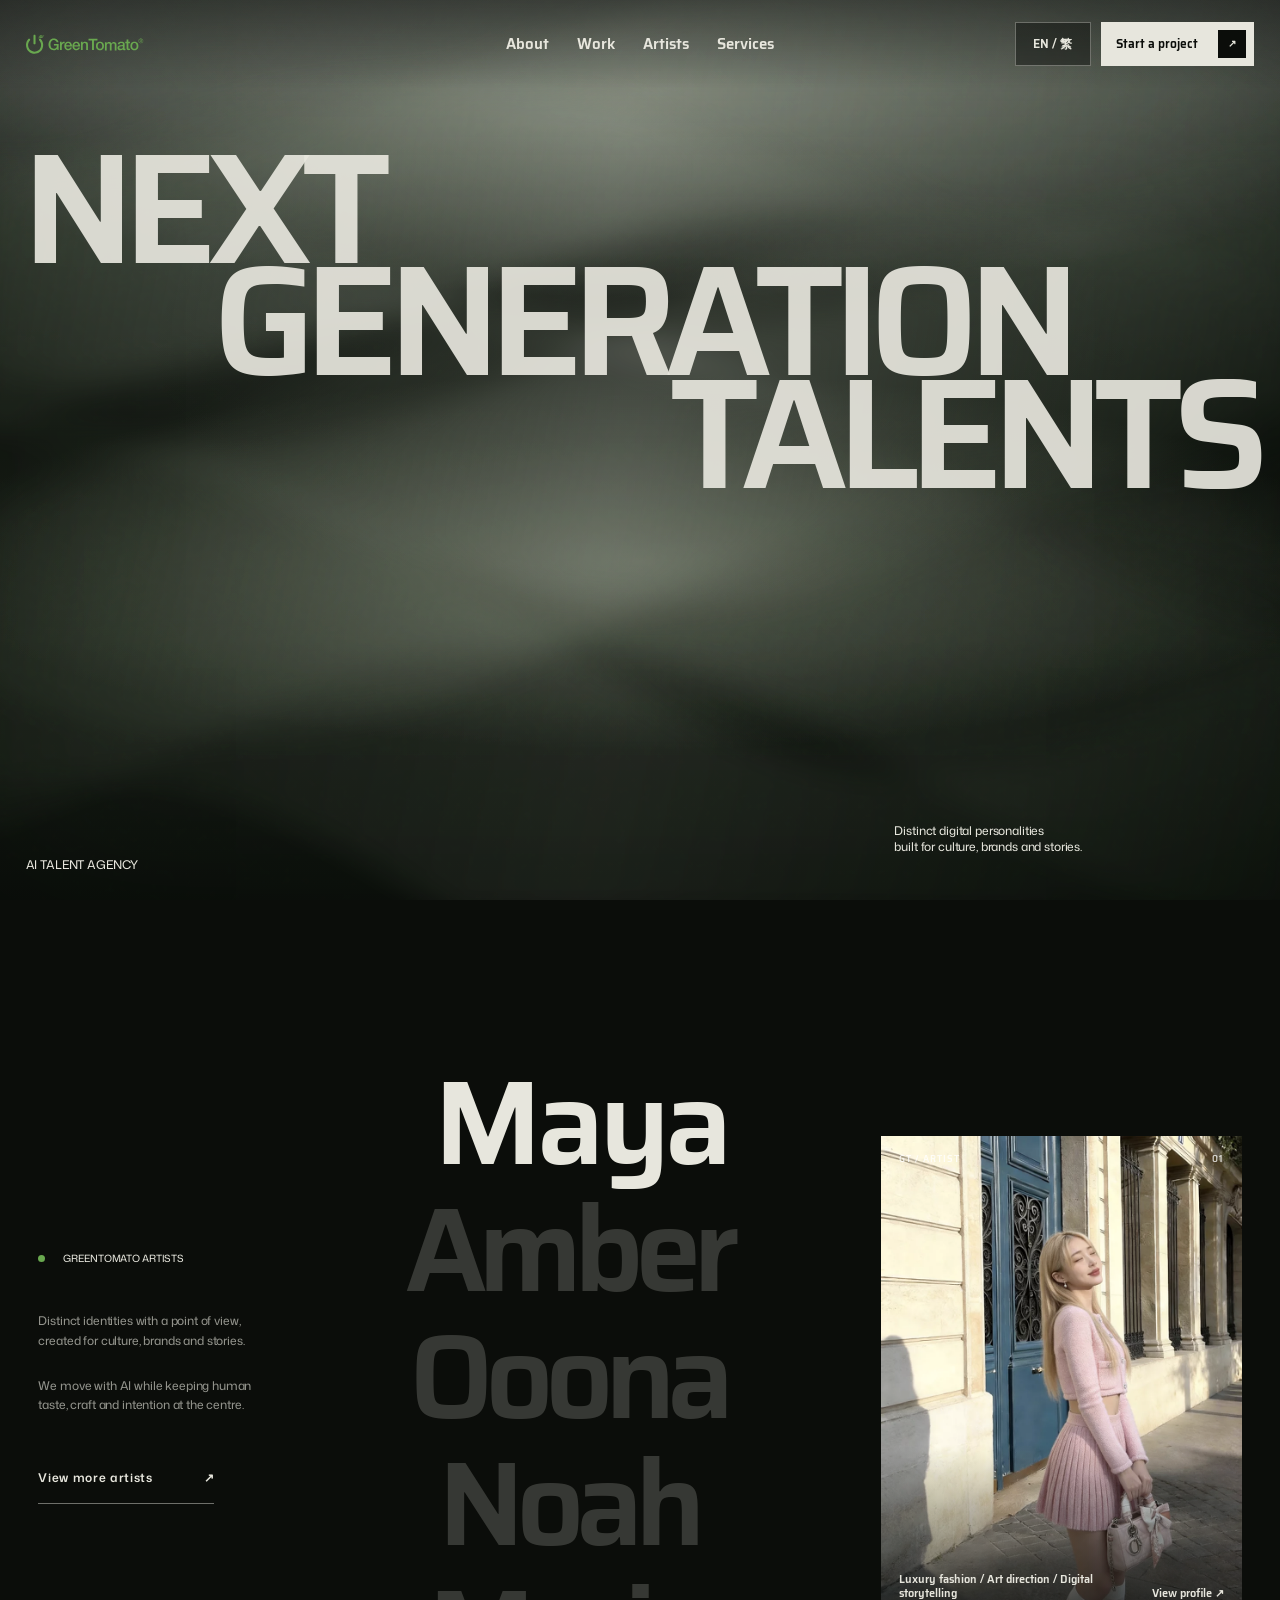
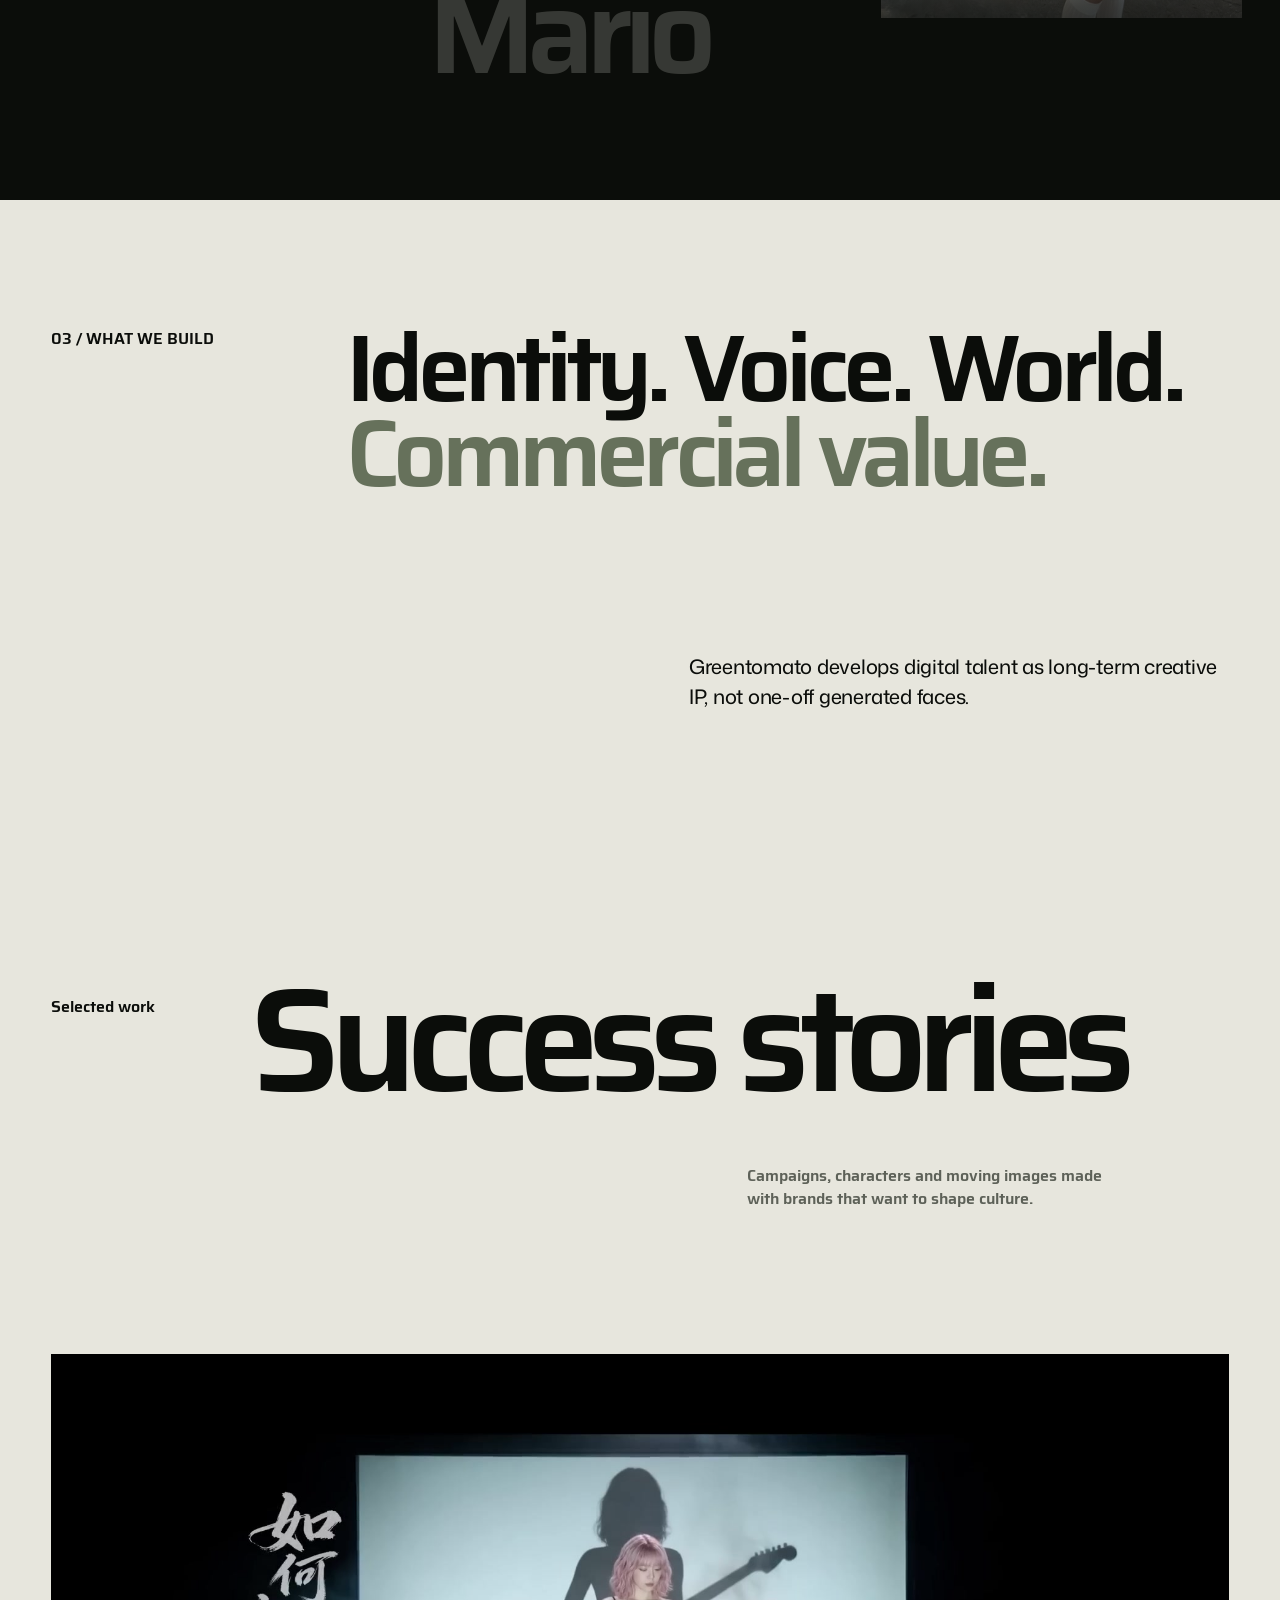
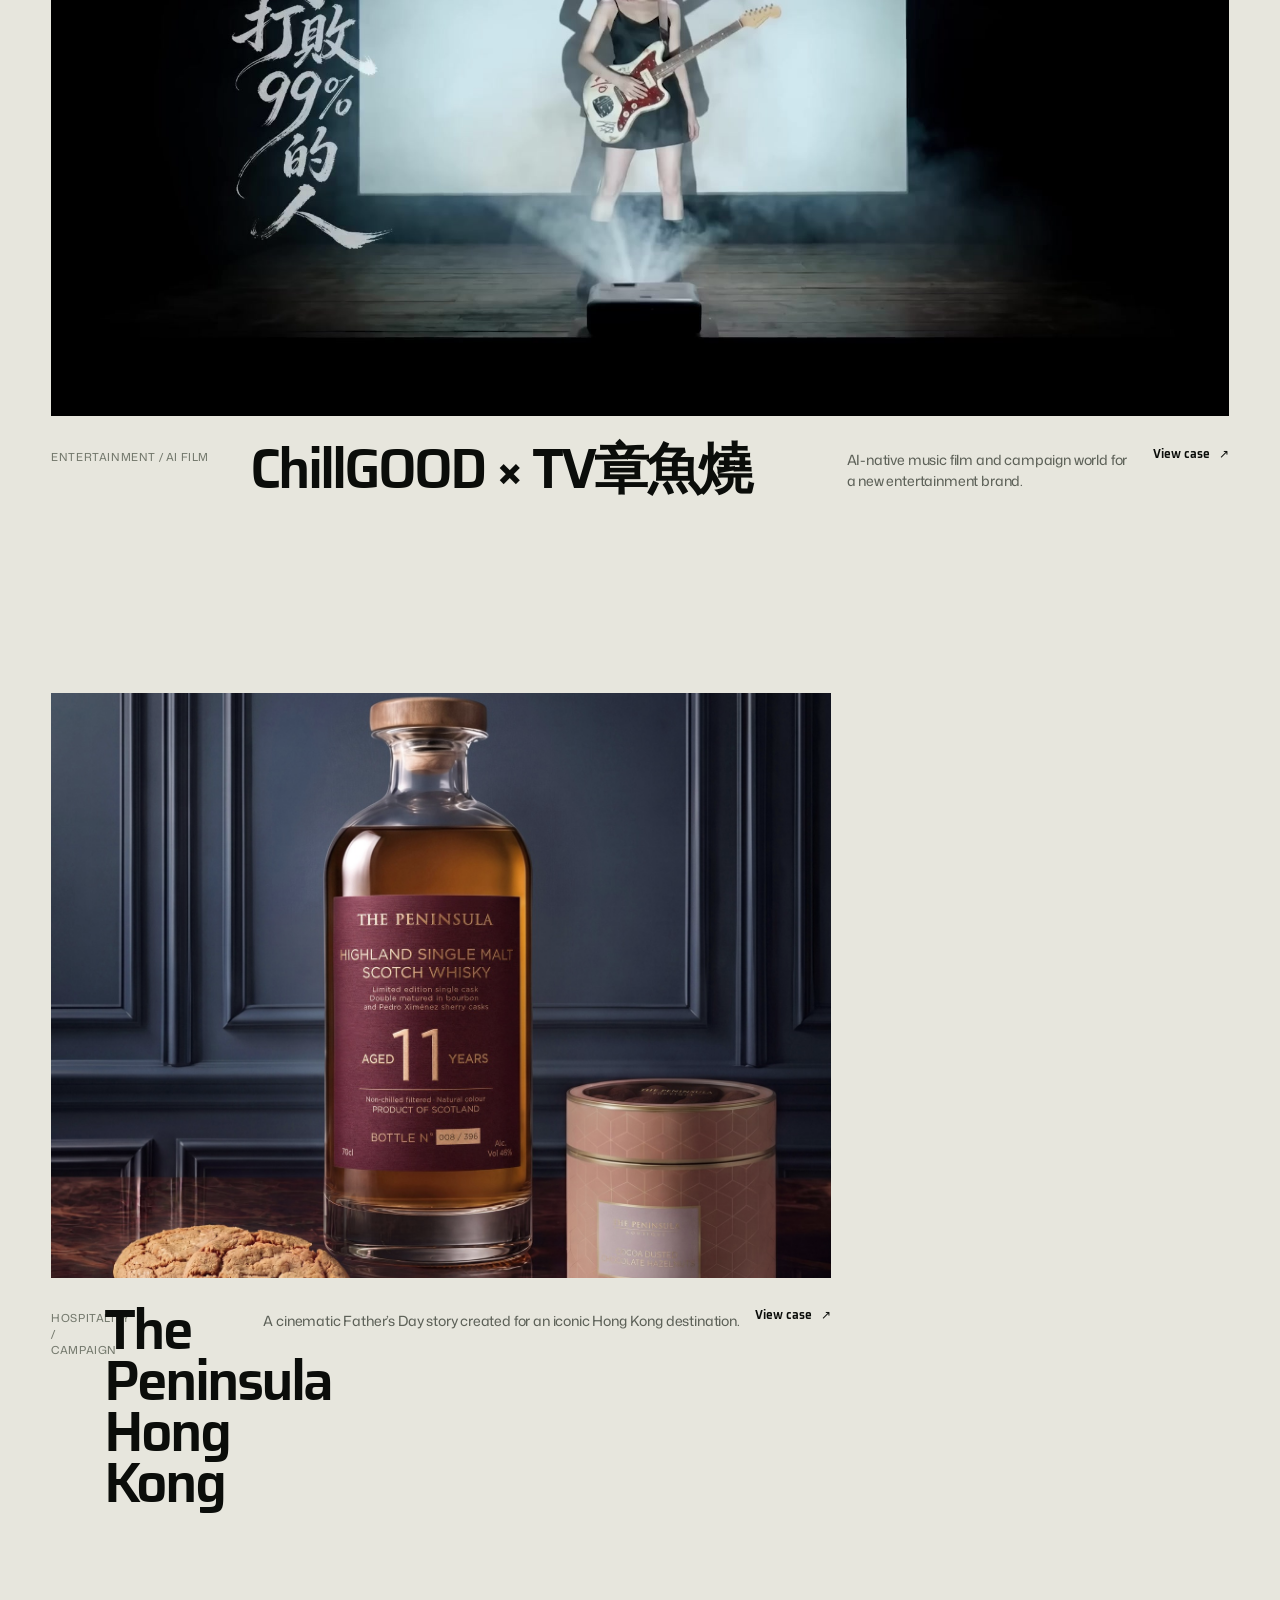
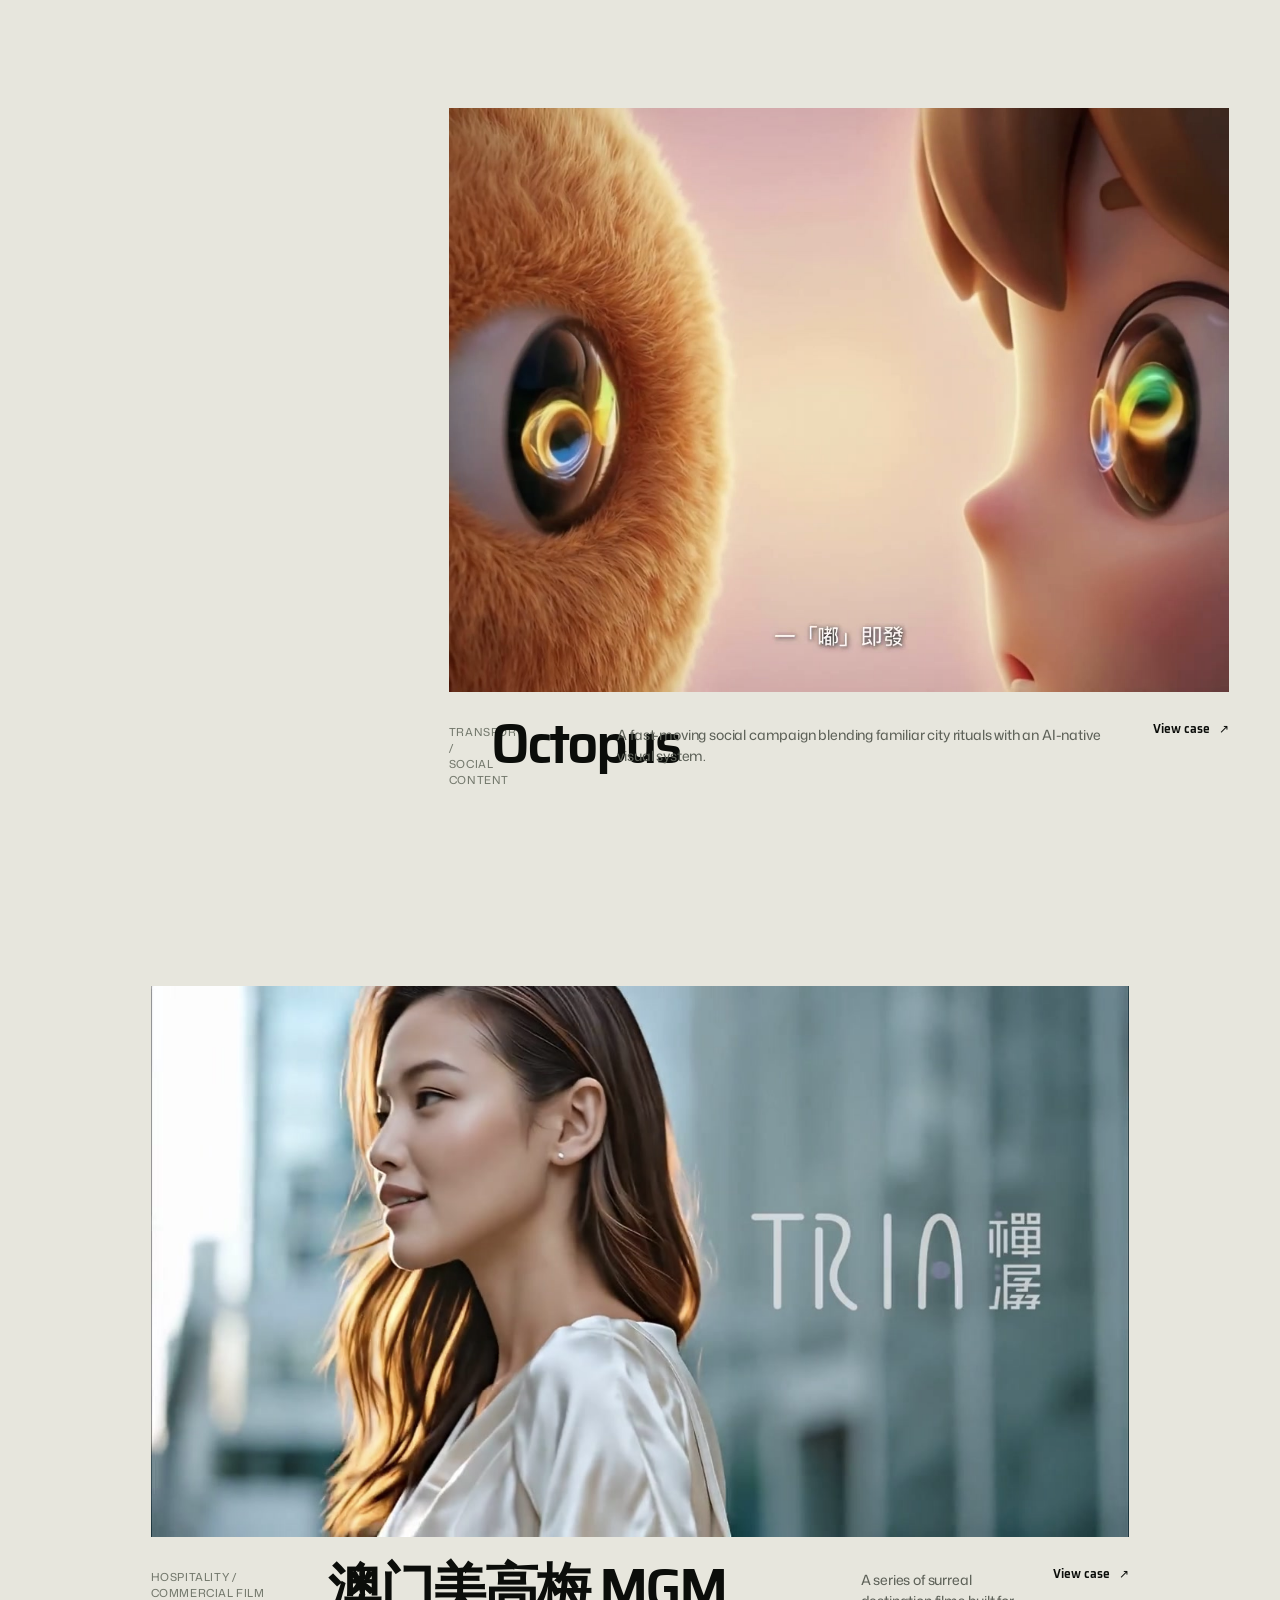
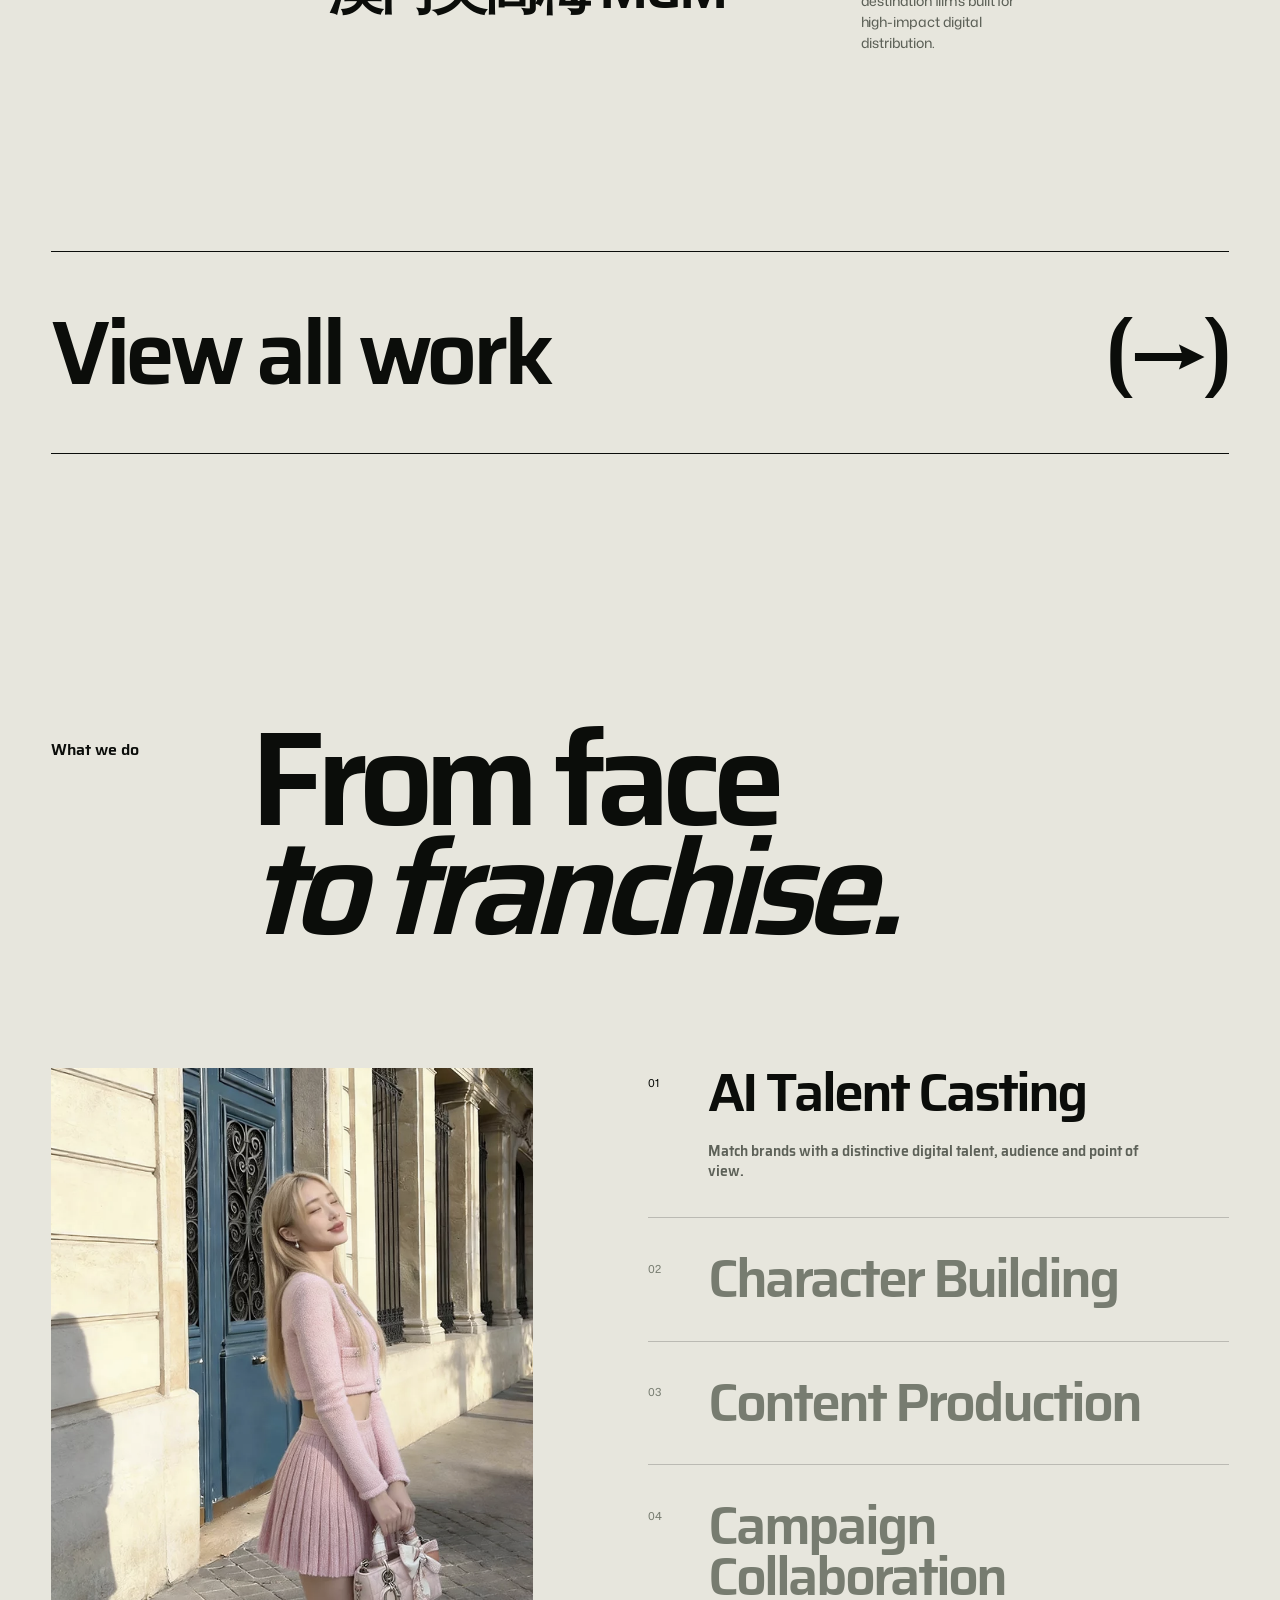
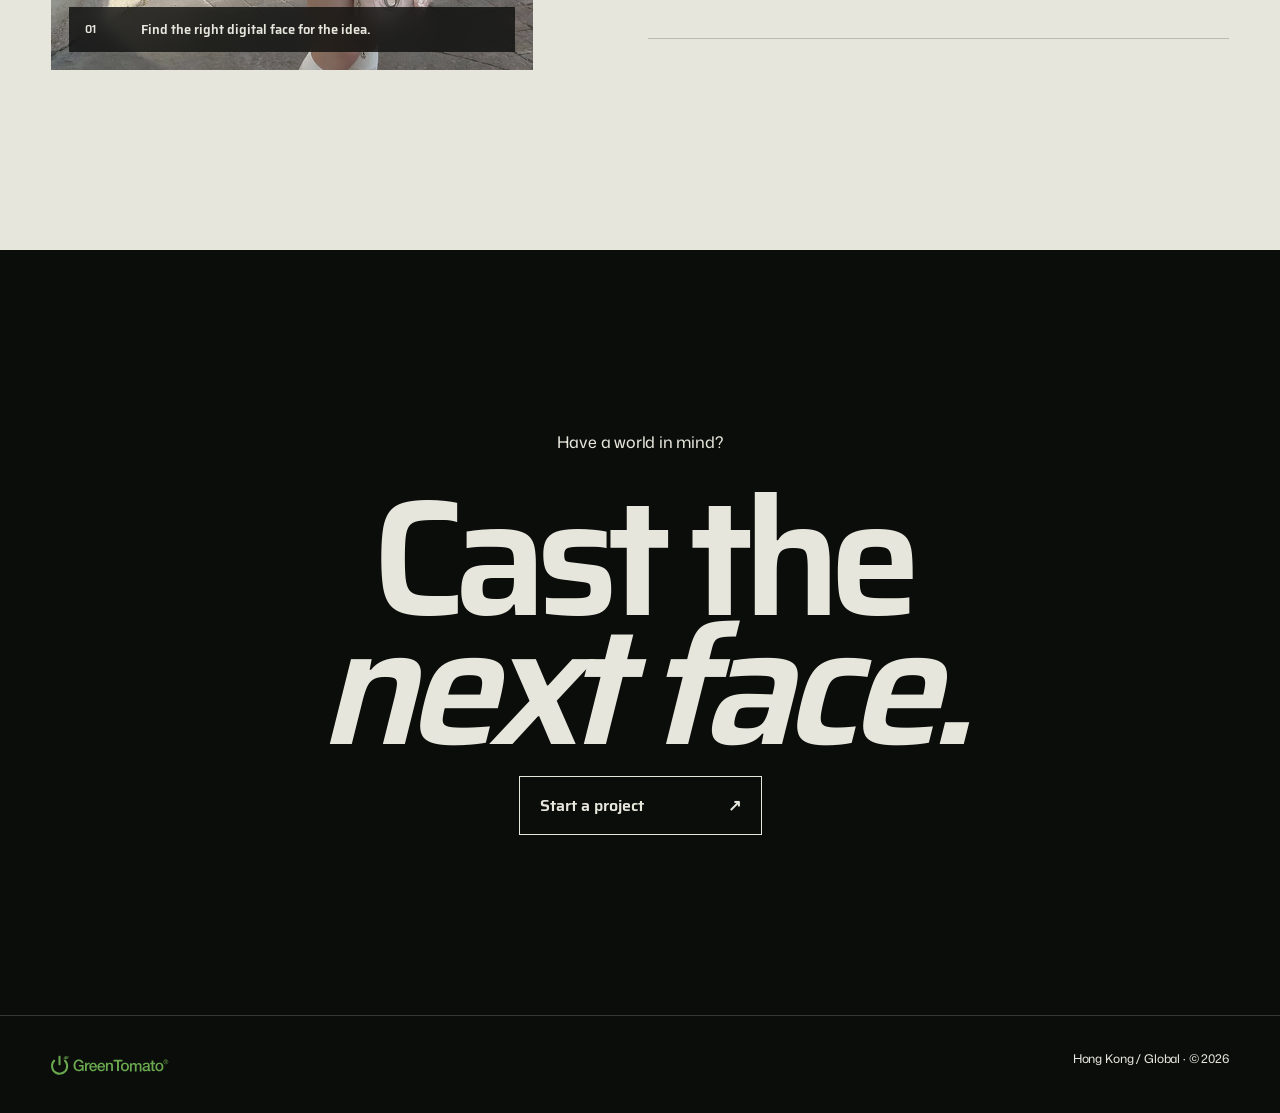
==== index.html @ 2fe1e556 "Restore work video controls and redesign services" ====
<!doctype html>
<html lang="en">
<head>
  <meta charset="UTF-8">
  <meta name="viewport" content="width=device-width, initial-scale=1">
  <meta name="description" content="Greentomato represents next-generation AI artists and produces AI-native campaigns for brands.">
  <meta name="theme-color" content="#0b0d0a">
  <title>Greentomato | Next-generation artists</title>
  <link rel="stylesheet" href="home-v4.css?v=20260731-34">
  <link rel="stylesheet" href="typography.css?v=20260730-8">
</head>
<body>
  <a class="skip-link" href="#main">Skip to content</a>
  <header class="topbar" data-header>
    <a class="brand" href="index.html" aria-label="Greentomato home">
      <span class="official-logo" aria-hidden="true"></span>
    </a>
    <nav class="nav" aria-label="Primary">
      <a href="#about">About</a><a href="#work">Work</a><a href="#artists">Artists</a><a href="#services">Services</a>
    </nav>
    <div class="top-actions">
      <button class="lang" type="button" data-lang aria-label="Switch language">EN / 繁</button>
      <a class="project-link" href="#contact"><span>Start a project</span><b>↗</b></a>
    </div>
  </header>

  <main id="main">
    <section class="hero-sequence" aria-labelledby="hero-title">
      <div class="hero-stage">
        <canvas id="mineralCanvas" aria-hidden="true"></canvas>
        <div class="hero-atmosphere" aria-hidden="true"></div>
        <div class="hero-title" id="hero-title" aria-label="Next generation talents">
          <span>NEXT</span><span>GENERATION</span><span>TALENTS</span>
        </div>
        <div class="hero-meta">
          <p>AI TALENT AGENCY</p>
          <div>
            <p>Distinct digital personalities<br>built for culture, brands and stories.</p>
          </div>
        </div>
      </div>
    </section>

    <section class="artists" id="artists" aria-labelledby="artists-title">
      <div class="artists-shell">
        <h2 class="sr-only" id="artists-title">Greentomato artists and original worlds.</h2>
        <aside class="artists-manifesto">
          <div class="artists-manifesto-head">
            <span>Greentomato Artists</span>
          </div>
          <p>Distinct identities with a point of view, created for culture, brands and stories.</p>
          <p>We move with AI while keeping human taste, craft and intention at the centre.</p>
          <a class="artists-view-more" href="artists.html">View more artists <b>↗</b></a>
        </aside>
        <div class="artist-name-list" role="list" aria-label="Greentomato artists">
          <a class="artist-name is-active" data-artist="0" href="maya.html" role="listitem"><span>Maya</span></a>
          <a class="artist-name" data-artist="1" href="amber.html" role="listitem"><span>Amber</span></a>
          <a class="artist-name" data-artist="2" href="ooona.html" role="listitem"><span>Ooona</span></a>
          <a class="artist-name" data-artist="3" href="noah.html" role="listitem"><span>Noah</span></a>
          <a class="artist-name" data-artist="4" href="mario.html" role="listitem"><span>Mario</span></a>
        </div>
        <a class="artist-preview" data-artist-link href="maya.html" aria-label="View Maya profile">
          <span class="artist-preview-layer is-visible" aria-hidden="true">
            <img data-artist-image src="assets/artist-previews/maya.webp" alt="">
          </span>
          <span class="artist-preview-layer" aria-hidden="true">
            <img data-artist-image-next src="assets/artist-previews/maya.webp" alt="">
          </span>
          <span class="artist-preview-index" aria-hidden="true">GT / ARTIST <b data-artist-short-number>01</b></span>
          <span class="artist-preview-meta"><b data-artist-role>Luxury fashion / Art direction</b><i>View profile ↗</i></span>
        </a>
      </div>
    </section>

    <section class="statement">
      <p class="section-tag">03 / WHAT WE BUILD</p>
      <p class="statement-copy">Identity. Voice. World.<br><span>Commercial value.</span></p>
      <p class="statement-note">Greentomato develops digital talent as long-term creative IP, not one-off generated faces.</p>
    </section>

    <section class="work success-stories" id="work" aria-labelledby="work-title">
      <header class="work-head">
        <p class="section-tag">Selected work</p>
        <h2 id="work-title">Success stories</h2>
        <p class="work-intro">Campaigns, characters and moving images made with brands that want to shape culture.</p>
      </header>

      <div class="work-flow">
      <article class="work-row work-row--lead">
        <div class="work-media" data-case-href="v2-preview/case.html?id=takoyaki" data-case-label="View ChillGOOD case study">
          <video muted loop playsinline preload="metadata" poster="assets/work/takoyaki-poster.jpg"><source src="assets/work/web-video/takoyaki.web.mp4" type="video/mp4"></video>
        </div>
        <div class="work-copy">
          <p>Entertainment / AI film</p><h3>ChillGOOD × TV章魚燒</h3>
          <p>AI-native music film and campaign world for a new entertainment brand.</p>
          <a href="v2-preview/case.html?id=takoyaki">View case <b>↗</b></a>
        </div>
      </article>
      <article class="work-row work-row--left">
        <div class="work-media" data-case-href="v2-preview/case.html?id=peninsula" data-case-label="View The Peninsula case study">
          <video muted loop playsinline preload="metadata" poster="assets/work/peninsula/peninsula-fathers-day-key-visual.jpg"><source src="assets/work/web-video/peninsula.web.mp4" type="video/mp4"></video>
        </div>
        <div class="work-copy">
          <p>Hospitality / Campaign</p><h3>The Peninsula Hong Kong</h3>
          <p>A cinematic Father’s Day story created for an iconic Hong Kong destination.</p>
          <a href="v2-preview/case.html?id=peninsula">View case <b>↗</b></a>
        </div>
      </article>
      <article class="work-row work-row--right">
        <div class="work-media" data-case-href="v2-preview/case.html?id=octopus" data-case-label="View Octopus case study">
          <video muted loop playsinline preload="metadata" poster="assets/work/octopus-cover.jpg"><source src="assets/work/web-video/octopus.web.mp4" type="video/mp4"></video>
        </div>
        <div class="work-copy">
          <p>Transport / Social content</p><h3>Octopus</h3>
          <p>A fast-moving social campaign blending familiar city rituals with an AI-native visual system.</p>
          <a href="v2-preview/case.html?id=octopus">View case <b>↗</b></a>
        </div>
      </article>
      <article class="work-row work-row--wide">
        <div class="work-media" data-case-href="v2-preview/case.html?id=mgm" data-case-label="View MGM case study">
          <video muted loop playsinline preload="metadata" poster="assets/work/mgm-01-poster.jpg"><source src="assets/work/web-video/mgm-01.web.mp4" type="video/mp4"></video>
        </div>
        <div class="work-copy">
          <p>Hospitality / Commercial film</p><h3>澳门美高梅 MGM</h3>
          <p>A series of surreal destination films built for high-impact digital distribution.</p>
          <a href="v2-preview/case.html?id=mgm">View case <b>↗</b></a>
        </div>
      </article>
      </div>
      <a class="view-all" href="v2-preview/work.html"><span>View all work</span><b>(→)</b></a>
    </section>

    <section class="services" id="services" aria-labelledby="services-title">
      <header class="services-head">
        <p class="section-tag">What we do</p>
        <h2 id="services-title">From face<br><em>to franchise.</em></h2>
      </header>
      <div class="services-stage">
        <figure class="service-visual">
          <span class="service-visual-layer is-visible"><img src="assets/artist-previews/maya.webp" alt=""></span>
          <span class="service-visual-layer"><img src="assets/artist-previews/maya.webp" alt=""></span>
          <figcaption><span data-service-index>01</span><b data-service-caption>Find the right digital face for the idea.</b></figcaption>
        </figure>
        <div class="service-list" role="list">
          <button class="service-item is-active" type="button" data-service="0" role="listitem" aria-pressed="true">
            <span>01</span><strong>AI Talent Casting</strong><i>Match brands with a distinctive digital talent, audience and point of view.</i>
          </button>
          <button class="service-item" type="button" data-service="1" role="listitem" aria-pressed="false">
            <span>02</span><strong>Character Building</strong><i>Build a recognisable identity, voice and visual world designed to grow.</i>
          </button>
          <button class="service-item" type="button" data-service="2" role="listitem" aria-pressed="false">
            <span>03</span><strong>Content Production</strong><i>Create campaign films, social content and stills with an AI-native workflow.</i>
          </button>
          <button class="service-item" type="button" data-service="3" role="listitem" aria-pressed="false">
            <span>04</span><strong>Campaign Collaboration</strong><i>Develop an end-to-end creative partnership around a launch or cultural moment.</i>
          </button>
        </div>
      </div>
    </section>

    <section class="contact" id="contact">
      <p>Have a world in mind?</p>
      <h2>Cast the<br><em>next face.</em></h2>
      <a href="mailto:hello@gtomato.com">Start a project <b>↗</b></a>
    </section>
  </main>
  <footer><span class="official-logo" role="img" aria-label="Greentomato"></span><p>Hong Kong / Global · © 2026</p></footer>
  <script src="home-v4.js?v=20260731-26"></script>
</body>
</html>
---- home-v4.css ----
:root {
  --ink: #0b0d0a;
  --ivory: #e7e6dd;
  --sage: #a6ae98;
  --moss: #66715b;
  --brand-green: #69a84f;
  --line: rgba(11, 13, 10, 0.2);
  --ease: cubic-bezier(0.16, 1, 0.3, 1);
}
@font-face {
  font-family: "Geom";
  src: url("assets/fonts/geom/Geom-Variable.woff2") format("woff2");
  font-display: swap;
  font-style: normal;
  font-weight: 300 900;
}

/* Home 4.0 opening sequence */
.hero-sequence {
  position: relative;
  height: 180svh;
  color: var(--ivory);
  background: #080a08;
}
.hero-stage {
  position: sticky;
  top: 0;
  height: 100svh;
  min-height: 620px;
  overflow: hidden;
  isolation: isolate;
  background: #090b09;
}
.hero-stage #mineralCanvas {
  position: absolute;
  z-index: 0;
  inset: 0;
  width: 100%;
  height: 100%;
  opacity: .94;
  filter: blur(15px) saturate(.9);
  transform: scale(1.04);
  pointer-events: none;
}
.hero-stage .hero-atmosphere {
  z-index: -1;
  inset: -12%;
  opacity: 1;
  background:
    radial-gradient(ellipse 72% 27% at 51% 18%, rgba(194, 200, 184, .46), transparent 68%),
    radial-gradient(ellipse 69% 26% at 50% 60%, rgba(166, 174, 152, .38), transparent 65%),
    radial-gradient(ellipse 40% 28% at 50% 42%, rgba(6, 8, 6, .96), transparent 78%),
    linear-gradient(180deg, #6f746d 0%, #30342f 22%, #0a0c0a 49%, #171b16 67%, #080a08 100%);
  filter: contrast(1.08);
  animation: atmosphere-drift 11s cubic-bezier(.45, 0, .55, 1) infinite alternate;
}
@keyframes atmosphere-drift {
  0% { transform: translate3d(-4%, -2%, 0) scale(1.06) rotate(-1deg); }
  48% { transform: translate3d(3.5%, 2%, 0) scale(1.12) rotate(.8deg); }
  100% { transform: translate3d(-2%, 4%, 0) scale(1.08) rotate(-.5deg); }
}
.hero-title {
  position: absolute;
  z-index: 2;
  inset: 16vh 1.7vw auto;
  display: grid;
  color: rgba(231, 230, 221, .92);
  font-family: "Saira", sans-serif;
  font-size: clamp(82px, 12.2vw, 226px);
  font-weight: 700;
  line-height: .72;
  letter-spacing: -.075em;
  text-transform: uppercase;
  pointer-events: none;
}
.hero-title span:nth-child(2) { justify-self: center; }
.hero-title span:nth-child(3) { justify-self: end; }
.hero-portrait-wrap {
  position: absolute;
  z-index: 1;
  left: 50%;
  bottom: 0;
  width: min(43vw, 690px);
  height: 88vh;
  transform: translateX(-50%);
  transform-origin: 50% 100%;
  filter: drop-shadow(0 30px 90px rgba(0, 0, 0, .35));
}
.hero-portrait {
  width: 100%;
  height: 100%;
  object-fit: cover;
  object-position: center 22%;
  filter: saturate(.74) contrast(1.06);
  -webkit-mask-image: linear-gradient(to bottom, transparent 0, #000 7%, #000 86%, transparent 100%);
  mask-image: linear-gradient(to bottom, transparent 0, #000 7%, #000 86%, transparent 100%);
}
.hero-film {
  position: absolute;
  z-index: 2;
  inset: 12% -24% 18%;
  pointer-events: none;
  opacity: .64;
  background:
    radial-gradient(ellipse at 52% 44%, transparent 0 34%, rgba(117, 137, 100, .32) 48%, transparent 68%),
    linear-gradient(112deg, transparent 12%, rgba(166, 174, 152, .24) 43%, transparent 61%);
  filter: blur(13px);
  mix-blend-mode: screen;
  animation: film-flow 9s var(--ease) infinite alternate;
}
@keyframes film-flow {
  from { transform: translate3d(-9%, 4%, 0) rotate(-5deg) scale(.96); }
  to { transform: translate3d(10%, -3%, 0) rotate(7deg) scale(1.08); }
}
.hero-roster {
  position: absolute;
  z-index: 1;
  inset: auto 3vw 0;
  display: flex;
  align-items: end;
  justify-content: center;
  gap: clamp(7px, 1vw, 18px);
  opacity: 0;
  transform: translateY(26%);
  pointer-events: none;
}
.hero-roster img {
  width: min(17vw, 250px);
  height: 49vh;
  object-fit: cover;
  object-position: center 20%;
  filter: saturate(.65) contrast(1.08);
  -webkit-mask-image: linear-gradient(to bottom, transparent, #000 8%, #000 82%, transparent);
  mask-image: linear-gradient(to bottom, transparent, #000 8%, #000 82%, transparent);
}
.hero-roster img:nth-child(2),
.hero-roster img:nth-child(4) { height: 43vh; }
.hero-meta {
  position: absolute;
  z-index: 5;
  inset: auto clamp(18px, 2vw, 34px) clamp(22px, 3vh, 38px);
  display: grid;
  grid-template-columns: 1fr 1fr;
  align-items: end;
  color: var(--ivory);
  font-size: clamp(12px, .85vw, 15px);
  line-height: 1.35;
}
.hero-meta > p { margin: 0; }
.hero-meta > div {
  justify-self: end;
  width: min(100%, 360px);
}
.hero-meta > div > p { margin: 0 0 18px; }
.hero-meta a {
  display: inline-block;
  margin-right: 22px;
  padding-bottom: 4px;
  border-bottom: 1px solid rgba(231, 230, 221, .55);
}

@supports (animation-timeline: scroll()) {
  .hero-title {
    animation: hero-title-exit linear both;
    animation-timeline: scroll(root);
    animation-range: 0 72svh;
  }
  .hero-portrait-wrap {
    animation: hero-portrait-depth linear both;
    animation-timeline: scroll(root);
    animation-range: 0 80svh;
  }
  .hero-roster {
    animation: hero-roster-in linear both;
    animation-timeline: scroll(root);
    animation-range: 48svh 80svh;
  }
}
@keyframes hero-title-exit {
  to { opacity: .12; transform: scale(1.08); letter-spacing: -.03em; }
}
@keyframes hero-portrait-depth {
  0%, 55% { transform: translateX(-50%) scale(1); opacity: 1; }
  100% { transform: translateX(-104%) scale(.62); opacity: .7; }
}
@keyframes hero-roster-in {
  to { opacity: 1; transform: translateY(3%); }
}

.artists {
  position: relative;
  height: 600svh;
  padding: 0;
  background: #080a08;
  color: var(--ivory);
}
.artists-intro {
  position: absolute;
  z-index: 4;
  top: 7svh;
  left: clamp(18px, 3vw, 50px);
}
.artists-intro h2 {
  margin: 0;
  color: var(--ivory);
  font-family: "Saira", sans-serif;
  font-size: clamp(25px, 2.55vw, 48px);
  font-weight: 600;
  line-height: .98;
  letter-spacing: -.04em;
}
.artist-sticky {
  position: sticky;
  top: 0;
  display: grid;
  grid-template-columns: minmax(0, 1fr) minmax(300px, 38vw) minmax(230px, 1fr);
  align-items: center;
  width: 100%;
  height: 100svh;
  min-height: 620px;
  overflow: hidden;
}
.artist-ghost {
  position: absolute;
  z-index: 0;
  left: -1vw;
  right: -1vw;
  top: 50%;
  transform: translateY(-50%);
  pointer-events: none;
}
.artist-ghost strong {
  display: block;
  overflow: hidden;
  color: transparent;
  font-family: "Saira", sans-serif;
  font-size: clamp(118px, 20vw, 370px);
  font-weight: 700;
  line-height: .76;
  letter-spacing: -.08em;
  text-align: center;
  text-transform: uppercase;
  -webkit-text-stroke: 1px rgba(231, 230, 221, .32);
}
.artist-image {
  position: relative;
  z-index: 2;
  grid-column: 2;
  width: 100%;
  height: 72svh;
  min-height: 470px;
  overflow: hidden;
  background: #11150f;
}
.artist-image::after {
  content: "";
  position: absolute;
  inset: 0;
  background: linear-gradient(120deg, transparent 38%, rgba(112, 128, 97, .22), transparent 66%);
  mix-blend-mode: screen;
  pointer-events: none;
}
.artist-image img {
  width: 100%;
  height: 100%;
  object-fit: cover;
  object-position: center 22%;
  filter: saturate(.72);
  transition: opacity .22s linear, transform .75s var(--ease), filter .75s var(--ease);
}
.artist-image:hover img { transform: scale(1.025); filter: saturate(.9); }
.artist-info {
  position: relative;
  z-index: 3;
  grid-column: 3;
  align-self: center;
  width: min(300px, 75%);
  margin-left: clamp(28px, 4vw, 78px);
}
.artist-info > p:first-child {
  margin-bottom: 14vh;
  color: var(--sage);
}
.artist-info h3 {
  margin: 0 0 24px;
  font-family: "Saira", sans-serif;
  font-size: clamp(42px, 5vw, 92px);
  font-weight: 700;
  line-height: .86;
  letter-spacing: -.06em;
}
.artist-info [data-artist-role] {
  min-height: 4.2em;
  color: rgba(231, 230, 221, .7);
  line-height: 1.45;
}
.artist-info a {
  display: inline-block;
  margin-top: 22px;
  padding-bottom: 5px;
  border-bottom: 1px solid currentColor;
}
.artist-tabs {
  position: absolute;
  z-index: 5;
  bottom: 28px;
  left: clamp(18px, 3vw, 50px);
  right: clamp(18px, 3vw, 50px);
  display: grid;
  grid-template-columns: repeat(5, 1fr);
  border-top: 1px solid rgba(231, 230, 221, .24);
}
.artist-tabs button {
  position: relative;
  border: 0;
  padding: 14px 0 0;
  color: rgba(231, 230, 221, .38);
  background: none;
  text-align: left;
  cursor: pointer;
}
.artist-tabs button::before {
  content: "";
  position: absolute;
  top: -1px;
  left: 0;
  width: 0;
  height: 2px;
  background: var(--brand-green);
  transition: width .45s var(--ease);
}
.artist-tabs button.is-active { color: var(--ivory); }
.artist-tabs button.is-active::before { width: 100%; }
.artist-steps {
  position: absolute;
  inset: 100svh 0 0;
  display: grid;
  grid-template-rows: repeat(5, 100svh);
  pointer-events: none;
}

@media (max-width: 767px) {
  .hero-sequence { height: 160svh; }
  .hero-stage { min-height: 580px; }
  .hero-title {
    inset: 19svh 12px auto;
    font-size: clamp(56px, 18.5vw, 90px);
    line-height: .79;
  }
  .hero-title span:nth-child(2) {
    font-size: .73em;
    justify-self: start;
  }
  .hero-portrait-wrap {
    width: 80vw;
    height: 74svh;
  }
  .hero-roster { inset-inline: 5px; gap: 2px; }
  .hero-roster img { width: 20%; height: 37svh; }
  .hero-roster img:nth-child(2),
  .hero-roster img:nth-child(4) { height: 33svh; }
  .hero-meta {
    grid-template-columns: 1fr;
    font-size: 11px;
  }
  .hero-meta > p { display: none; }
  .hero-meta > div { justify-self: start; width: 78%; }
  .hero-meta > div > p { margin-bottom: 12px; }
  .artists { height: 600svh; }
  .artists-intro { top: 12svh; }
  .artists-intro h2 { font-size: 28px; }
  .artist-sticky {
    display: block;
    min-height: 580px;
  }
  .artist-ghost { top: 31%; }
  .artist-ghost strong { font-size: 29vw; }
  .artist-image {
    position: absolute;
    top: 22svh;
    left: 12vw;
    width: 76vw;
    height: 50svh;
    min-height: 350px;
  }
  .artist-info {
    position: absolute;
    top: 68svh;
    left: 18px;
    width: calc(100% - 36px);
    margin: 0;
  }
  .artist-info > p:first-child {
    position: absolute;
    right: 0;
    margin: 0;
  }
  .artist-info h3 { margin-bottom: 12px; font-size: 44px; }
  .artist-info [data-artist-role] { min-height: 0; }
  .artist-info a { margin-top: 10px; }
  .artist-tabs {
    bottom: 14px;
    gap: 5px;
  }
  .artist-tabs button {
    overflow: hidden;
    padding-top: 9px;
    font-size: 0;
  }
  .artist-tabs button::after {
    content: attr(data-artist);
    font-size: 11px;
  }
}

@media (prefers-reduced-motion: reduce) {
  .hero-film { animation: none; }
  .hero-title,
  .hero-portrait-wrap,
  .hero-roster { animation: none !important; }
  .hero-roster { display: none; }
  .artist-image img { transition: none; }
}

/* 2026-07-30: kinetic-type hero and hover-led artist roster. */
.hero-sequence {
  height: 155svh;
}
.hero-title {
  z-index: 1;
  inset: 17svh 1.7vw auto;
}
.hero-portrait-wrap,
.hero-roster {
  display: none;
}
@supports (animation-timeline: scroll()) {
  .hero-title {
    animation: none;
  }
  .hero-title span {
    animation-duration: 1ms;
    animation-timing-function: linear;
    animation-fill-mode: both;
    animation-timeline: scroll(root);
    animation-range: 10svh 55svh;
    will-change: transform, opacity;
  }
  .hero-title span:nth-child(1) { animation-name: hero-word-left; }
  .hero-title span:nth-child(2) { animation-name: hero-word-right; }
  .hero-title span:nth-child(3) { animation-name: hero-word-down; }
}
@keyframes hero-word-left {
  to { opacity: 0; transform: translate3d(-42vw, -12vh, 0) rotate(-4deg); }
}
@keyframes hero-word-right {
  to { opacity: 0; transform: translate3d(48vw, 3vh, 0) rotate(3deg); }
}
@keyframes hero-word-down {
  to { opacity: 0; transform: translate3d(12vw, 28vh, 0) rotate(-2deg); }
}

.artists {
  height: auto;
  min-height: 100svh;
  background: #080a08;
}
.artists-shell {
  display: grid;
  grid-template-columns: minmax(0, 3fr) minmax(300px, 2fr);
  grid-template-rows: auto 1fr;
  column-gap: clamp(42px, 6vw, 112px);
  width: 100%;
  min-height: 100svh;
  padding: clamp(104px, 13vh, 148px) clamp(20px, 3vw, 52px) clamp(52px, 7vh, 88px);
}
.artists-kicker {
  grid-column: 1 / -1;
  align-self: start;
  margin: 0 0 clamp(34px, 5vh, 60px);
  color: rgba(231, 230, 221, .68);
  font-size: 12px;
  font-weight: 600;
  letter-spacing: .04em;
}
.artists-shell > .sr-only {
  position: absolute;
  width: 1px;
  height: 1px;
  overflow: hidden;
  clip: rect(0, 0, 0, 0);
  white-space: nowrap;
}
.artists-kicker::before {
  content: "";
  display: inline-block;
  width: 6px;
  height: 6px;
  margin-right: 9px;
  border-radius: 50%;
  background: var(--brand-green);
  vertical-align: .08em;
}
.artist-name-list {
  grid-column: 1;
  grid-row: 2;
  display: flex;
  flex-direction: column;
  align-self: center;
  min-width: 0;
}
.artist-name {
  display: block;
  width: max-content;
  max-width: 100%;
  color: rgba(231, 230, 221, .2);
  font-family: "Saira", sans-serif;
  font-size: clamp(62px, 7.25vw, 136px);
  font-weight: 700;
  line-height: .82;
  letter-spacing: -.065em;
  text-decoration: none;
  transition: color 70ms ease-out, transform 90ms ease-out;
}
.artist-name:hover,
.artist-name:focus-visible,
.artist-name.is-active {
  color: var(--ivory);
  transform: translateX(clamp(5px, .7vw, 12px));
}
.artist-name:focus-visible {
  outline: 2px solid var(--brand-green);
  outline-offset: 5px;
}
.artist-preview {
  grid-column: 2;
  grid-row: 2;
  position: relative;
  align-self: center;
  width: 100%;
  height: min(64svh, 700px);
  min-height: 470px;
  overflow: hidden;
  color: var(--ivory);
  background: #121510;
}
.artist-preview-layer {
  position: absolute;
  inset: 0;
  opacity: 0;
  transform: scale(.985);
  transition: opacity 90ms ease-out, transform 120ms ease-out;
}
.artist-preview-layer.is-visible {
  opacity: 1;
  transform: scale(1);
}
.artist-preview-layer img {
  width: 100%;
  height: 100%;
  object-fit: cover;
  object-position: center 24%;
  filter: saturate(.72) contrast(1.04);
}
.artist-preview::after {
  content: "";
  position: absolute;
  inset: 0;
  background: linear-gradient(180deg, transparent 64%, rgba(8, 10, 8, .72));
  pointer-events: none;
}
.artist-preview-meta {
  position: absolute;
  z-index: 2;
  right: 18px;
  bottom: 16px;
  left: 18px;
  display: flex;
  align-items: end;
  justify-content: space-between;
  gap: 20px;
  font-size: 11px;
  line-height: 1.3;
}
.artist-preview-meta b {
  max-width: 62%;
  font-weight: 600;
}
.artist-preview-meta i {
  flex: none;
  font-style: normal;
}

@media (max-width: 767px) {
  .hero-sequence { height: 135svh; }
  .hero-title { inset-top: 22svh; }
  .artists-shell {
    display: flex;
    flex-direction: column;
    min-height: 100svh;
    padding: 104px 18px 46px;
  }
  .artists-kicker { margin-bottom: 30px; }
  .artist-name-list { width: 100%; }
  .artist-name {
    width: 100%;
    font-size: clamp(54px, 16vw, 78px);
    line-height: .88;
  }
  .artist-preview {
    width: 100%;
    height: 48svh;
    min-height: 350px;
    margin-top: 34px;
  }
}

/* Final cascade lock for the approved hero-to-roster structure. */
main .artists {
  height: auto;
  min-height: 100svh;
  padding: 0;
}

/* Continuous Success Stories composition.
   Keeps the established palette and replaces the old slide-like work rows. */
.artist-name-list {
  gap: clamp(20px, 2.5vh, 34px);
}
.artist-name {
  position: relative;
  z-index: 0;
  padding-block: .055em;
  touch-action: manipulation;
  isolation: isolate;
}
.artist-name:hover,
.artist-name:focus-visible,
.artist-name.is-active {
  z-index: 1;
}

.success-stories {
  overflow: clip;
  padding: clamp(120px, 18vh, 220px) 4vw clamp(110px, 16vh, 190px);
}
.success-stories .work-head {
  display: grid;
  grid-template-columns: repeat(12, minmax(0, 1fr));
  gap: 0 1.2vw;
  padding: 0 0 clamp(110px, 16vh, 190px);
}
.success-stories .work-head .section-tag {
  grid-column: 1 / 3;
  align-self: start;
  margin: .8em 0 0;
}
.success-stories .work-head h2 {
  grid-column: 3 / 13;
  margin: 0;
  max-width: none;
  font-size: clamp(76px, 11.4vw, 218px);
  font-weight: 600;
  line-height: .82;
  letter-spacing: -.075em;
  text-transform: none;
}
.success-stories .work-intro {
  grid-column: 8 / 12;
  margin: clamp(48px, 7vh, 84px) 0 0;
  max-width: 34ch;
  color: #5d6158;
  font-size: clamp(16px, 1.25vw, 21px);
  line-height: 1.45;
}
.work-flow {
  display: grid;
  grid-template-columns: repeat(12, minmax(0, 1fr));
  column-gap: 1.2vw;
  row-gap: clamp(140px, 22vh, 280px);
}
.success-stories .work-row {
  display: grid;
  grid-template-columns: subgrid;
  grid-column: 1 / -1;
  align-items: start;
  min-height: 0;
  padding: 0;
  border: 0;
  opacity: 0;
  transform: translateY(34px);
  transition: opacity .75s var(--ease), transform .9s var(--ease);
}
.success-stories .work-row.is-inview {
  opacity: 1;
  transform: none;
}
.success-stories .work-media {
  position: relative;
  grid-column: 1 / 13;
  width: 100%;
  max-height: none;
  aspect-ratio: 16 / 9;
  background: var(--forest);
}
.success-stories .work-row--left .work-media {
  grid-column: 1 / 9;
  aspect-ratio: 4 / 3;
}
.success-stories .work-row--right .work-media {
  grid-column: 5 / 13;
  aspect-ratio: 4 / 3;
}
.success-stories .work-row--wide .work-media {
  grid-column: 2 / 12;
  aspect-ratio: 16 / 9;
}
.success-stories .work-media video {
  cursor: pointer;
  filter: saturate(.82);
  transition: transform .8s var(--ease), filter .5s ease;
}
.work-media-link {
  position: absolute;
  inset: 0;
  z-index: 1;
}
.work-video-controls {
  position: absolute;
  z-index: 2;
  right: 16px;
  bottom: 16px;
  left: 16px;
  display: grid;
  grid-template-columns: auto minmax(80px, 1fr) auto auto auto;
  align-items: center;
  gap: 12px;
  min-height: 48px;
  padding: 8px 10px;
  color: var(--ivory);
  background: rgb(9 10 8 / .82);
  backdrop-filter: blur(12px);
  opacity: 0;
  transform: translateY(8px);
  transition: opacity .25s ease, transform .25s var(--ease);
}
.work-media:hover .work-video-controls,
.work-media:focus-within .work-video-controls {
  opacity: 1;
  transform: none;
}
.work-video-controls button {
  min-width: 48px;
  min-height: 32px;
  padding: 0 8px;
  border: 0;
  color: inherit;
  background: transparent;
  font: inherit;
  font-size: 10px;
  font-weight: 600;
  letter-spacing: .06em;
  text-transform: uppercase;
  cursor: pointer;
}
.work-video-controls button:hover,
.work-video-controls button:focus-visible {
  color: var(--sage);
}
.work-progress {
  width: 100%;
  height: 18px;
  margin: 0;
  appearance: none;
  background: transparent;
  cursor: pointer;
}
.work-progress::-webkit-slider-runnable-track {
  height: 1px;
  background: linear-gradient(to right, var(--sage) var(--video-progress, 0%), rgb(231 230 221 / .35) var(--video-progress, 0%));
}
.work-progress::-moz-range-track {
  height: 1px;
  background: rgb(231 230 221 / .35);
}
.work-progress::-moz-range-progress {
  height: 1px;
  background: var(--sage);
}
.work-progress::-webkit-slider-thumb {
  width: 10px;
  height: 10px;
  margin-top: -4px;
  appearance: none;
  border: 0;
  border-radius: 50%;
  background: var(--ivory);
}
.work-progress::-moz-range-thumb {
  width: 10px;
  height: 10px;
  border: 0;
  border-radius: 50%;
  background: var(--ivory);
}
.work-time {
  min-width: 76px;
  font-size: 10px;
  font-variant-numeric: tabular-nums;
  text-align: center;
}

.services {
  padding: clamp(120px, 18vh, 210px) 4vw clamp(130px, 20vh, 240px);
}
.services-head {
  display: grid;
  grid-template-columns: repeat(12, minmax(0, 1fr));
  gap: 0 1.2vw;
  padding-bottom: clamp(90px, 14vh, 160px);
}
.services-head .section-tag {
  grid-column: 1 / 3;
  margin: .8em 0 0;
}
.services-head h2 {
  grid-column: 3 / 13;
  margin: 0;
  font-size: clamp(70px, 10.4vw, 190px);
  font-weight: 600;
  line-height: .82;
  letter-spacing: -.075em;
}
.services-stage {
  display: grid;
  grid-template-columns: repeat(12, minmax(0, 1fr));
  gap: 0 1.2vw;
  align-items: start;
}
.service-visual {
  position: sticky;
  top: 110px;
  grid-column: 1 / 6;
  aspect-ratio: 4 / 5;
  margin: 0;
  overflow: hidden;
  background: var(--forest);
}
.service-visual-layer {
  position: absolute;
  inset: 0;
  opacity: 0;
  transition: opacity .55s ease;
}
.service-visual-layer.is-visible {
  opacity: 1;
}
.service-visual-layer img {
  width: 100%;
  height: 100%;
  object-fit: cover;
  filter: saturate(.72);
  transform: scale(1.015);
  transition: transform .8s var(--ease), filter .5s ease;
}
.service-visual:hover img {
  filter: saturate(.9);
  transform: none;
}
.service-visual figcaption {
  position: absolute;
  z-index: 2;
  right: 18px;
  bottom: 18px;
  left: 18px;
  display: grid;
  grid-template-columns: 42px 1fr;
  gap: 14px;
  align-items: end;
  padding: 14px 16px;
  color: var(--ivory);
  background: rgb(9 10 8 / .76);
  backdrop-filter: blur(10px);
}
.service-visual figcaption span {
  font-size: 11px;
}
.service-visual figcaption b {
  max-width: 34ch;
  font-size: 13px;
  font-weight: 500;
  line-height: 1.35;
}
.service-list {
  grid-column: 7 / 13;
}
.service-item {
  display: grid;
  grid-template-columns: 48px 1fr;
  gap: 0 12px;
  width: 100%;
  padding: clamp(26px, 4vh, 48px) 0;
  border: 0;
  border-bottom: 1px solid var(--line);
  color: #777c70;
  background: transparent;
  text-align: left;
  cursor: pointer;
  transition: color .25s ease;
}
.service-item:first-child {
  padding-top: 0;
}
.service-item span {
  margin-top: .6em;
  font-size: 11px;
}
.service-item strong {
  font-size: clamp(34px, 4.2vw, 72px);
  font-weight: 600;
  line-height: .94;
  letter-spacing: -.055em;
}
.service-item i {
  grid-column: 2;
  max-width: 48ch;
  max-height: 0;
  overflow: hidden;
  color: #5d6158;
  font-size: clamp(14px, 1vw, 17px);
  font-style: normal;
  line-height: 1.45;
  opacity: 0;
  transform: translateY(8px);
  transition: max-height .35s ease, margin .35s ease, opacity .25s ease, transform .35s var(--ease);
}
.service-item.is-active {
  color: var(--ink);
}
.service-item.is-active i {
  max-height: 80px;
  margin-top: 22px;
  opacity: 1;
  transform: none;
}
.success-stories .work-media:hover video,
.success-stories .work-media:focus-visible video {
  transform: scale(1.012);
  filter: saturate(1);
}
.success-stories .work-copy {
  grid-column: 1 / 13;
  display: grid;
  grid-template-columns: repeat(12, minmax(0, 1fr));
  gap: 0 1.2vw;
  align-self: auto;
  padding: clamp(22px, 3vh, 34px) 0 0;
}
.success-stories .work-row--left .work-copy {
  grid-column: 1 / 9;
  grid-template-columns: repeat(8, minmax(0, 1fr));
}
.success-stories .work-row--right .work-copy {
  grid-column: 5 / 13;
  grid-template-columns: repeat(8, minmax(0, 1fr));
}
.success-stories .work-row--wide .work-copy {
  grid-column: 2 / 12;
  grid-template-columns: repeat(10, minmax(0, 1fr));
}
.success-stories .work-copy > p:first-child {
  grid-column: 1 / 3;
  margin: .45em 0 0;
  color: #74796d;
  font-size: 11px;
  letter-spacing: .055em;
  text-transform: uppercase;
}
.success-stories .work-copy h3 {
  grid-column: 3 / 9;
  margin: 0;
  font-size: clamp(36px, 4.3vw, 82px);
  font-weight: 600;
  line-height: .93;
  letter-spacing: -.055em;
}
.success-stories .work-copy > p:nth-child(3) {
  grid-column: 9 / 12;
  margin: .35em 0 0;
  color: #5d6158;
  font-size: clamp(14px, 1vw, 17px);
  line-height: 1.5;
}
.success-stories .work-copy > a {
  grid-column: 12;
  align-self: start;
  justify-self: end;
  display: inline-flex;
  gap: 9px;
  min-height: 44px;
  color: var(--ink);
  font-size: 12px;
  font-weight: 600;
  text-decoration: none;
  white-space: nowrap;
}
.success-stories .work-copy > a b {
  font-weight: 500;
  transition: transform .18s var(--ease);
}
.success-stories .work-copy > a:hover b,
.success-stories .work-copy > a:focus-visible b {
  transform: translate(3px, -3px);
}
.success-stories .view-all {
  margin-top: clamp(140px, 22vh, 270px);
}

@media (max-width: 767px) {
  .artist-name-list {
    gap: clamp(14px, 3.2vw, 22px);
  }
  .artist-name {
    padding-block: .07em;
  }
  .success-stories {
    padding: 104px 18px 100px;
  }
  .success-stories .work-head {
    display: block;
    padding-bottom: 88px;
  }
  .success-stories .work-head .section-tag {
    margin: 0 0 28px;
  }
  .success-stories .work-head h2 {
    font-size: clamp(64px, 20vw, 96px);
    line-height: .84;
  }
  .success-stories .work-intro {
    margin: 38px 0 0 auto;
    max-width: 27ch;
    font-size: 16px;
  }
  .work-flow {
    display: block;
  }
  .success-stories .work-row {
    display: block;
    margin: 0 0 108px;
  }
  .success-stories .work-media,
  .success-stories .work-row--left .work-media,
  .success-stories .work-row--right .work-media,
  .success-stories .work-row--wide .work-media {
    width: 100%;
    aspect-ratio: 4 / 3;
  }
  .success-stories .work-copy,
  .success-stories .work-row--left .work-copy,
  .success-stories .work-row--right .work-copy,
  .success-stories .work-row--wide .work-copy {
    display: grid;
    grid-template-columns: 1fr auto;
    gap: 0 16px;
    padding: 20px 0 0;
  }
  .success-stories .work-copy > p:first-child {
    grid-column: 1 / -1;
    margin: 0 0 16px;
  }
  .success-stories .work-copy h3 {
    grid-column: 1 / -1;
    font-size: clamp(38px, 11vw, 58px);
  }
  .success-stories .work-copy > p:nth-child(3) {
    grid-column: 1;
    margin: 24px 0 0;
    font-size: 15px;
  }
  .success-stories .work-copy > a {
    grid-column: 2;
    margin-top: 24px;
  }
  .success-stories .view-all {
    margin-top: 28px;
  }
  .work-video-controls {
    right: 8px;
    bottom: 8px;
    left: 8px;
    grid-template-columns: auto 1fr auto auto;
    gap: 5px;
    min-height: 44px;
    padding: 6px;
    opacity: 1;
    transform: none;
  }
  .work-time {
    display: none;
  }
  .work-video-controls button {
    min-width: 42px;
    padding-inline: 5px;
    font-size: 9px;
  }
  .services {
    padding: 100px 18px 120px;
  }
  .services-head {
    display: block;
    padding-bottom: 72px;
  }
  .services-head .section-tag {
    margin: 0 0 28px;
  }
  .services-head h2 {
    font-size: clamp(62px, 19vw, 92px);
  }
  .services-stage {
    display: block;
  }
  .service-visual {
    position: relative;
    top: auto;
    width: 100%;
    aspect-ratio: 4 / 3;
    margin-bottom: 58px;
  }
  .service-item {
    grid-template-columns: 36px 1fr;
    padding: 27px 0;
  }
  .service-item strong {
    font-size: clamp(34px, 10vw, 48px);
  }
  .service-item i {
    font-size: 15px;
  }
}

@media (prefers-reduced-motion: reduce) {
  .success-stories .work-row {
    opacity: 1;
    transform: none;
  }
  .service-visual-layer,
  .service-visual-layer img,
  .service-item i {
    transition: none;
  }
}

/* Screenshot-led artist composition and continuous hero handoff. */
.hero-sequence {
  height: 145svh;
}
@supports (animation-timeline: scroll()) {
  .hero-title span {
    animation-range: 0 45svh;
  }
}
.artists-shell {
  grid-template-columns: minmax(180px, 18%) minmax(0, 52%) minmax(220px, 30%);
  grid-template-rows: 1fr;
  column-gap: clamp(22px, 2.6vw, 48px);
  align-items: center;
  padding-top: clamp(98px, 12vh, 132px);
  padding-bottom: clamp(44px, 6vh, 72px);
}
.artists-manifesto {
  grid-column: 1;
  grid-row: 1;
  align-self: center;
  max-width: 31ch;
  color: rgba(231, 230, 221, .62);
  font-size: clamp(12px, .78vw, 14px);
  font-weight: 600;
  line-height: 1.62;
  letter-spacing: .005em;
}
.artists-manifesto-head {
  display: flex;
  align-items: center;
  justify-content: flex-start;
  gap: 18px;
  margin-bottom: clamp(34px, 5vh, 58px);
  color: var(--ivory);
  font-size: 10px;
  font-weight: 600;
  letter-spacing: .13em;
  text-transform: uppercase;
}
.artists-manifesto-head::before {
  content: "";
  width: 7px;
  height: 7px;
  flex: none;
  border-radius: 50%;
  background: var(--brand-green);
}
.artists-manifesto-head span { margin-right: auto; }
.artists-manifesto p {
  margin: 0;
}
.artists-manifesto p + p {
  margin-top: 2.15em;
}
.artists-view-more {
  display: inline-flex;
  align-items: center;
  justify-content: space-between;
  gap: 12px;
  margin-top: clamp(34px, 5vh, 54px);
  min-width: min(100%, 176px);
  min-height: 44px;
  padding: 0 0 7px;
  color: var(--ivory);
  border-bottom: 1px solid rgba(231, 230, 221, .45);
  font-size: 12px;
  font-weight: 600;
  letter-spacing: .055em;
  text-decoration: none;
  transition: color 120ms ease, border-color 120ms ease, gap 150ms ease;
}
.artists-view-more:hover,
.artists-view-more:focus-visible {
  gap: 18px;
  color: var(--brand-green);
  border-color: var(--brand-green);
}
.artist-name-list {
  grid-column: 2;
  grid-row: 1;
  justify-self: center;
  width: 100%;
  gap: clamp(10px, 1.55vh, 20px);
  align-items: center;
}
.artist-name {
  width: max-content;
  max-width: 100%;
  font-size: clamp(82px, 9.4vw, 176px);
  font-weight: 600;
  line-height: .76;
  letter-spacing: -.075em;
  text-align: center;
}
.artist-name span {
  display: block;
  transition: transform 90ms ease-out, letter-spacing 90ms ease-out;
}
.artist-name:hover span,
.artist-name:focus-visible span,
.artist-name.is-active span {
  transform: translateX(clamp(8px, 1vw, 18px));
  letter-spacing: -.045em;
}
.artist-name:hover,
.artist-name:focus-visible,
.artist-name.is-active {
  transform: none;
}
.artist-preview {
  grid-column: 3;
  grid-row: 1;
  justify-self: end;
  width: min(100%, 420px);
  height: auto;
  min-height: 0;
  aspect-ratio: 3 / 4;
}
.artist-preview-index {
  position: absolute;
  z-index: 2;
  top: 16px;
  right: 18px;
  left: 18px;
  display: flex;
  justify-content: space-between;
  color: rgba(255, 255, 255, .76);
  font-size: 9px;
  font-weight: 600;
  letter-spacing: .11em;
}
.artist-preview-index b {
  font-weight: 600;
}

@media (max-width: 900px) {
  .artists-shell {
    grid-template-columns: minmax(110px, 22%) minmax(0, 1fr);
    grid-template-rows: auto auto;
  }
  .artists-manifesto {
    grid-column: 1;
    grid-row: 1 / 3;
    align-self: start;
    margin-top: 8px;
  }
  .artist-name-list {
    grid-column: 2;
    grid-row: 1;
    align-items: flex-start;
  }
  .artist-preview {
    grid-column: 2;
    grid-row: 2;
    width: min(58vw, 330px);
    margin-top: 28px;
  }
}

@media (max-width: 767px) {
  .hero-sequence {
    height: 130svh;
  }
  @supports (animation-timeline: scroll()) {
    .hero-title span {
      animation-range: 0 30svh;
    }
  }
  .artists-shell {
    display: grid;
    grid-template-columns: 1fr;
    grid-template-rows: auto auto auto;
    gap: 0;
    padding: 96px 18px 46px;
  }
  .artists-manifesto {
    grid-column: 1;
    grid-row: 1;
    max-width: 34ch;
    margin: 0 0 28px;
    font-size: 11px;
  }
  .artists-manifesto-head { margin-bottom: 22px; }
  .artists-manifesto p + p { margin-top: 1.4em; }
  .artists-progress { margin-top: 26px; }
  .artist-name-list {
    grid-column: 1;
    grid-row: 2;
    gap: clamp(10px, 2.1vw, 16px);
    align-items: center;
  }
  .artist-name {
    font-size: clamp(58px, 18vw, 84px);
    line-height: .82;
  }
  .artist-preview {
    grid-column: 1;
    grid-row: 3;
    justify-self: end;
    width: min(70vw, 300px);
    height: auto;
    margin-top: 30px;
    aspect-ratio: 3 / 4;
  }
}
@media (max-width: 800px) {
  main .artists {
    height: auto;
    min-height: 100svh;
    padding: 0;
  }
}

/* Final services lock: keep this after all legacy homepage declarations. */
main .services {
  padding: clamp(120px, 18vh, 210px) 4vw clamp(130px, 20vh, 240px);
  color: var(--ink);
  background: var(--ivory);
}
main .services-head h2 {
  margin: 0;
  font-size: clamp(70px, 10.4vw, 190px);
  font-weight: 600;
  line-height: .82;
  letter-spacing: -.075em;
}
main .service-list {
  margin-top: 0;
}

@media (max-width: 767px) {
  main .services {
    padding: 100px 18px 120px;
  }
  main .services-head h2 {
    margin: 0;
    font-size: clamp(62px, 19vw, 92px);
  }
}

/* Final artist hit-area lock. Oversized glyphs must never capture a neighbour's click. */
.artists .artist-name-list {
  gap: clamp(20px, 2.5vh, 34px);
}
.artists .artist-name {
  padding-block: .055em;
}
.artists .artist-name span {
  pointer-events: none;
}
@media (max-width: 767px) {
  .artists .artist-name-list {
    gap: clamp(14px, 3.2vw, 22px);
  }
  .artists .artist-name {
    padding-block: .07em;
  }
}

@media (prefers-reduced-motion: reduce) {
  .hero-title span {
    animation: none !important;
  }
  .artist-name,
  .artist-preview-layer {
    transition: none;
  }
}

/* Hero handoff: Artists travels over the pinned kinetic title.
   One viewport of scroll equals one complete transition into Artists. */
.hero-sequence {
  z-index: 0;
  height: 200svh;
  min-height: 620px;
}

.hero-stage {
  position: sticky;
  top: 0;
  height: 100svh;
  min-height: 620px;
}

main .artists {
  z-index: 2;
  margin-top: -100svh;
}

@supports (animation-timeline: scroll()) {
  .hero-title span {
    animation-range: 0 100svh;
  }
}

@media (max-width: 767px) {
  .hero-sequence {
    height: 200svh;
  }

  .hero-stage {
    height: 100svh;
    min-height: 580px;
  }

  @supports (animation-timeline: scroll()) {
    .hero-title span {
      animation-range: 0 100svh;
    }
  }
}
* {
  box-sizing: border-box;
}
html {
  scroll-behavior: smooth;
}
body {
  margin: 0;
  background: var(--ivory);
  color: var(--ink);
  font-family: "DM Sans", sans-serif;
}
a {
  color: inherit;
  text-decoration: none;
}
button {
  font: inherit;
  color: inherit;
}
.skip-link {
  position: fixed;
  z-index: 100;
  top: 8px;
  left: 8px;
  background: var(--ivory);
  padding: 12px;
  translate: 0 -160%;
}
.skip-link:focus {
  translate: 0;
}
.topbar {
  position: fixed;
  z-index: 20;
  inset: 0 0 auto;
  display: grid;
  grid-template-columns: 1fr auto 1fr;
  align-items: center;
  height: 88px;
  padding: 0 clamp(18px, 2vw, 34px);
  color: var(--ivory);
  background: linear-gradient(180deg, rgba(9, 11, 9, 0.42), transparent);
  transition:
    background 0.35s var(--ease),
    height 0.35s var(--ease);
}
.topbar.is-scrolled {
  height: 68px;
  background: rgba(9, 11, 9, 0.92);
  backdrop-filter: blur(16px);
}
.official-logo {
  display: block;
  width: clamp(118px, 8.5vw, 164px);
  aspect-ratio: 148 / 25;
  background: var(--brand-green);
  -webkit-mask: url("v2-preview/assets/brand/greentomato-official.svg")
    center / contain no-repeat;
  mask: url("v2-preview/assets/brand/greentomato-official.svg") center / contain
    no-repeat;
}
.nav {
  display: flex;
  gap: clamp(24px, 2.2vw, 42px);
  font-size: 15px;
  font-weight: 500;
}
.top-actions {
  justify-self: end;
  display: flex;
  align-items: center;
  gap: 10px;
}
.lang {
  display: inline-grid;
  place-items: center;
  width: 76px;
  height: 44px;
  border: 1px solid rgba(231, 230, 221, 0.36);
  background: rgba(9, 11, 9, 0.44);
  padding: 0 12px;
  color: inherit;
  font: inherit;
  font-size: 12px;
  font-weight: 600;
  line-height: 1;
  white-space: nowrap;
  cursor: pointer;
}
.project-link {
  display: inline-flex;
  align-items: center;
  justify-content: space-between;
  gap: clamp(18px, 1.6vw, 30px);
  height: 44px;
  border: 1px solid var(--ivory);
  background: var(--ivory);
  color: var(--ink);
  padding: 0 7px 0 14px;
  font-size: 12px;
  font-weight: 600;
  line-height: 1;
  white-space: nowrap;
}
.project-link b {
  display: grid;
  place-items: center;
  width: 28px;
  height: 28px;
  font-size: 10px;
  background: var(--ink);
  color: var(--ivory);
}
.hero {
  position: relative;
  min-height: max(680px, 100svh);
  overflow: hidden;
  background: #090b09;
  color: var(--ivory);
  isolation: isolate;
}
#mineralCanvas {
  position: absolute;
  z-index: 0;
  inset: 0;
  width: 100%;
  height: 100%;
  opacity: 1;
  filter: blur(42px) saturate(1.08) contrast(1.08);
  transform: scale(1.16);
}
.hero-atmosphere {
  position: absolute;
  z-index: 1;
  inset: -12%;
  background:
    radial-gradient(ellipse 70% 30% at 54% 70%, rgba(167, 185, 145, .13), transparent 72%),
    radial-gradient(ellipse 82% 28% at 45% 12%, rgba(93, 124, 78, .12), transparent 76%);
  filter: blur(32px);
  mix-blend-mode: screen;
  animation: mineral-drift 18s cubic-bezier(0.45, 0, 0.55, 1) infinite alternate;
  pointer-events: none;
}
.hero-atmosphere:before {
  content: "";
  position: absolute;
  inset: 0;
  inset: -8%;
  opacity: 0.055;
  background-image: url("data:image/svg+xml,%3Csvg viewBox='0 0 180 180' xmlns='http://www.w3.org/2000/svg'%3E%3Cfilter id='n'%3E%3CfeTurbulence type='fractalNoise' baseFrequency='.86' numOctaves='3' stitchTiles='stitch'/%3E%3C/filter%3E%3Crect width='100%25' height='100%25' filter='url(%23n)' opacity='.62'/%3E%3C/svg%3E");
  mix-blend-mode: soft-light;
  animation: mineral-grain 12s steps(6, end) infinite;
}
.hero-atmosphere:after {
  content: "";
  position: absolute;
  inset: 0;
  box-shadow: inset 0 0 18vw 5vw rgba(0, 0, 0, 0.5);
}
@keyframes mineral-drift {
  0% { transform: translate3d(-4%, -2%, 0) scale(1.06) rotate(-1deg); }
  48% { transform: translate3d(3.5%, 2%, 0) scale(1.12) rotate(0.8deg); }
  100% { transform: translate3d(-2%, 4%, 0) scale(1.08) rotate(-0.5deg); }
}
@keyframes mineral-grain {
  0% { transform: translate3d(-2%, -1%, 0) scale(1.04); }
  35% { transform: translate3d(2%, 1.5%, 0) scale(1.08); }
  70% { transform: translate3d(-1%, 2%, 0) scale(1.05); }
  100% { transform: translate3d(1.5%, -1.5%, 0) scale(1.07); }
}
.hero-copy {
  position: absolute;
  z-index: 2;
  top: 44%;
  left: 50%;
  width: min(92vw, 470px);
  translate: -50% -50%;
  text-align: center;
}
.hero h1 {
  margin: 0;
  font-size: clamp(18px, 1.18vw, 23px);
  font-weight: 500;
  line-height: 1.08;
  letter-spacing: -0.035em;
}

@media (prefers-reduced-motion: reduce) {
  .hero-atmosphere { animation: none; }
  #mineralCanvas { filter: blur(18px); }
}
.hero-copy > p {
  margin: clamp(24px, 3.2vh, 38px) 0 0;
  font-size: clamp(17px, 1.08vw, 21px);
  font-weight: 500;
  line-height: 1.08;
  letter-spacing: -0.03em;
}
.hero-wordmark {
  position: absolute;
  z-index: 2;
  left: 50%;
  bottom: clamp(56px, 7vh, 88px);
  display: flex;
  width: min(97vw, 1760px);
  align-items: baseline;
  justify-content: center;
  gap: 0.68em;
  color: var(--brand-green);
  font-family: "Geom", "Helvetica Neue", sans-serif;
  font-size: clamp(64px, 9vw, 156px);
  font-weight: 470;
  line-height: 0.86;
  letter-spacing: -0.06em;
  text-align: center;
  white-space: nowrap;
  transform: translateX(-50%);
  text-transform: uppercase;
}
.hero-meta {
  position: absolute;
  z-index: 3;
  right: clamp(18px, 2vw, 34px);
  bottom: clamp(18px, 2vw, 34px);
  left: clamp(18px, 2vw, 34px);
  display: flex;
  justify-content: space-between;
  color: rgba(231, 230, 221, 0.62);
  font-size: 10px;
  letter-spacing: 0.14em;
}
.frontline {
  --frontline-progress: 0;
  position: relative;
  z-index: 1;
  display: grid;
  min-height: 76svh;
  margin-top: 0;
  padding: clamp(28px, 4vh, 48px) 7vw clamp(110px, 15vh, 170px);
  align-items: start;
  overflow: visible;
  background: #080a08;
  color: var(--ivory);
  isolation: isolate;
}
.frontline::after {
  content: none;
}
.frontline::before {
  content: none;
}
.frontline-flow {
  display: none;
}
.frontline-kicker {
  position: relative;
  top: auto;
  left: auto;
  justify-self: start;
  margin: 0;
  color: rgba(231, 230, 221, 0.48);
  font-family: "Saira", sans-serif !important;
  font-size: 11px;
  font-weight: 600;
  letter-spacing: 0.12em;
  text-transform: uppercase;
  opacity: var(--frontline-progress);
  transform: translateY(calc((1 - var(--frontline-progress)) * 14px));
}
.frontline-manifesto {
  position: relative;
  z-index: 1;
  width: min(100%, 920px);
  margin: clamp(20px, 3vh, 34px) auto 0;
  color: #fff;
  font-family: "Saira", sans-serif !important;
  font-size: clamp(22px, 2.3vw, 41px);
  font-weight: 600;
  line-height: 1.16;
  letter-spacing: -0.03em;
  opacity: 1;
}
.frontline-manifesto span {
  --phrase-progress: 0;
  display: block;
  color: #fff;
  font: inherit;
  opacity: var(--phrase-progress);
  filter: blur(calc((1 - var(--phrase-progress)) * 7px));
  transform: translateY(calc((1 - var(--phrase-progress)) * 24px));
  transition: opacity 80ms linear, filter 80ms linear, transform 80ms linear;
}

@keyframes frontline-drift {
  from { translate: -2% -1%; }
  to { translate: 2% 3%; }
}
h1,
h2,
h3,
p {
  margin-top: 0;
}
.artists-intro h2,
.work-head h2,
.services h2,
.contact h2 {
  margin: 24px 0;
  font-size: clamp(64px, 8.4vw, 160px);
  font-weight: 500;
  line-height: 0.78;
  letter-spacing: -0.07em;
}
h2 em {
  font-family: "Instrument Serif", serif;
  font-weight: 400;
}
.artists {
  padding: 18vh 4vw 8vh;
  background: var(--ink);
  color: var(--ivory);
}
.artists-intro {
  display: grid;
  grid-template-columns: 1fr 3fr;
}
.artists-intro h2 {
  margin-top: 0;
}
.artist-sticky {
  position: relative;
  min-height: 820px;
  border-top: 1px solid rgba(231, 230, 221, 0.25);
  overflow: hidden;
}
.artist-ghost {
  position: absolute;
  inset: 10% 0 auto;
  display: grid;
  gap: 0;
  z-index: 2;
  text-align: center;
  font-size: clamp(80px, 14vw, 250px);
  font-weight: 500;
  line-height: 0.62;
  letter-spacing: -0.09em;
  pointer-events: none;
}
.artist-ghost span {
  color: transparent;
  -webkit-text-stroke: 1px rgba(231, 230, 221, 0.32);
}
.artist-image {
  position: absolute;
  left: 35%;
  top: 7%;
  width: 34%;
  height: 78%;
  overflow: hidden;
  transform: rotate(-2deg);
}
.artist-image img {
  width: 100%;
  height: 100%;
  object-fit: cover;
  filter: saturate(0.72);
  transition:
    opacity 0.24s var(--ease),
    transform 0.5s var(--ease);
}
.artist-info {
  position: absolute;
  left: 0;
  bottom: 8%;
  width: 26%;
}
.artist-info h3 {
  font-family: "Instrument Serif", serif;
  font-size: 56px;
  font-weight: 400;
  margin: 12px 0;
}
.artist-info p {
  color: var(--sage);
}
.artist-info a {
  display: inline-block;
  margin-top: 18px;
  border-bottom: 1px solid;
}
.artist-tabs {
  position: absolute;
  right: 0;
  bottom: 8%;
  display: grid;
  width: 22%;
}
.artist-tabs button {
  padding: 14px 0;
  border: 0;
  border-top: 1px solid rgba(231, 230, 221, 0.25);
  background: none;
  text-align: left;
  cursor: pointer;
  opacity: 0.48;
  transition: opacity 0.18s;
}
.artist-tabs button.is-active,
.artist-tabs button:hover {
  opacity: 1;
}
.statement {
  display: grid;
  grid-template-columns: 1fr 3fr;
  padding: 14vh 4vw;
  background: var(--ivory);
}
.statement-copy {
  font-size: clamp(52px, 7.4vw, 138px);
  line-height: 0.9;
  letter-spacing: -0.065em;
}
.statement-copy span {
  color: var(--moss);
}
.statement-note {
  grid-column: 2;
  max-width: 540px;
  margin: 60px 0 0 auto;
  font-size: 20px;
  line-height: 1.5;
}
.work {
  padding: 16vh 4vw 12vh;
}
.work-head {
  display: grid;
  grid-template-columns: 14% 48% 38%;
  padding-bottom: 15vh;
}
.work-head .section-tag {
  grid-column: 1;
}
.work-head h2 {
  grid-column: 2 / 4;
  margin: 0;
}
.work-row {
  display: grid;
  grid-template-columns: 14% minmax(0, 48%) minmax(280px, 38%);
  align-items: center;
  min-height: 74vh;
  padding: 12vh 0;
  border-top: 1px solid var(--line);
}
.work-media {
  position: relative;
  grid-column: 2;
  overflow: hidden;
  background: #202a20;
  width: 100%;
  max-height: 560px;
  aspect-ratio: 16 / 10;
}
.work-media video {
  display: block;
  width: 100%;
  height: 100%;
  object-fit: cover;
  filter: saturate(0.74);
  transition: transform 0.5s var(--ease);
}
.work-media:hover video {
  transform: scale(1.015);
}
.work-media > span {
  position: absolute;
  left: 16px;
  bottom: 16px;
  padding: 8px 10px;
  background: var(--ivory);
  font-size: 11px;
}
.work-copy {
  grid-column: 3;
  display: flex;
  flex-direction: column;
  align-self: stretch;
  padding: 0 0 0 clamp(32px, 3vw, 56px);
}
.work-copy > p:first-child {
  font-size: 12px;
}
.work-copy h3 {
  margin: 28px 0 32px;
  font-size: clamp(38px, 4vw, 72px);
  line-height: 0.92;
  letter-spacing: -0.05em;
}
.work-copy > p:nth-child(3) {
  max-width: 520px;
  color: #5d6158;
  font-size: 20px;
  line-height: 1.45;
}
.work-copy dl {
  display: grid;
  grid-template-columns: 100px 1fr;
  gap: 10px;
  margin: auto 0 0;
  padding-top: 24px;
  border-top: 1px solid var(--line);
  font-size: 13px;
}
.work-copy dt,
.work-copy dd {
  margin: 0;
}
.work-copy dt {
  color: #74796d;
}
.view-all {
  display: flex;
  justify-content: space-between;
  align-items: center;
  border-block: 1px solid var(--ink);
  padding: 30px 0;
  font-size: clamp(52px, 7vw, 124px);
  font-weight: 500;
  letter-spacing: -0.06em;
}
.view-all b {
  font-weight: 400;
}
.services {
  padding: 16vh 4vw;
  background: var(--moss);
  color: var(--ivory);
}
.services > h2 {
  max-width: 1050px;
}
.service-list {
  margin-top: 10vh;
}
.service-list a {
  display: grid;
  grid-template-columns: 80px 1fr auto;
  align-items: center;
  border-top: 1px solid rgba(231, 230, 221, 0.4);
  padding: 24px 0;
  font-size: clamp(28px, 4vw, 68px);
  letter-spacing: -0.04em;
}
.service-list a span {
  font-size: 12px;
}
.contact {
  min-height: 85vh;
  display: grid;
  place-content: center;
  text-align: center;
  background: var(--ink);
  color: var(--ivory);
}
.contact h2 {
  font-size: clamp(82px, 13vw, 240px);
}
.contact > a {
  justify-self: center;
  border: 1px solid;
  padding: 16px 20px;
}
.contact > a b {
  margin-left: 80px;
}
footer {
  display: flex;
  justify-content: space-between;
  align-items: center;
  padding: 34px 4vw;
  background: var(--ink);
  color: var(--ivory);
  border-top: 1px solid rgba(231, 230, 221, 0.2);
  font-size: 12px;
}
:focus-visible {
  outline: 2px solid var(--sage);
  outline-offset: 4px;
}
@media (max-width: 800px) {
  .topbar {
    grid-template-columns: 1fr auto;
    padding: 0 16px;
    height: 60px;
  }
  .brand .official-logo {
    width: 112px;
  }
  .nav,
  .project-link span {
    display: none;
  }
  .top-actions {
    gap: 8px;
  }
  .lang,
  .project-link {
    width: 44px;
    height: 44px;
    padding: 0;
  }
  .lang {
    font-size: 11px;
  }
  .project-link {
    justify-content: center;
  }
  .project-link b {
    width: 28px;
    height: 28px;
  }
  .hero-copy {
    top: 42%;
    left: 50%;
    right: auto;
    bottom: auto;
    width: min(84vw, 390px);
    translate: -50% -50%;
  }
  .hero h1 {
    font-size: clamp(18px, 5.2vw, 23px);
  }
  .hero-copy > p {
    max-width: none;
    font-size: clamp(16px, 4.6vw, 20px);
  }
  .hero-wordmark {
    bottom: 46px;
    width: 96vw;
    gap: 0.6em;
    font-size: clamp(46px, 13.8vw, 64px);
    letter-spacing: -0.065em;
  }
  .hero-meta {
    display: none;
  }
  .frontline {
    min-height: 100svh;
    padding: 72px 16px 96px;
  }
  .frontline-kicker {
    top: auto;
    left: auto;
  }
  .frontline-manifesto {
    width: min(100%, 34rem);
    font-size: clamp(20px, 4.8vw, 27px);
    line-height: 1.2;
    letter-spacing: -0.025em;
  }
  .artists {
    padding: 12vh 16px 6vh;
  }
  .artists-intro,
  .statement,
  .work-head {
    display: block;
  }
  .artists-intro h2 {
    font-size: 17vw;
    margin-top: 28px;
  }
  .artist-sticky {
    min-height: 700px;
  }
  .artist-ghost {
    top: 13%;
    font-size: 25vw;
  }
  .artist-image {
    left: 16%;
    top: 10%;
    width: 68%;
    height: 56%;
  }
  .artist-info {
    bottom: 8%;
    width: 55%;
  }
  .artist-info h3 {
    font-size: 44px;
  }
  .artist-tabs {
    width: 38%;
    bottom: 7%;
  }
  .statement {
    padding: 12vh 16px;
  }
  .statement-copy {
    margin-top: 40px;
    font-size: 15vw;
  }
  .statement-note {
    margin-top: 48px;
  }
  .work {
    padding: 12vh 16px;
  }
  .work-head h2 {
    font-size: 16vw;
    margin-top: 30px;
  }
  .work-row {
    display: block;
    min-height: auto;
    padding: 64px 0;
  }
  .work-media {
    display: block;
    width: 88%;
    min-height: 0;
    aspect-ratio: 16 / 10;
  }
  .work-copy {
    padding: 32px 0 0 12%;
  }
  .work-copy h3 {
    font-size: 12vw;
  }
  .work-copy > p:nth-child(3) {
    font-size: 17px;
  }
  .work-copy dl {
    margin-top: 48px;
  }
  .view-all {
    font-size: 13vw;
  }
  .services {
    padding: 12vh 16px;
  }
  .services h2 {
    font-size: 18vw;
  }
  .service-list a {
    grid-template-columns: 42px 1fr auto;
    font-size: 7vw;
  }
  .contact {
    padding-inline: 16px;
  }
  .contact h2 {
    font-size: 22vw;
  }
  footer {
    padding: 28px 16px;
    gap: 24px;
  }
  footer .official-logo {
    width: 130px;
  }
}

/* Cascade lock for the new pinned opening and artist sequence. */
.header-marker {
  position: absolute;
  top: 0;
  width: 1px;
  height: 24px;
  pointer-events: none;
}
main .hero-stage .hero-meta {
  display: grid;
  right: clamp(18px, 2vw, 34px);
  bottom: clamp(22px, 3vh, 38px);
  left: clamp(18px, 2vw, 34px);
  color: var(--ivory);
  font-size: clamp(12px, .85vw, 15px);
  letter-spacing: 0;
}
main .artists {
  height: 600svh;
  padding: 0;
}
main .artists-intro {
  position: absolute;
  display: block;
  top: 7svh;
  left: clamp(18px, 3vw, 50px);
}
main .artists-intro h2 {
  margin: 0;
  font-size: clamp(25px, 2.55vw, 48px);
  font-weight: 600;
  line-height: .98;
  letter-spacing: -.04em;
}
main .artist-sticky {
  position: sticky;
  top: 0;
  display: grid;
  grid-template-columns: minmax(0, 1fr) minmax(300px, 38vw) minmax(230px, 1fr);
  align-items: center;
  width: 100%;
  height: 100svh;
  min-height: 620px;
  border: 0;
}
main .artist-ghost {
  inset: 50% -1vw auto;
  display: block;
  z-index: 0;
  transform: translateY(-50%);
}
main .artist-image {
  position: relative;
  top: auto;
  left: auto;
  grid-column: 2;
  width: 100%;
  height: 72svh;
  min-height: 470px;
  transform: none;
}
main .artist-info {
  position: relative;
  left: auto;
  bottom: auto;
  grid-column: 3;
  width: min(300px, 75%);
  margin-left: clamp(28px, 4vw, 78px);
}
main .artist-info h3 {
  margin: 0 0 24px;
  font-family: "Saira", sans-serif;
  font-size: clamp(42px, 5vw, 92px);
  font-weight: 700;
}
main .artist-info p { color: rgba(231, 230, 221, .7); }
main .artist-info > p:first-child {
  margin-bottom: 14vh;
  color: var(--sage);
}
main .artist-tabs {
  right: clamp(18px, 3vw, 50px);
  bottom: 28px;
  left: clamp(18px, 3vw, 50px);
  display: grid;
  grid-template-columns: repeat(5, 1fr);
  width: auto;
}
main .artist-tabs button {
  padding: 14px 0 0;
  border-top: 0;
}
@media (max-width: 800px) {
  main .hero-stage .hero-meta { display: grid; }
  main .artists { height: 600svh; padding: 0; }
  main .artists-intro { top: 12svh; }
  main .artists-intro h2 { margin: 0; font-size: 28px; }
  main .artist-sticky {
    display: block;
    min-height: 580px;
  }
  main .artist-image {
    position: absolute;
    top: 22svh;
    left: 12vw;
    width: 76vw;
    height: 50svh;
    min-height: 350px;
  }
  main .artist-info {
    position: absolute;
    top: 68svh;
    left: 18px;
    width: calc(100% - 36px);
    margin: 0;
  }
  main .artist-info > p:first-child {
    position: absolute;
    right: 0;
    margin: 0;
  }
  main .artist-info h3 { margin-bottom: 12px; font-size: 44px; }
  main .artist-tabs {
    right: 18px;
    bottom: 14px;
    left: 18px;
    width: auto;
  }
}
@media (prefers-reduced-motion: reduce) {
  html {
    scroll-behavior: auto;
  }
  *,
  *:before,
  *:after {
    animation-duration: 0.01ms !important;
    transition-duration: 0.01ms !important;
  }
  .frontline-flow,
  .frontline-kicker,
  .frontline-manifesto {
    opacity: 1;
    transform: none;
  }
}

/* Approved structure: override obsolete six-screen artist sequence. */
main .artists {
  height: auto;
  min-height: 100svh;
  padding: 0;
}
@media (max-width: 800px) {
  main .artists {
    height: auto;
    min-height: 100svh;
    padding: 0;
  }
}
---- typography.css ----
@font-face {
  font-family: "Saira";
  src: url("assets/fonts/saira/Saira-SemiBold.woff2") format("woff2");
  font-style: normal;
  font-weight: 600;
  font-display: swap;
}

@font-face {
  font-family: "Mona Sans";
  src: url("assets/fonts/mona-sans/MonaSans-Variable.ttf") format("truetype");
  font-style: normal;
  font-weight: 200 900;
  font-display: swap;
}

@font-face {
  font-family: "Saira";
  src: url("assets/fonts/saira/Saira-Bold.woff2") format("woff2");
  font-style: normal;
  font-weight: 700;
  font-display: swap;
}

:root {
  --sans: "Saira", "Noto Sans TC", "Noto Sans SC", "PingFang TC", "Microsoft JhengHei", sans-serif;
  --serif: var(--sans);
  --mono: var(--sans);
}

html,
body,
button,
input,
select,
textarea {
  font-family: var(--sans);
  font-weight: 600;
}

body :where(h1, h2, h3, h4, h5, h6, p, a, span, strong, em, small, label, button, input, select, textarea) {
  font-family: var(--sans) !important;
  font-weight: 600;
}

body :where(h1, h2, h3, h4, h5, h6),
body :where(h1, h2, h3, h4, h5, h6) :where(span, strong, em, small) {
  font-family: var(--sans) !important;
  font-weight: 700;
  font-stretch: normal;
}

/* Mona Sans gives manifesto and supporting copy a calmer editorial rhythm. */
body :where(
  .artists-manifesto,
  .hero-meta,
  .statement-note,
  .work-copy > p,
  .work-copy dl,
  .service-list span,
  .process p,
  .about p,
  .contact p,
  footer
),
body :where(
  .artists-manifesto,
  .hero-meta,
  .statement-note,
  .work-copy > p,
  .work-copy dl,
  .service-list span,
  .process p,
  .about p,
  .contact p,
  footer
) :where(p, span, strong, em, small, dt, dd, a) {
  font-family: "Mona Sans", var(--sans) !important;
  font-weight: 450;
  font-stretch: normal;
  letter-spacing: -0.012em;
}

.hero-wordmark,
.hero-wordmark span {
  font-family: var(--sans) !important;
  font-weight: 700;
  font-stretch: normal;
}
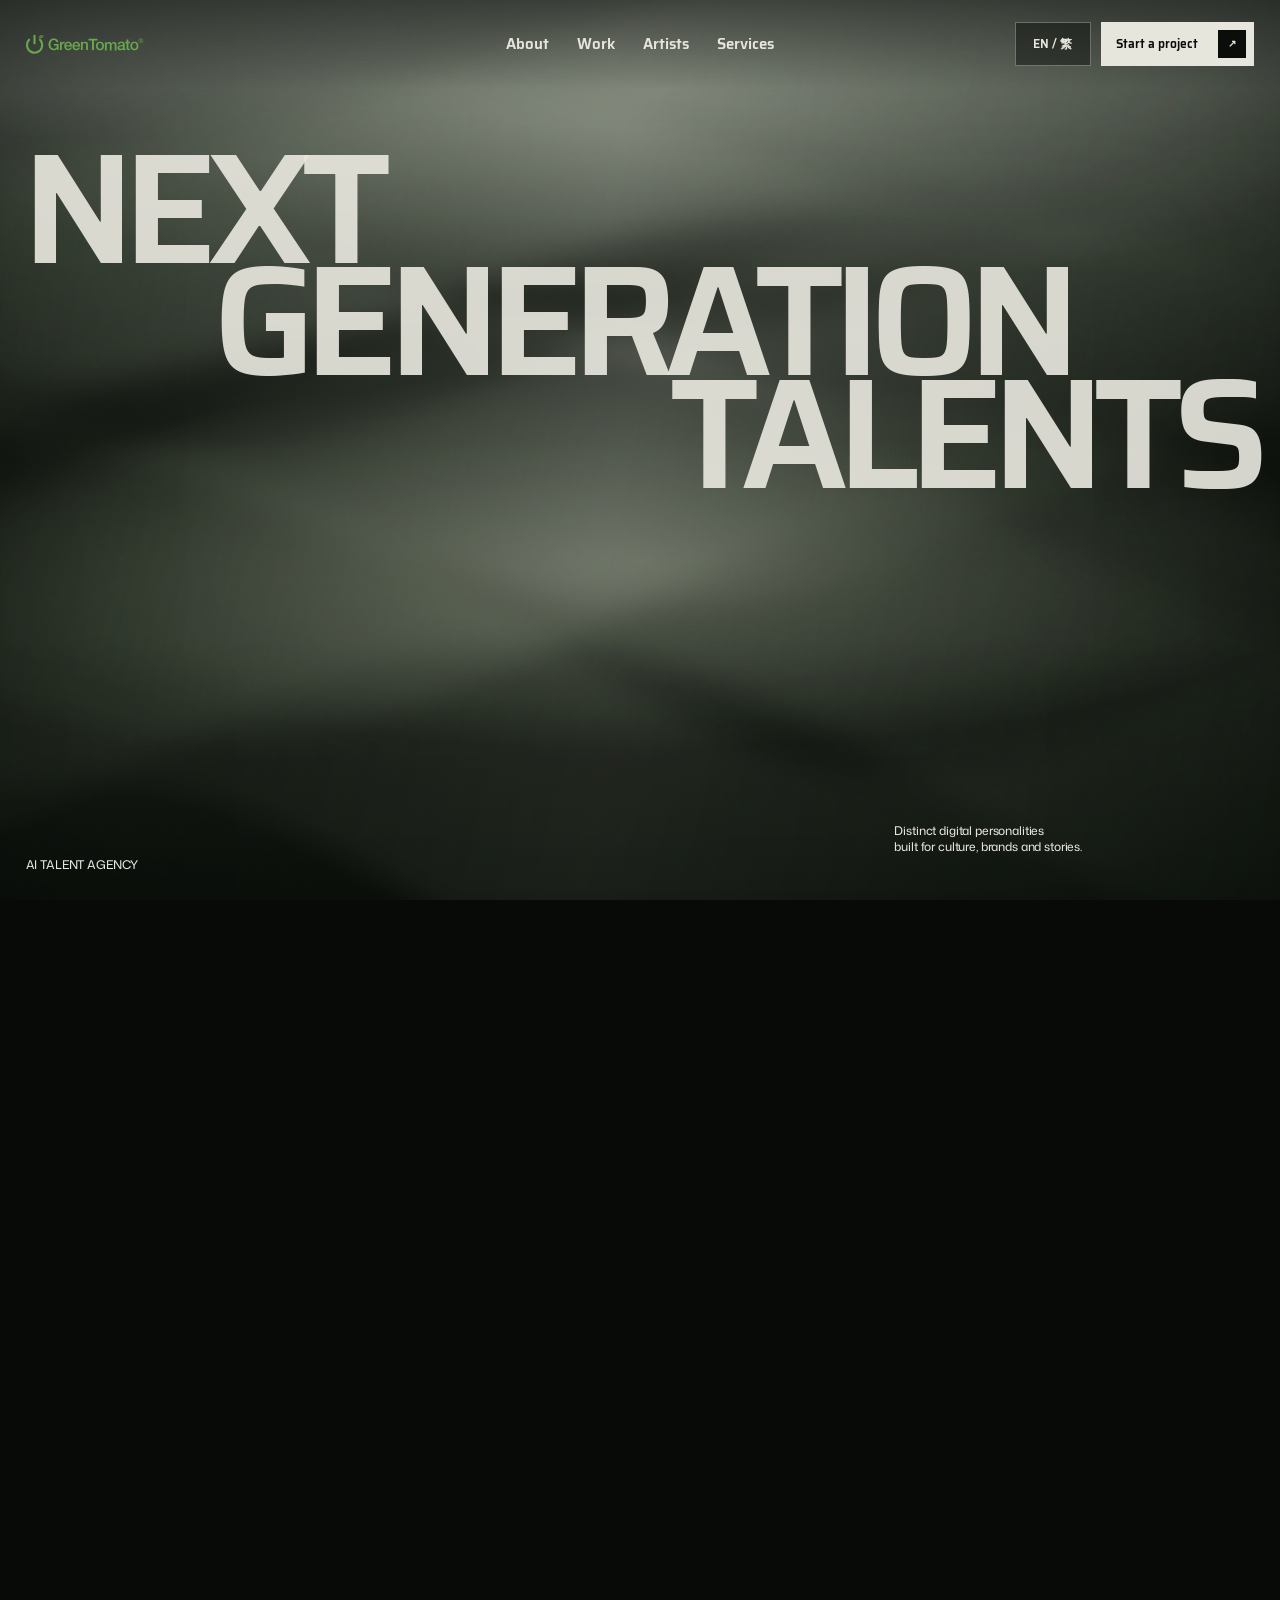
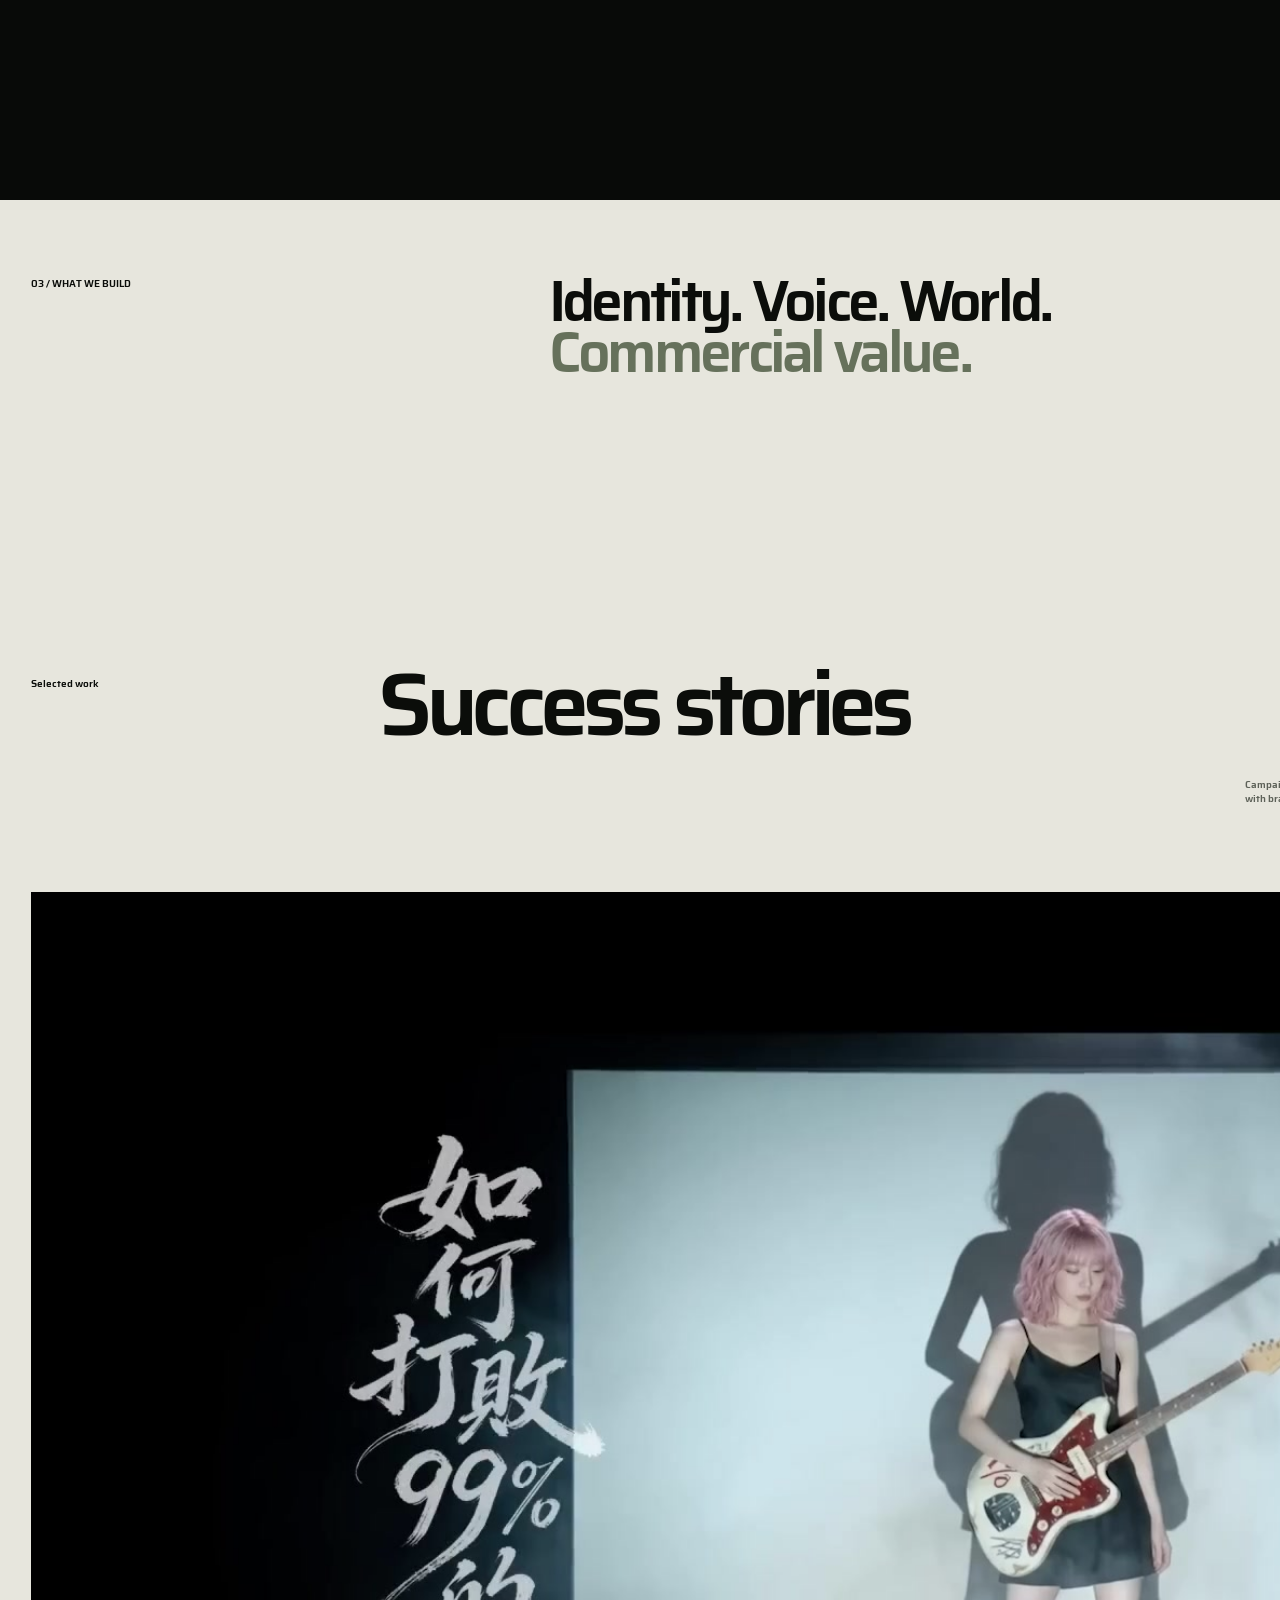
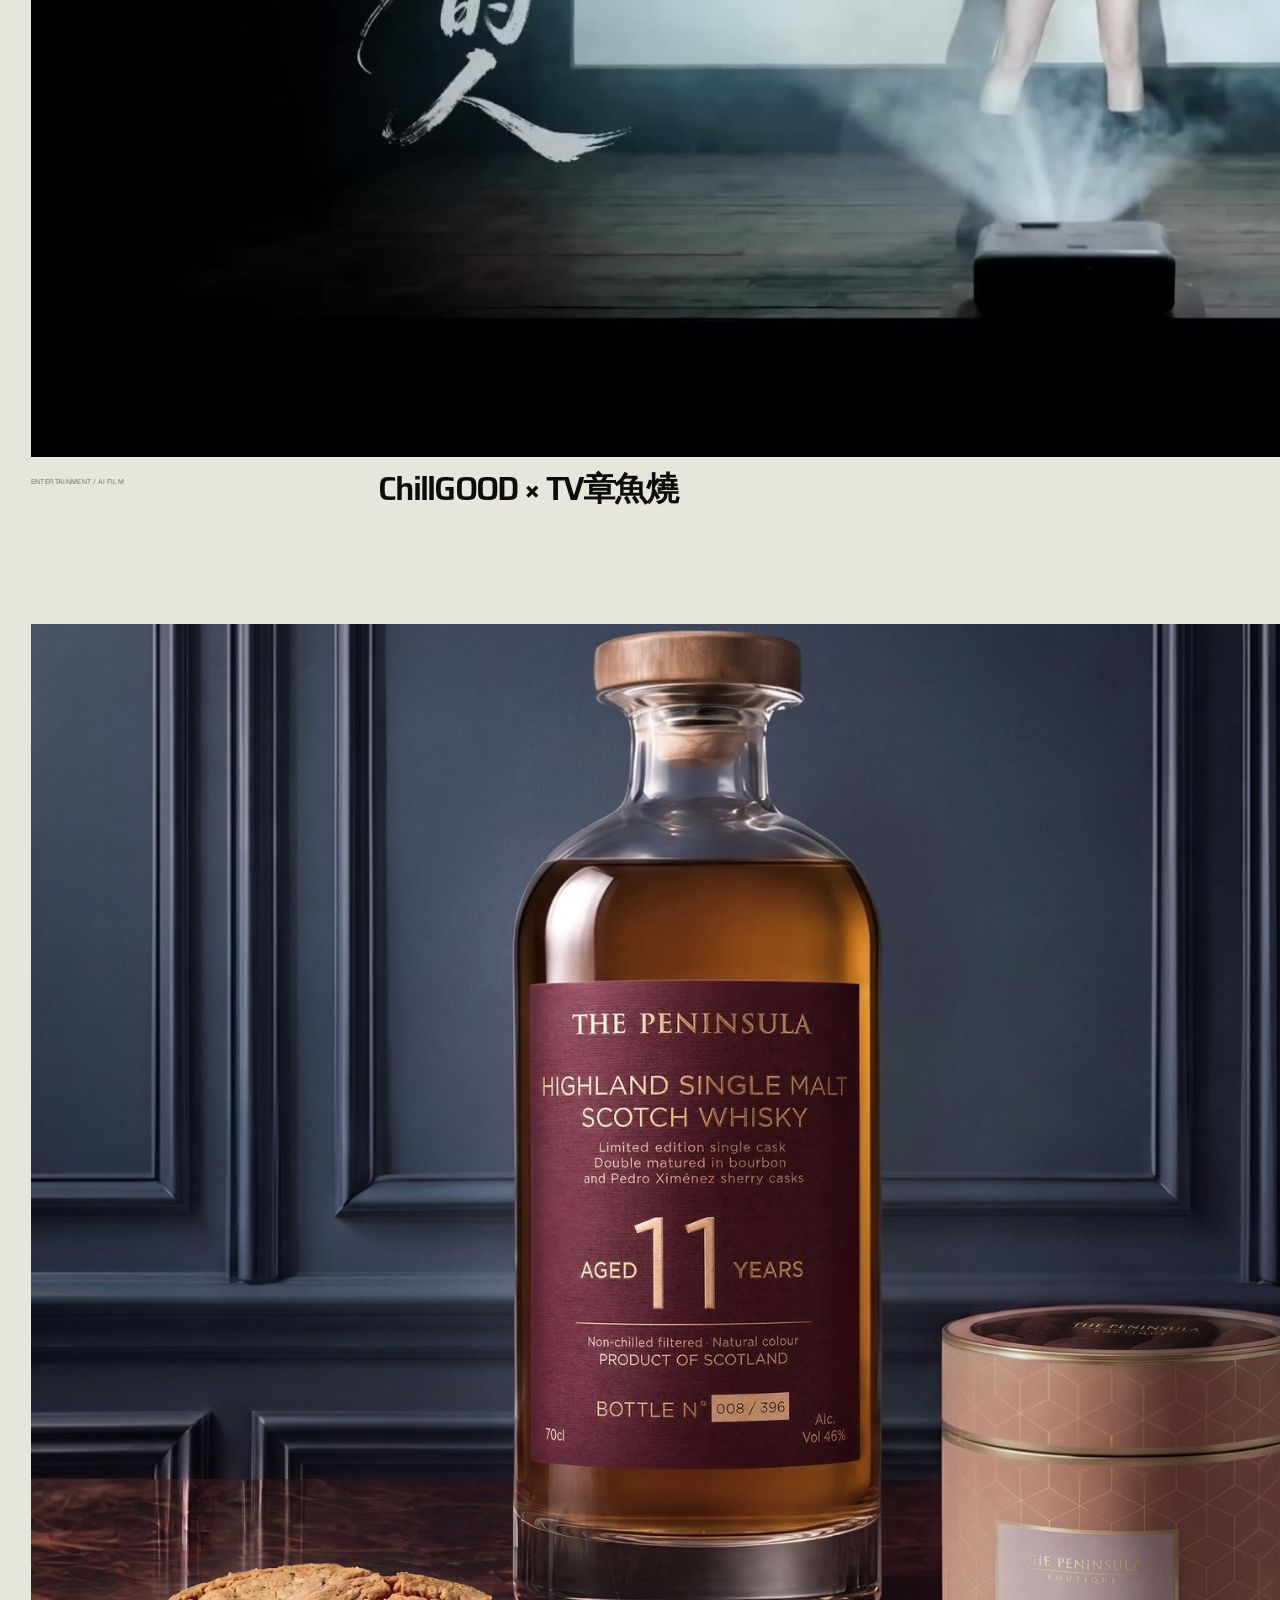
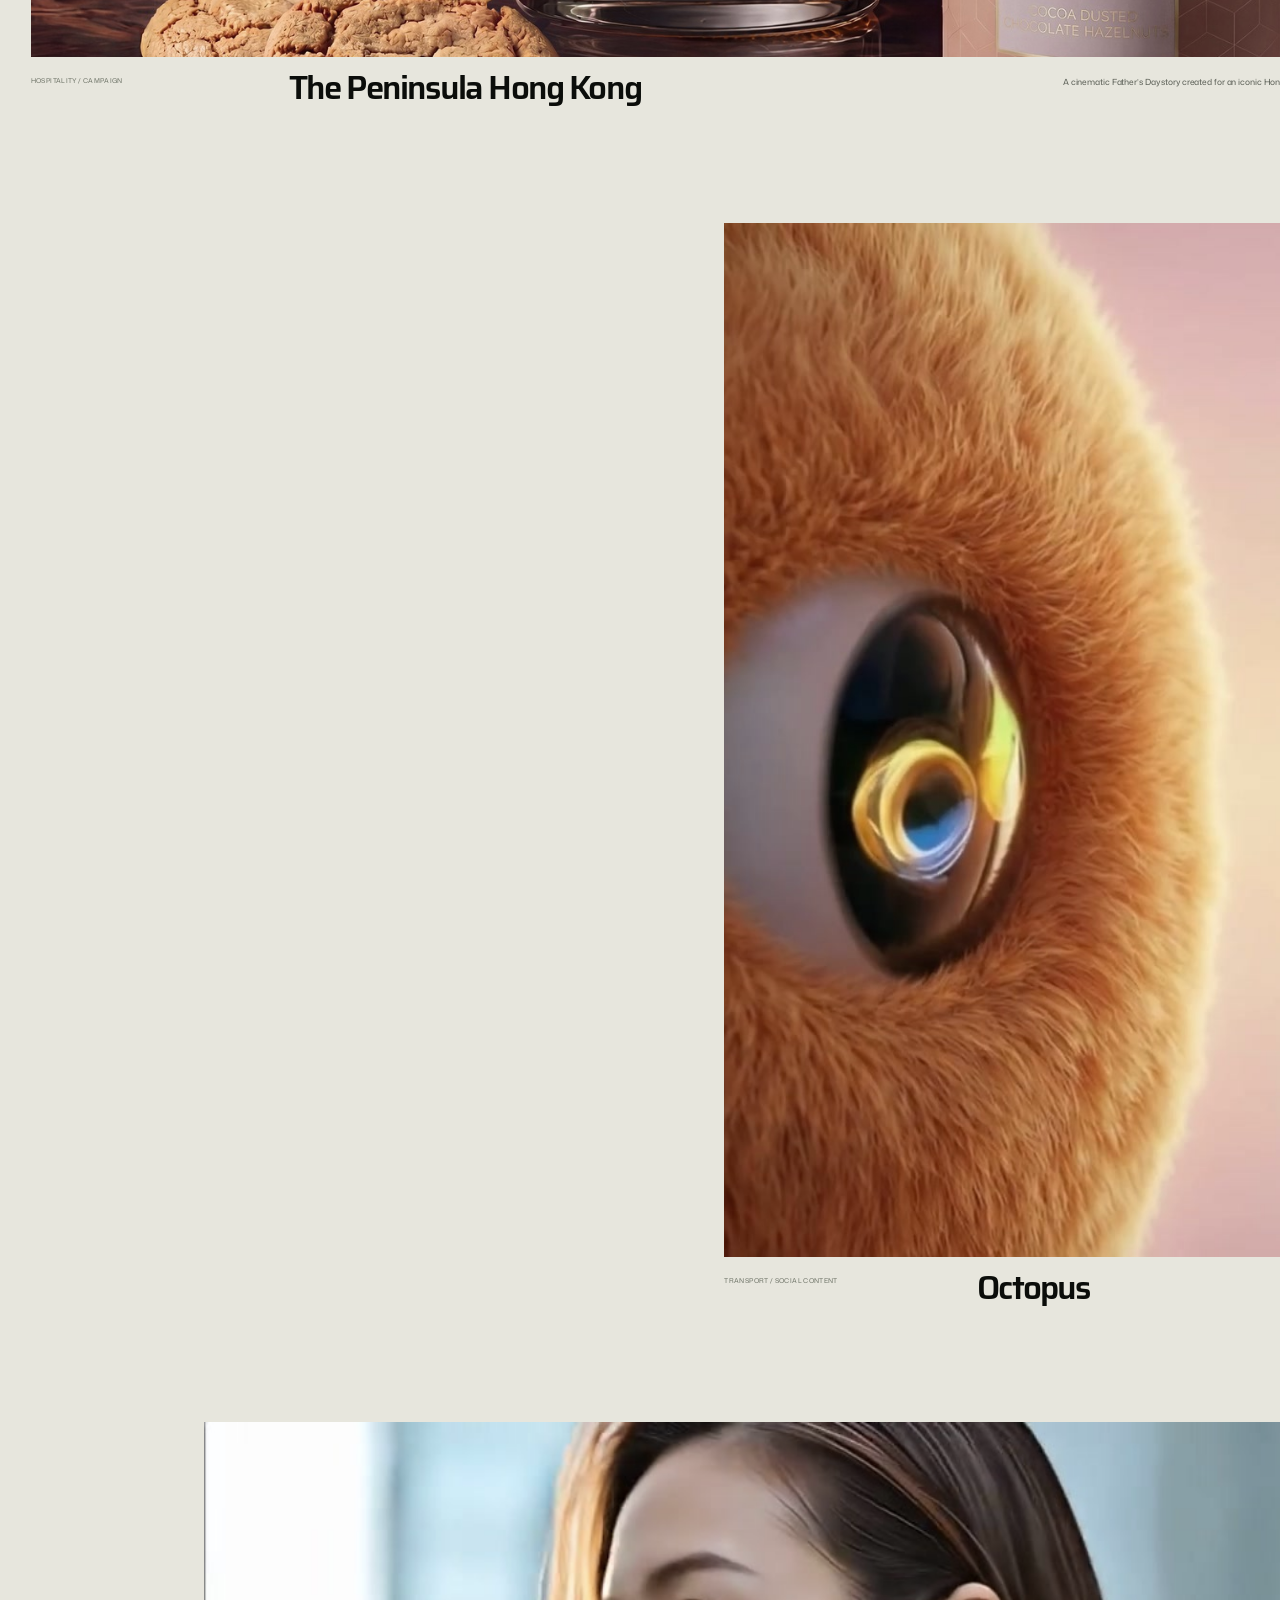
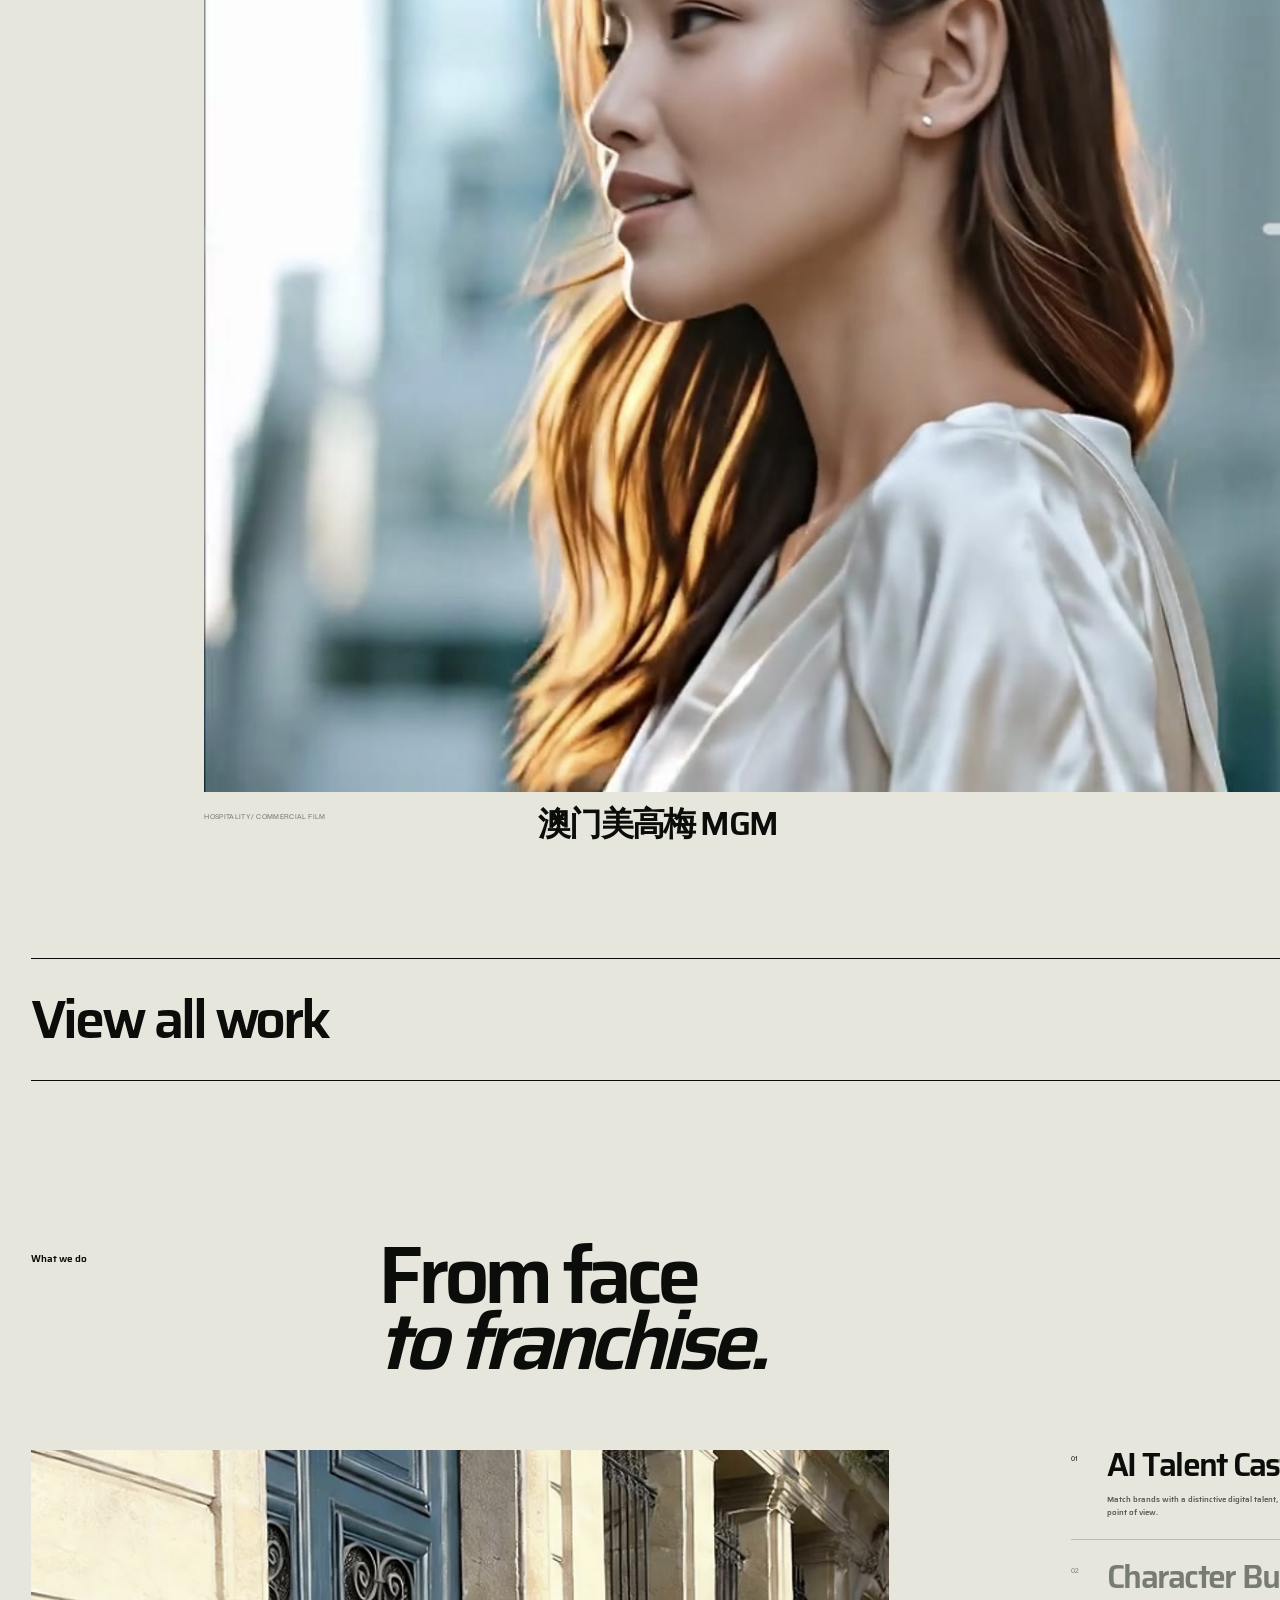
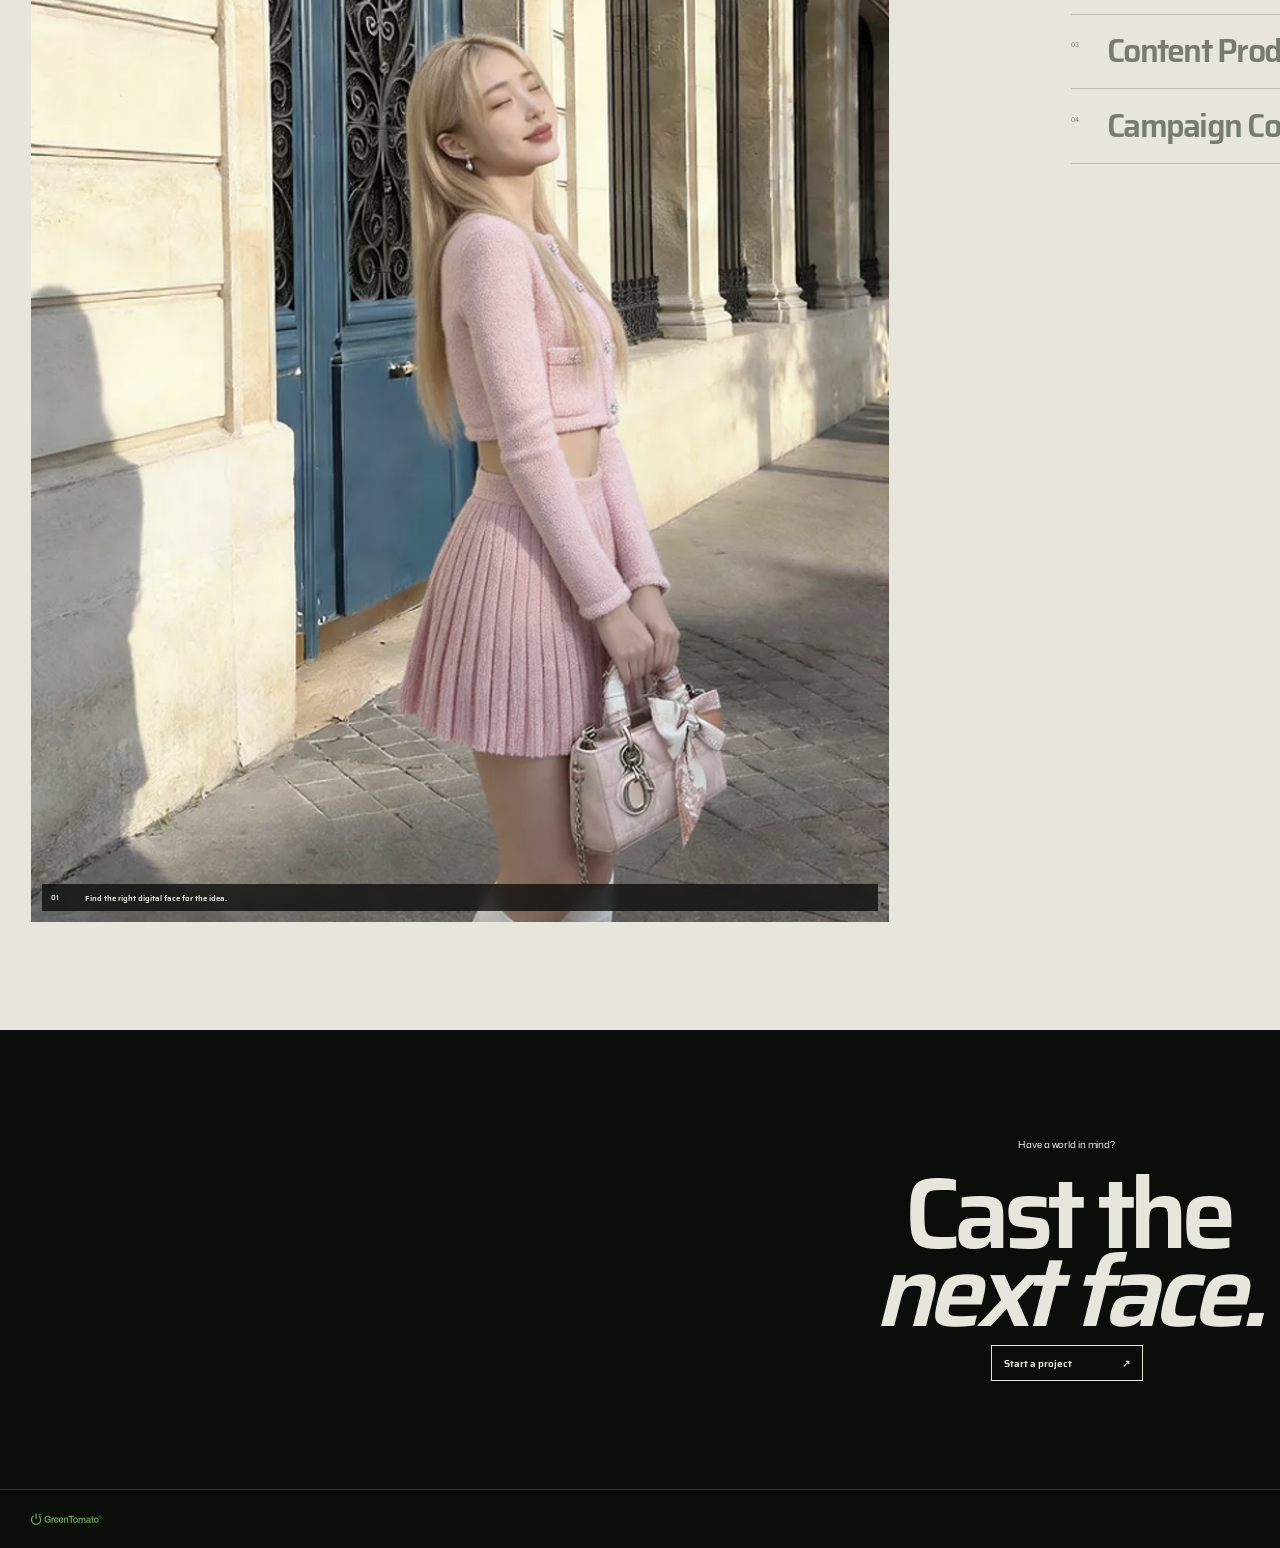
==== commit e6826271: "Scale post-hero content to sixty percent" ====
--- a/index.html
+++ b/index.html
@@ -6,7 +6,7 @@
   <meta name="description" content="Greentomato represents next-generation AI artists and produces AI-native campaigns for brands.">
   <meta name="theme-color" content="#0b0d0a">
   <title>Greentomato | Next-generation artists</title>
-  <link rel="stylesheet" href="home-v4.css?v=20260731-34">
+  <link rel="stylesheet" href="home-v4.css?v=20260731-35">
   <link rel="stylesheet" href="typography.css?v=20260730-8">
 </head>
 <body>
@@ -41,7 +41,8 @@
       </div>
     </section>
 
-    <section class="artists" id="artists" aria-labelledby="artists-title">
+    <div class="scaled-section-shell scaled-section-shell--ink">
+    <section class="artists scaled-section" id="artists" aria-labelledby="artists-title">
       <div class="artists-shell">
         <h2 class="sr-only" id="artists-title">Greentomato artists and original worlds.</h2>
         <aside class="artists-manifesto">
@@ -71,14 +72,18 @@
         </a>
       </div>
     </section>
+    </div>
 
-    <section class="statement">
+    <div class="scaled-section-shell scaled-section-shell--ivory">
+    <section class="statement scaled-section">
       <p class="section-tag">03 / WHAT WE BUILD</p>
       <p class="statement-copy">Identity. Voice. World.<br><span>Commercial value.</span></p>
       <p class="statement-note">Greentomato develops digital talent as long-term creative IP, not one-off generated faces.</p>
     </section>
+    </div>
 
-    <section class="work success-stories" id="work" aria-labelledby="work-title">
+    <div class="scaled-section-shell scaled-section-shell--ivory">
+    <section class="work success-stories scaled-section" id="work" aria-labelledby="work-title">
       <header class="work-head">
         <p class="section-tag">Selected work</p>
         <h2 id="work-title">Success stories</h2>
@@ -129,8 +134,10 @@
       </div>
       <a class="view-all" href="v2-preview/work.html"><span>View all work</span><b>(→)</b></a>
     </section>
+    </div>
 
-    <section class="services" id="services" aria-labelledby="services-title">
+    <div class="scaled-section-shell scaled-section-shell--moss">
+    <section class="services scaled-section" id="services" aria-labelledby="services-title">
       <header class="services-head">
         <p class="section-tag">What we do</p>
         <h2 id="services-title">From face<br><em>to franchise.</em></h2>
@@ -157,14 +164,19 @@
         </div>
       </div>
     </section>
+    </div>
 
-    <section class="contact" id="contact">
+    <div class="scaled-section-shell scaled-section-shell--ink">
+    <section class="contact scaled-section" id="contact">
       <p>Have a world in mind?</p>
       <h2>Cast the<br><em>next face.</em></h2>
       <a href="mailto:hello@gtomato.com">Start a project <b>↗</b></a>
     </section>
+    </div>
   </main>
-  <footer><span class="official-logo" role="img" aria-label="Greentomato"></span><p>Hong Kong / Global · © 2026</p></footer>
+  <div class="scaled-section-shell scaled-section-shell--ink">
+    <footer class="scaled-section"><span class="official-logo" role="img" aria-label="Greentomato"></span><p>Hong Kong / Global · © 2026</p></footer>
+  </div>
   <script src="home-v4.js?v=20260731-26"></script>
 </body>
 </html>
--- a/home-v4.css
+++ b/home-v4.css
@@ -1363,6 +1363,27 @@
     min-height: 100svh;
     padding: 0;
   }
+}
+
+/* 60% post-hero scale: preserve full-bleed chapter backgrounds while reducing
+   every later text and media element without changing the opening sequence. */
+.scaled-section-shell {
+  width: 100%;
+  overflow: hidden;
+}
+.scaled-section-shell--ink {
+  background: var(--ink);
+}
+.scaled-section-shell--ivory {
+  background: var(--ivory);
+}
+.scaled-section-shell--moss {
+  background: var(--moss);
+}
+.scaled-section {
+  width: 166.666667%;
+  margin-left: 0;
+  zoom: 0.6;
 }
 
 /* Final services lock: keep this after all legacy homepage declarations. */
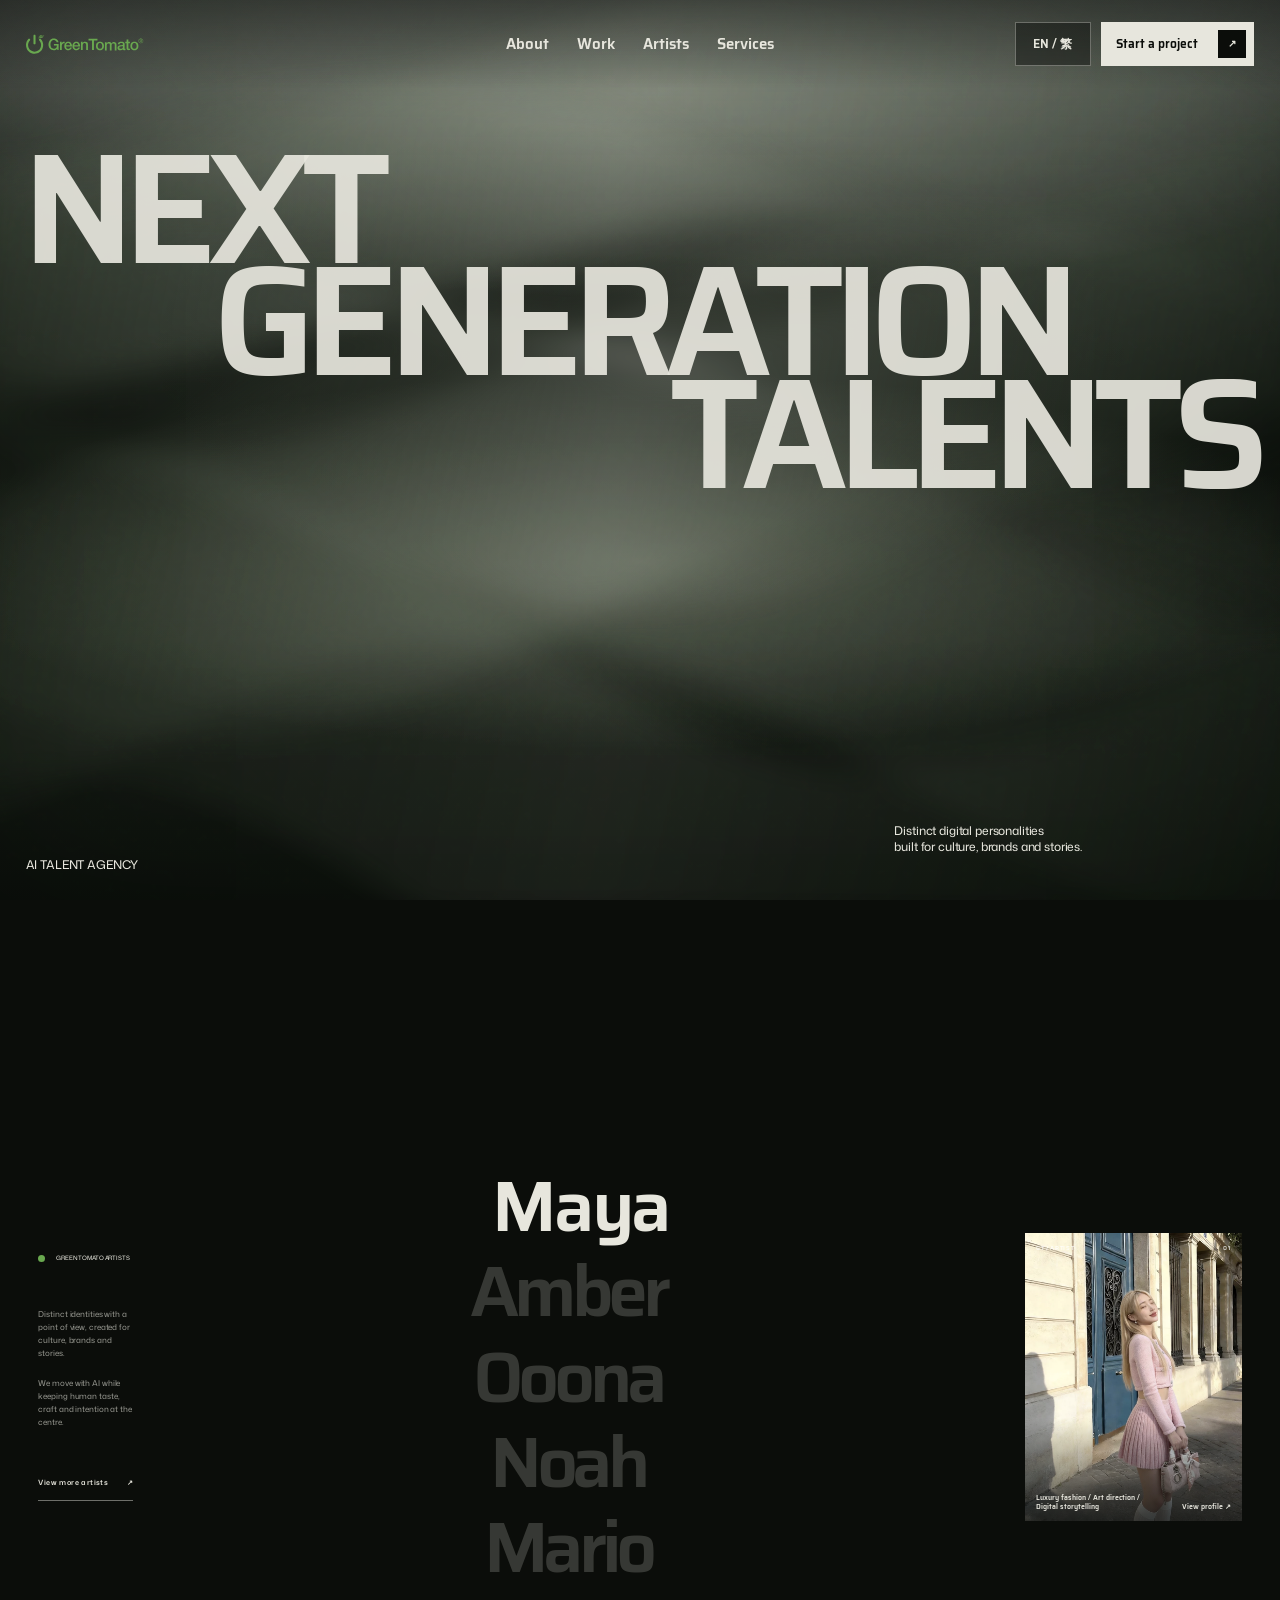
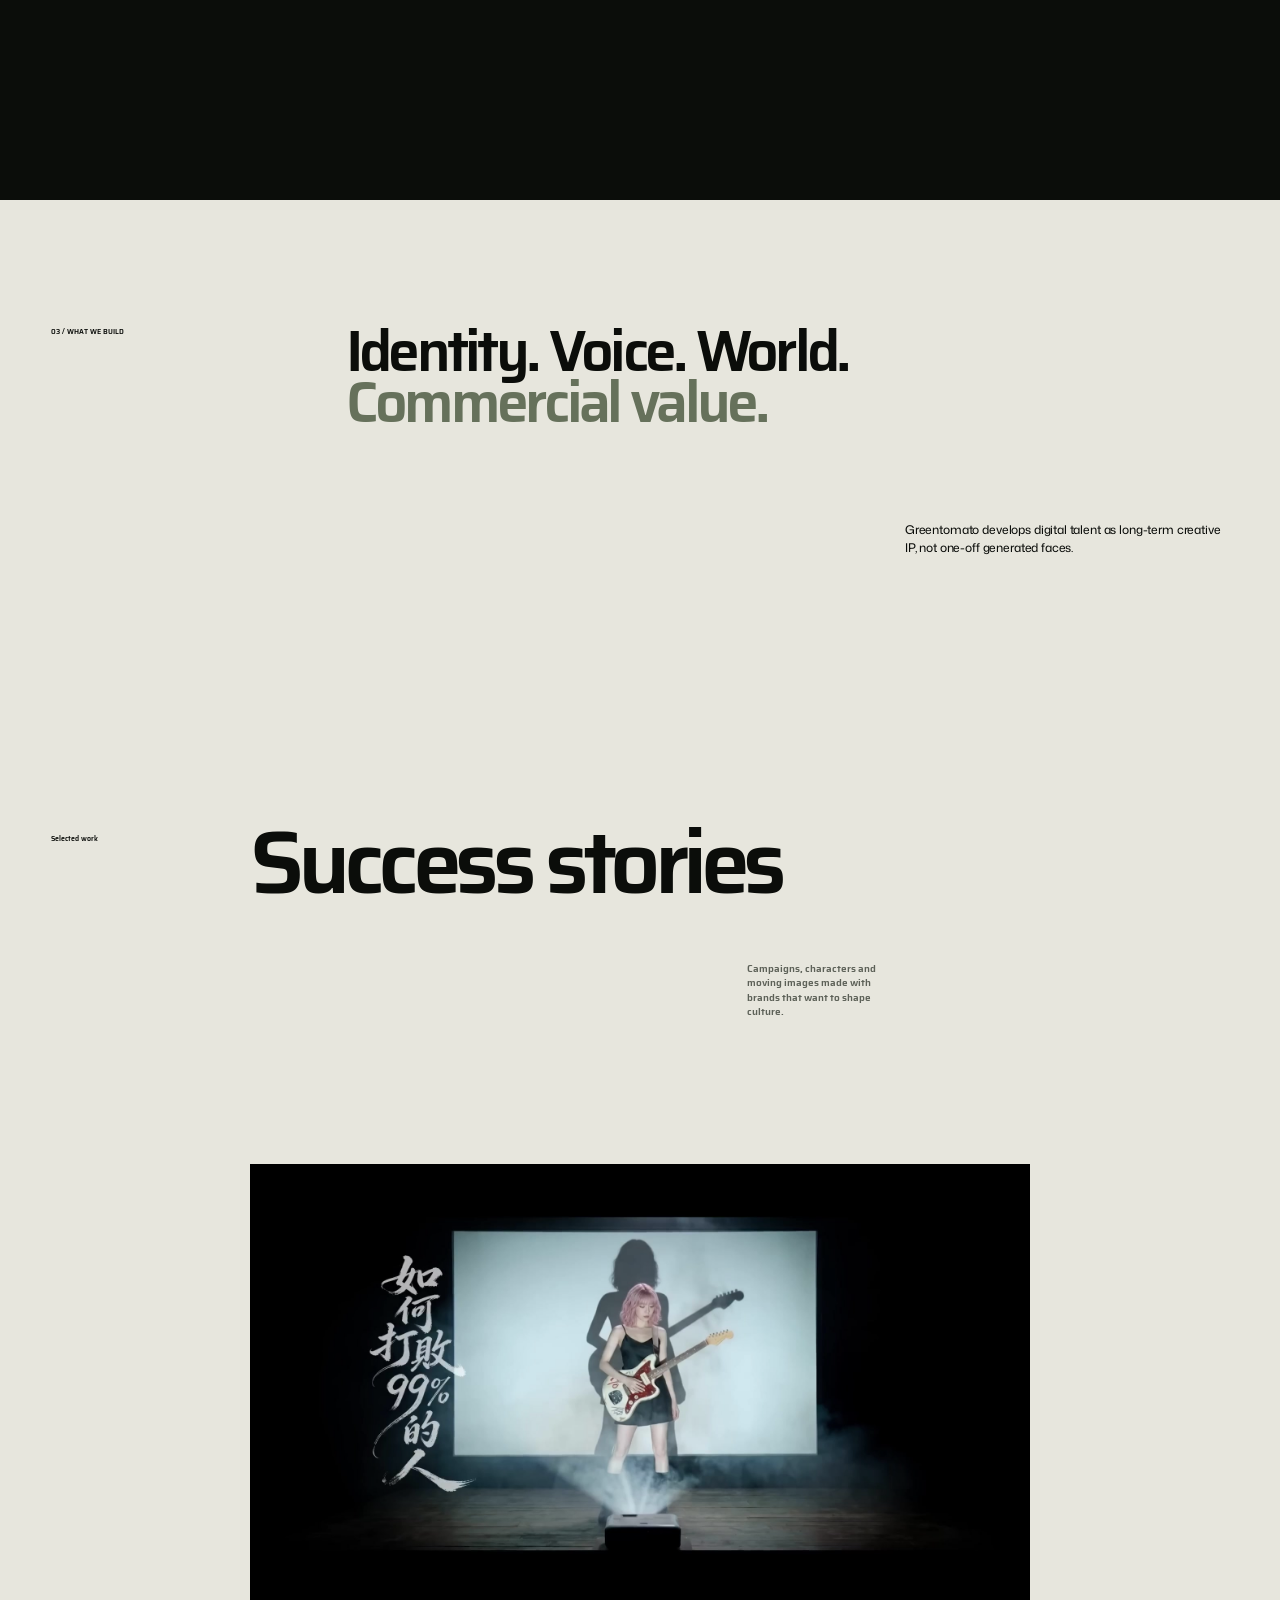
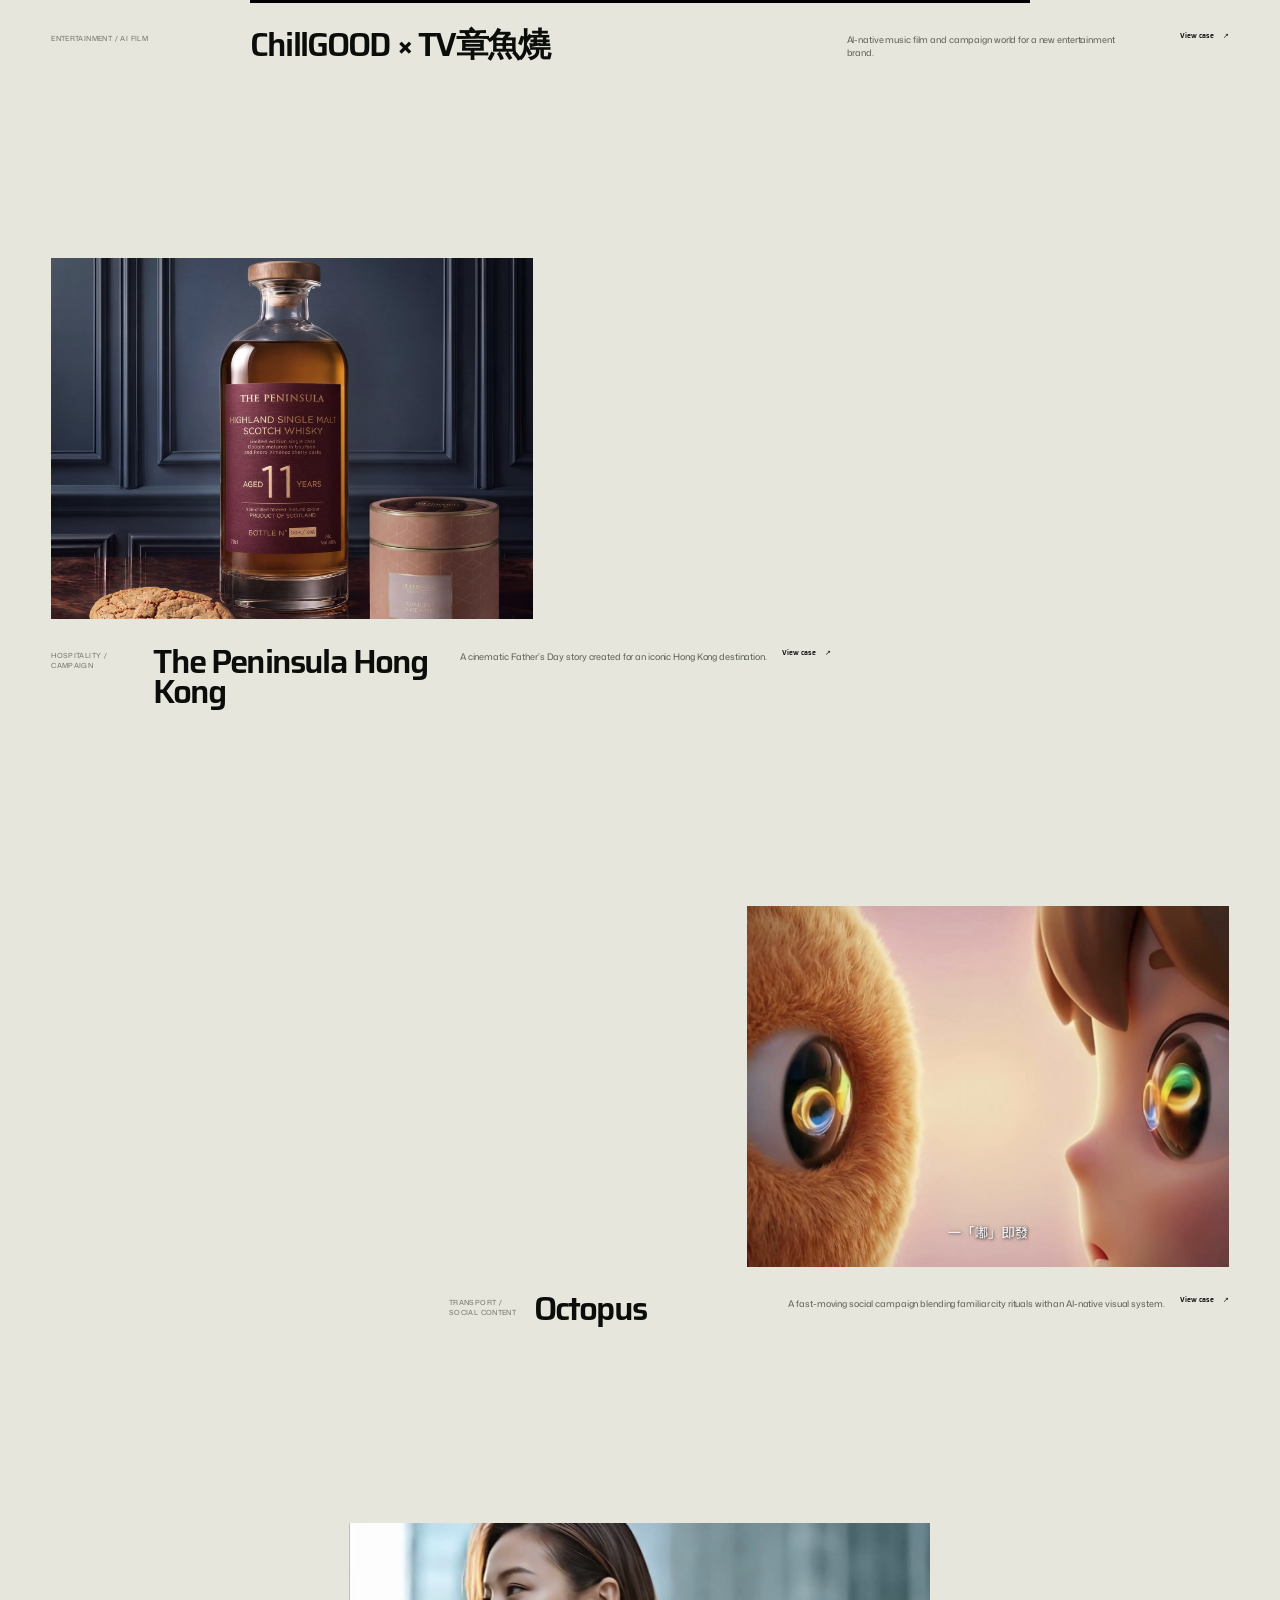
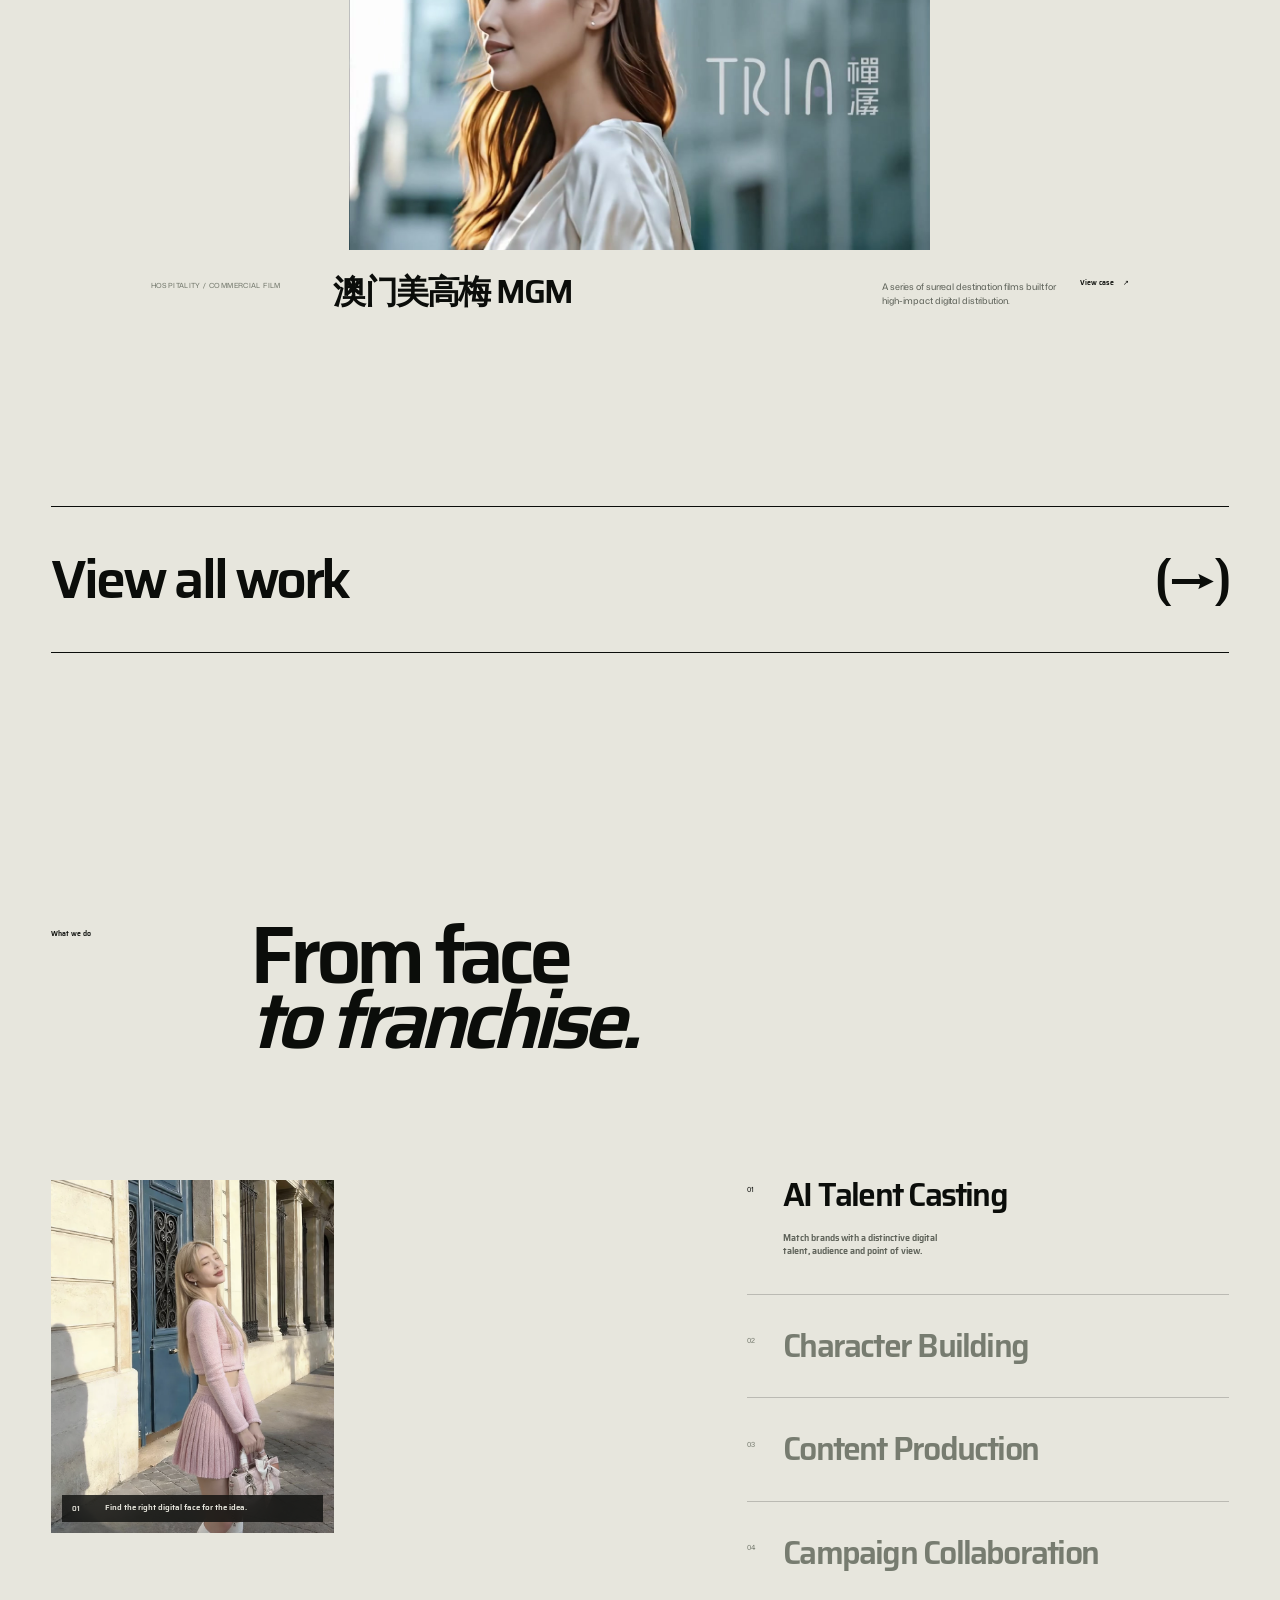
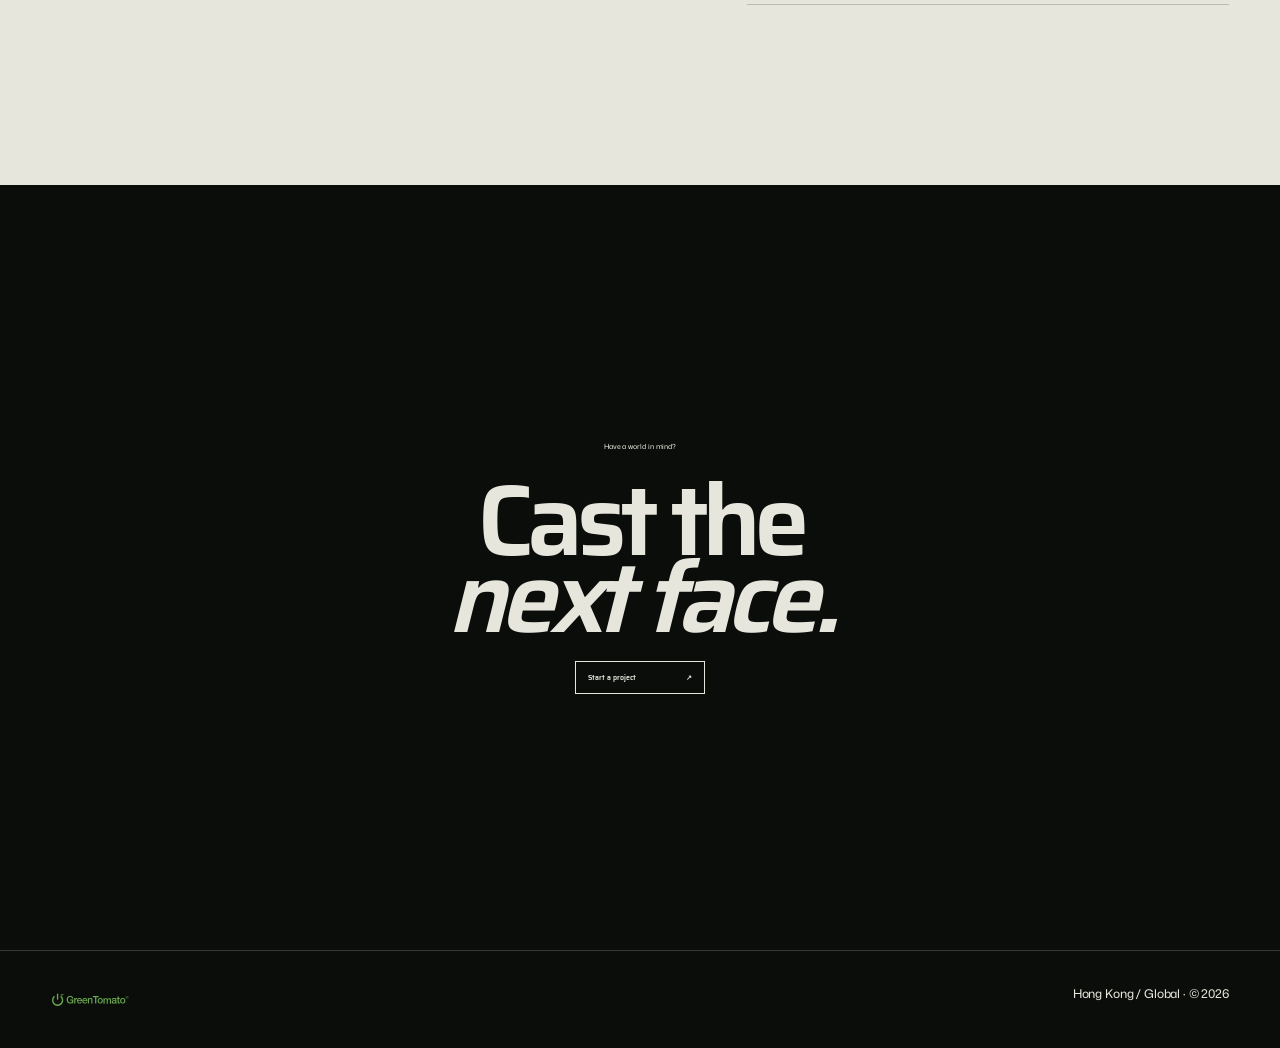
==== commit 8ba5bfab: "Reduce post-hero typography and media scale" ====
--- a/index.html
+++ b/index.html
@@ -6,7 +6,7 @@
   <meta name="description" content="Greentomato represents next-generation AI artists and produces AI-native campaigns for brands.">
   <meta name="theme-color" content="#0b0d0a">
   <title>Greentomato | Next-generation artists</title>
-  <link rel="stylesheet" href="home-v4.css?v=20260731-35">
+  <link rel="stylesheet" href="home-v4.css?v=20260731-36">
   <link rel="stylesheet" href="typography.css?v=20260730-8">
 </head>
 <body>
@@ -41,8 +41,7 @@
       </div>
     </section>
 
-    <div class="scaled-section-shell scaled-section-shell--ink">
-    <section class="artists scaled-section" id="artists" aria-labelledby="artists-title">
+    <section class="artists" id="artists" aria-labelledby="artists-title">
       <div class="artists-shell">
         <h2 class="sr-only" id="artists-title">Greentomato artists and original worlds.</h2>
         <aside class="artists-manifesto">
@@ -72,18 +71,14 @@
         </a>
       </div>
     </section>
-    </div>
 
-    <div class="scaled-section-shell scaled-section-shell--ivory">
-    <section class="statement scaled-section">
+    <section class="statement">
       <p class="section-tag">03 / WHAT WE BUILD</p>
       <p class="statement-copy">Identity. Voice. World.<br><span>Commercial value.</span></p>
       <p class="statement-note">Greentomato develops digital talent as long-term creative IP, not one-off generated faces.</p>
     </section>
-    </div>
 
-    <div class="scaled-section-shell scaled-section-shell--ivory">
-    <section class="work success-stories scaled-section" id="work" aria-labelledby="work-title">
+    <section class="work success-stories" id="work" aria-labelledby="work-title">
       <header class="work-head">
         <p class="section-tag">Selected work</p>
         <h2 id="work-title">Success stories</h2>
@@ -134,10 +129,8 @@
       </div>
       <a class="view-all" href="v2-preview/work.html"><span>View all work</span><b>(→)</b></a>
     </section>
-    </div>
 
-    <div class="scaled-section-shell scaled-section-shell--moss">
-    <section class="services scaled-section" id="services" aria-labelledby="services-title">
+    <section class="services" id="services" aria-labelledby="services-title">
       <header class="services-head">
         <p class="section-tag">What we do</p>
         <h2 id="services-title">From face<br><em>to franchise.</em></h2>
@@ -164,19 +157,14 @@
         </div>
       </div>
     </section>
-    </div>
 
-    <div class="scaled-section-shell scaled-section-shell--ink">
-    <section class="contact scaled-section" id="contact">
+    <section class="contact" id="contact">
       <p>Have a world in mind?</p>
       <h2>Cast the<br><em>next face.</em></h2>
       <a href="mailto:hello@gtomato.com">Start a project <b>↗</b></a>
     </section>
-    </div>
   </main>
-  <div class="scaled-section-shell scaled-section-shell--ink">
-    <footer class="scaled-section"><span class="official-logo" role="img" aria-label="Greentomato"></span><p>Hong Kong / Global · © 2026</p></footer>
-  </div>
+  <footer><span class="official-logo" role="img" aria-label="Greentomato"></span><p>Hong Kong / Global · © 2026</p></footer>
   <script src="home-v4.js?v=20260731-26"></script>
 </body>
 </html>
--- a/home-v4.css
+++ b/home-v4.css
@@ -1365,26 +1365,211 @@
   }
 }
 
-/* 60% post-hero scale: preserve full-bleed chapter backgrounds while reducing
-   every later text and media element without changing the opening sequence. */
-.scaled-section-shell {
-  width: 100%;
-  overflow: hidden;
-}
-.scaled-section-shell--ink {
-  background: var(--ink);
-}
-.scaled-section-shell--ivory {
-  background: var(--ivory);
-}
-.scaled-section-shell--moss {
-  background: var(--moss);
-}
-.scaled-section {
-  width: 166.666667%;
-  margin-left: 0;
-  zoom: 0.6;
-}
+/* Approved 60% visual scale after the opening sequence.
+   Values are reduced directly so anchors, sticky media and hit areas remain native. */
+main .artists-manifesto {
+  max-width: 19ch;
+  font-size: clamp(8px, .468vw, 8.4px);
+}
+main .artists-manifesto-head {
+  gap: 11px;
+  font-size: 6px;
+}
+main .artists-view-more {
+  min-width: min(100%, 106px);
+  min-height: 27px;
+  font-size: 7.2px;
+}
+main .artist-name {
+  font-size: clamp(49px, 5.64vw, 106px);
+}
+main .artist-preview {
+  width: min(60%, 252px);
+}
+main .artist-preview-index {
+  top: 10px;
+  right: 11px;
+  left: 11px;
+  font-size: 6px;
+}
+main .artist-preview-meta {
+  right: 11px;
+  bottom: 10px;
+  left: 11px;
+  gap: 12px;
+  font-size: 7px;
+}
+main .statement-copy {
+  font-size: clamp(31px, 4.44vw, 83px);
+}
+main .statement-note {
+  max-width: 324px;
+  margin-top: 36px;
+  font-size: 12px;
+}
+main .section-tag {
+  font-size: 7px;
+}
+main .success-stories .work-head h2 {
+  font-size: clamp(46px, 6.84vw, 131px);
+}
+main .success-stories .work-intro {
+  max-width: 21ch;
+  font-size: clamp(10px, .75vw, 13px);
+}
+main .success-stories .work-row--lead .work-media {
+  grid-column: 3 / 11;
+}
+main .success-stories .work-row--left .work-media {
+  grid-column: 1 / 6;
+}
+main .success-stories .work-row--right .work-media {
+  grid-column: 8 / 13;
+}
+main .success-stories .work-row--wide .work-media {
+  grid-column: 4 / 10;
+}
+main .success-stories .work-copy h3 {
+  font-size: clamp(22px, 2.58vw, 49px);
+}
+main .success-stories .work-copy > p:first-child {
+  font-size: 7px;
+}
+main .success-stories .work-copy > p:nth-child(3) {
+  font-size: clamp(9px, .6vw, 10px);
+}
+main .success-stories .work-copy > a {
+  min-height: 27px;
+  font-size: 7px;
+}
+main .work-video-controls {
+  right: 10px;
+  bottom: 10px;
+  left: 10px;
+  gap: 7px;
+  min-height: 29px;
+  padding: 5px 6px;
+}
+main .work-video-controls button {
+  min-width: 29px;
+  min-height: 20px;
+  padding-inline: 5px;
+  font-size: 6px;
+}
+main .work-time {
+  min-width: 46px;
+  font-size: 6px;
+}
+main .success-stories .view-all {
+  font-size: clamp(31px, 4.2vw, 74px);
+}
+main .services-head h2 {
+  font-size: clamp(42px, 6.24vw, 114px);
+}
+main .service-visual {
+  grid-column: 1 / 4;
+}
+main .service-visual figcaption {
+  right: 11px;
+  bottom: 11px;
+  left: 11px;
+  grid-template-columns: 25px 1fr;
+  gap: 8px;
+  padding: 8px 10px;
+}
+main .service-visual figcaption span {
+  font-size: 7px;
+}
+main .service-visual figcaption b {
+  font-size: 8px;
+}
+main .service-list {
+  grid-column: 8 / 13;
+}
+main .service-item {
+  grid-template-columns: 29px 1fr;
+  gap: 0 7px;
+}
+main .service-item span {
+  font-size: 7px;
+}
+main .service-item strong {
+  font-size: clamp(20px, 2.52vw, 43px);
+}
+main .service-item i {
+  max-width: 29ch;
+  font-size: clamp(9px, .6vw, 10px);
+}
+main .contact > p,
+main .contact > a,
+footer {
+  font-size: 7px;
+}
+main .contact h2 {
+  font-size: clamp(49px, 7.8vw, 144px);
+}
+main .contact > a {
+  padding: 10px 12px;
+}
+main .contact > a b {
+  margin-left: 48px;
+}
+footer .official-logo {
+  width: 78px;
+}
+
+@media (max-width: 767px) {
+  main .artists-manifesto {
+    max-width: 21ch;
+    font-size: 7px;
+  }
+  main .artist-name {
+    font-size: clamp(35px, 10.8vw, 50px);
+  }
+  main .artist-preview {
+    width: min(42vw, 180px);
+  }
+  main .statement-copy {
+    font-size: 9vw;
+  }
+  main .statement-note {
+    font-size: 10px;
+  }
+  main .success-stories .work-head h2 {
+    font-size: clamp(38px, 12vw, 58px);
+  }
+  main .success-stories .work-intro {
+    font-size: 10px;
+  }
+  main .success-stories .work-media,
+  main .success-stories .work-row--left .work-media,
+  main .success-stories .work-row--right .work-media,
+  main .success-stories .work-row--wide .work-media {
+    width: 60%;
+  }
+  main .success-stories .work-copy h3 {
+    font-size: 7.2vw;
+  }
+  main .success-stories .work-copy > p:nth-child(3) {
+    font-size: 10px;
+  }
+  main .success-stories .view-all {
+    font-size: 7.8vw;
+  }
+  main .services-head h2 {
+    font-size: 10.8vw;
+  }
+  main .service-visual {
+    width: 60%;
+  }
+  main .service-item strong {
+    font-size: 4.2vw;
+  }
+  main .contact h2 {
+    font-size: 13.2vw;
+  }
+}
+
 
 /* Final services lock: keep this after all legacy homepage declarations. */
 main .services {
@@ -2410,3 +2595,40 @@
     padding: 0;
   }
 }
+
+/* Final 60% Services lock. */
+main .services-head h2 {
+  font-size: clamp(42px, 6.24vw, 114px);
+}
+main .service-visual {
+  grid-column: 1 / 4;
+}
+main .service-visual figcaption span {
+  font-size: 7px;
+}
+main .service-visual figcaption b {
+  font-size: 8px;
+}
+main .service-list {
+  grid-column: 8 / 13;
+}
+main .service-item span {
+  font-size: 7px;
+}
+main .service-item strong {
+  font-size: clamp(20px, 2.52vw, 43px);
+}
+main .service-item i {
+  font-size: clamp(9px, .6vw, 10px);
+}
+@media (max-width: 767px) {
+  main .services-head h2 {
+    font-size: 10.8vw;
+  }
+  main .service-visual {
+    width: 60%;
+  }
+  main .service-item strong {
+    font-size: 4.2vw;
+  }
+}
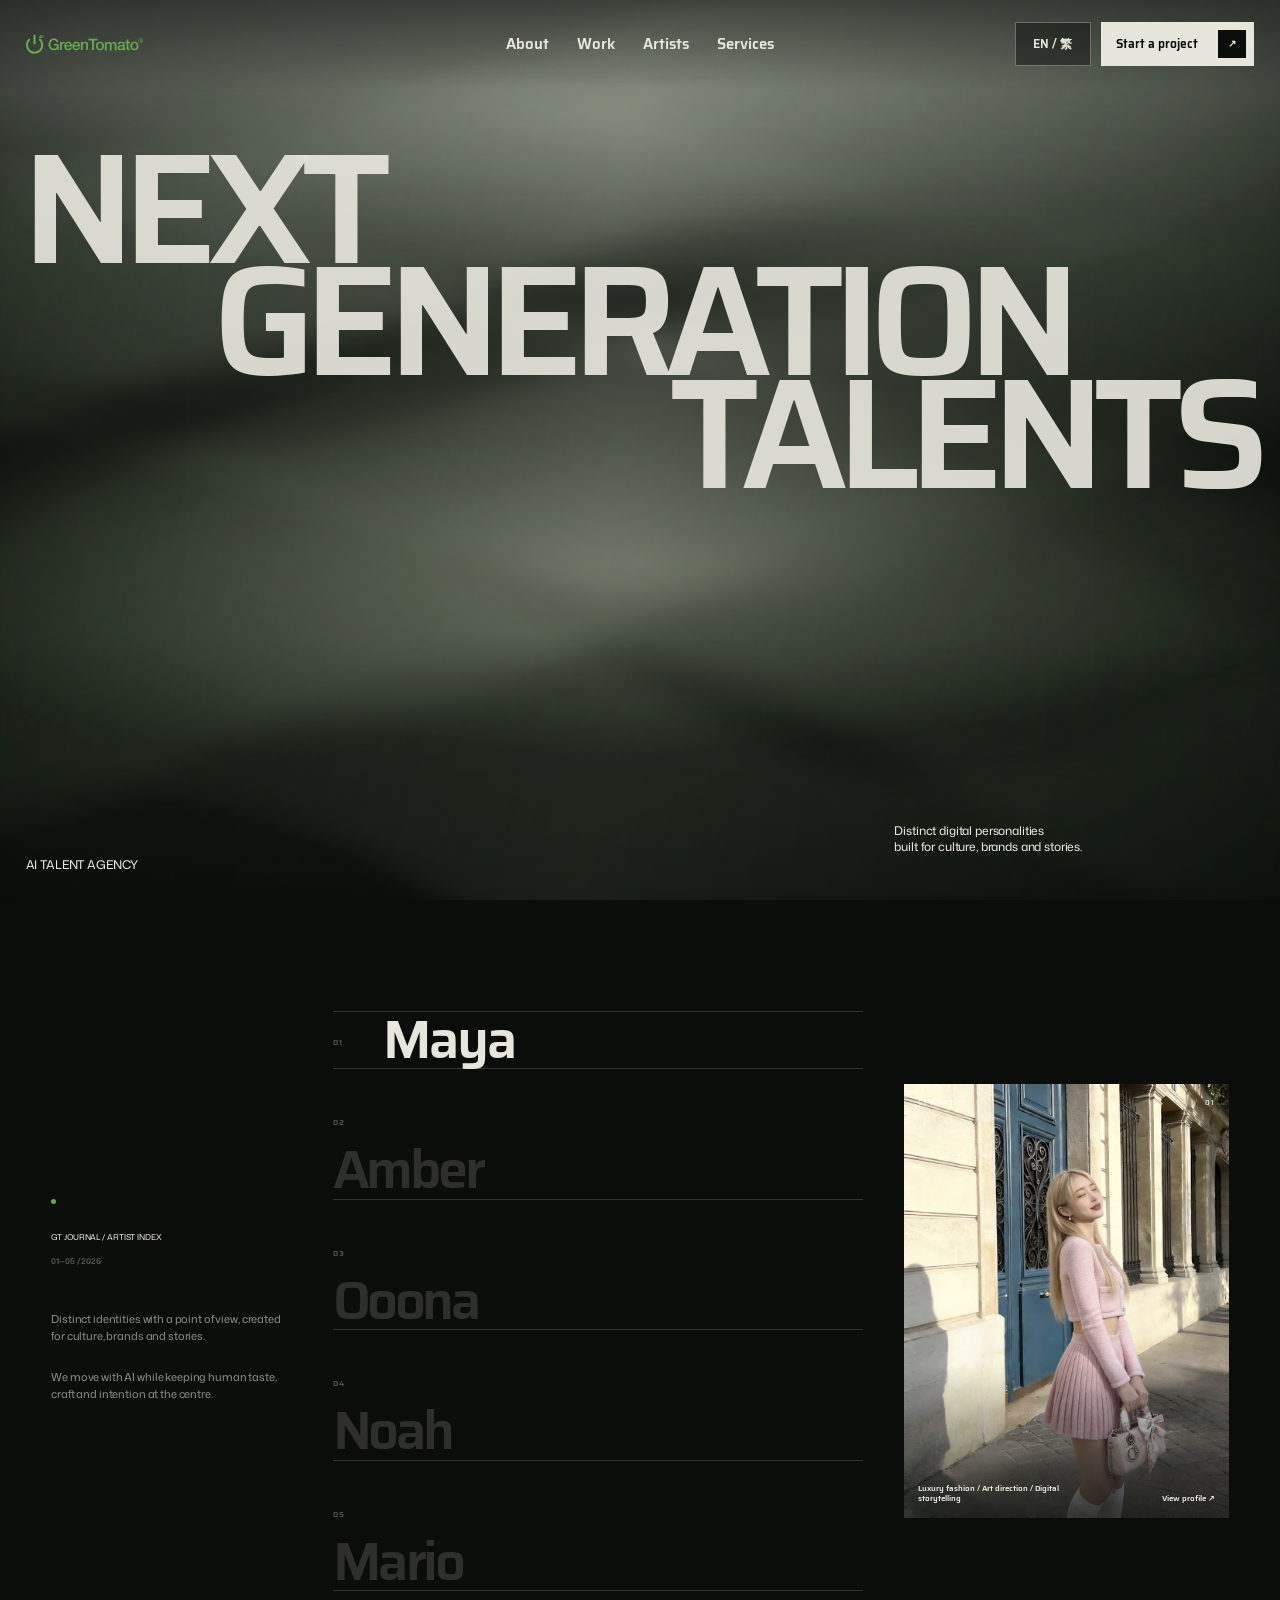
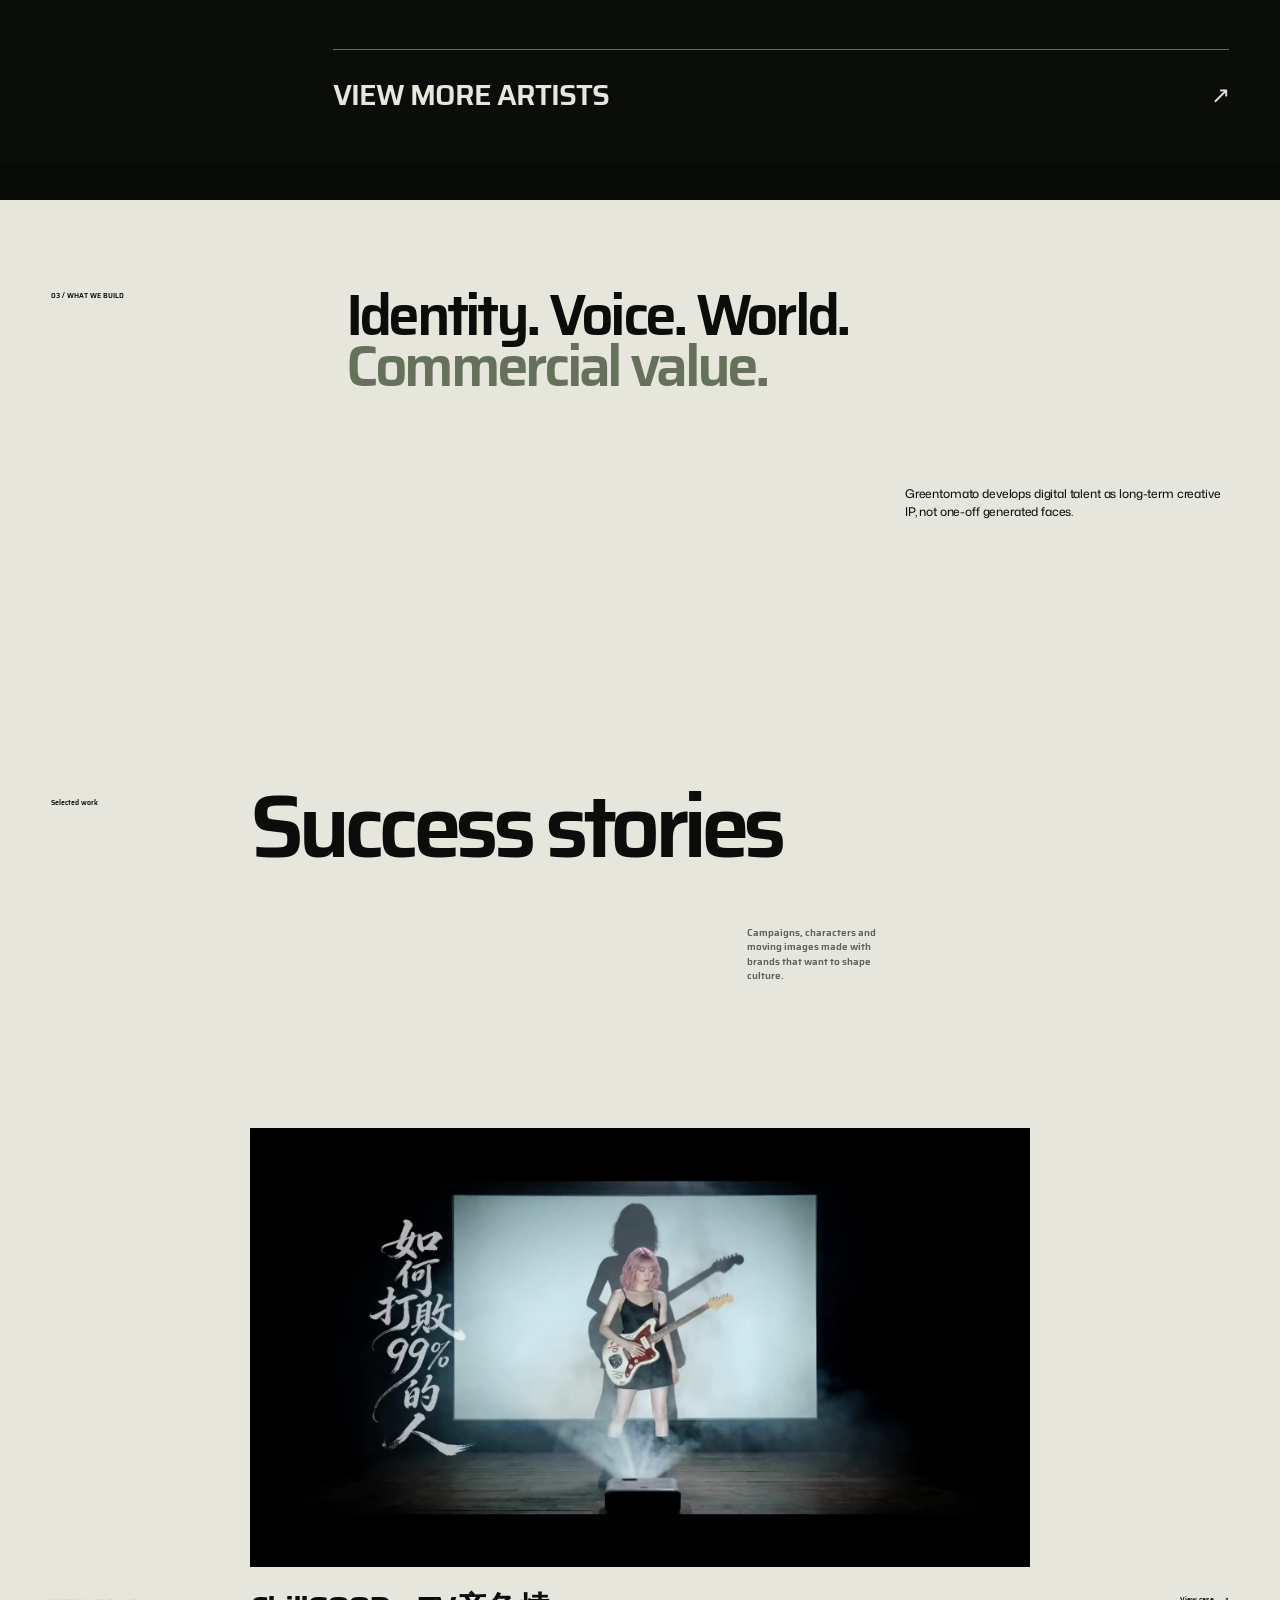
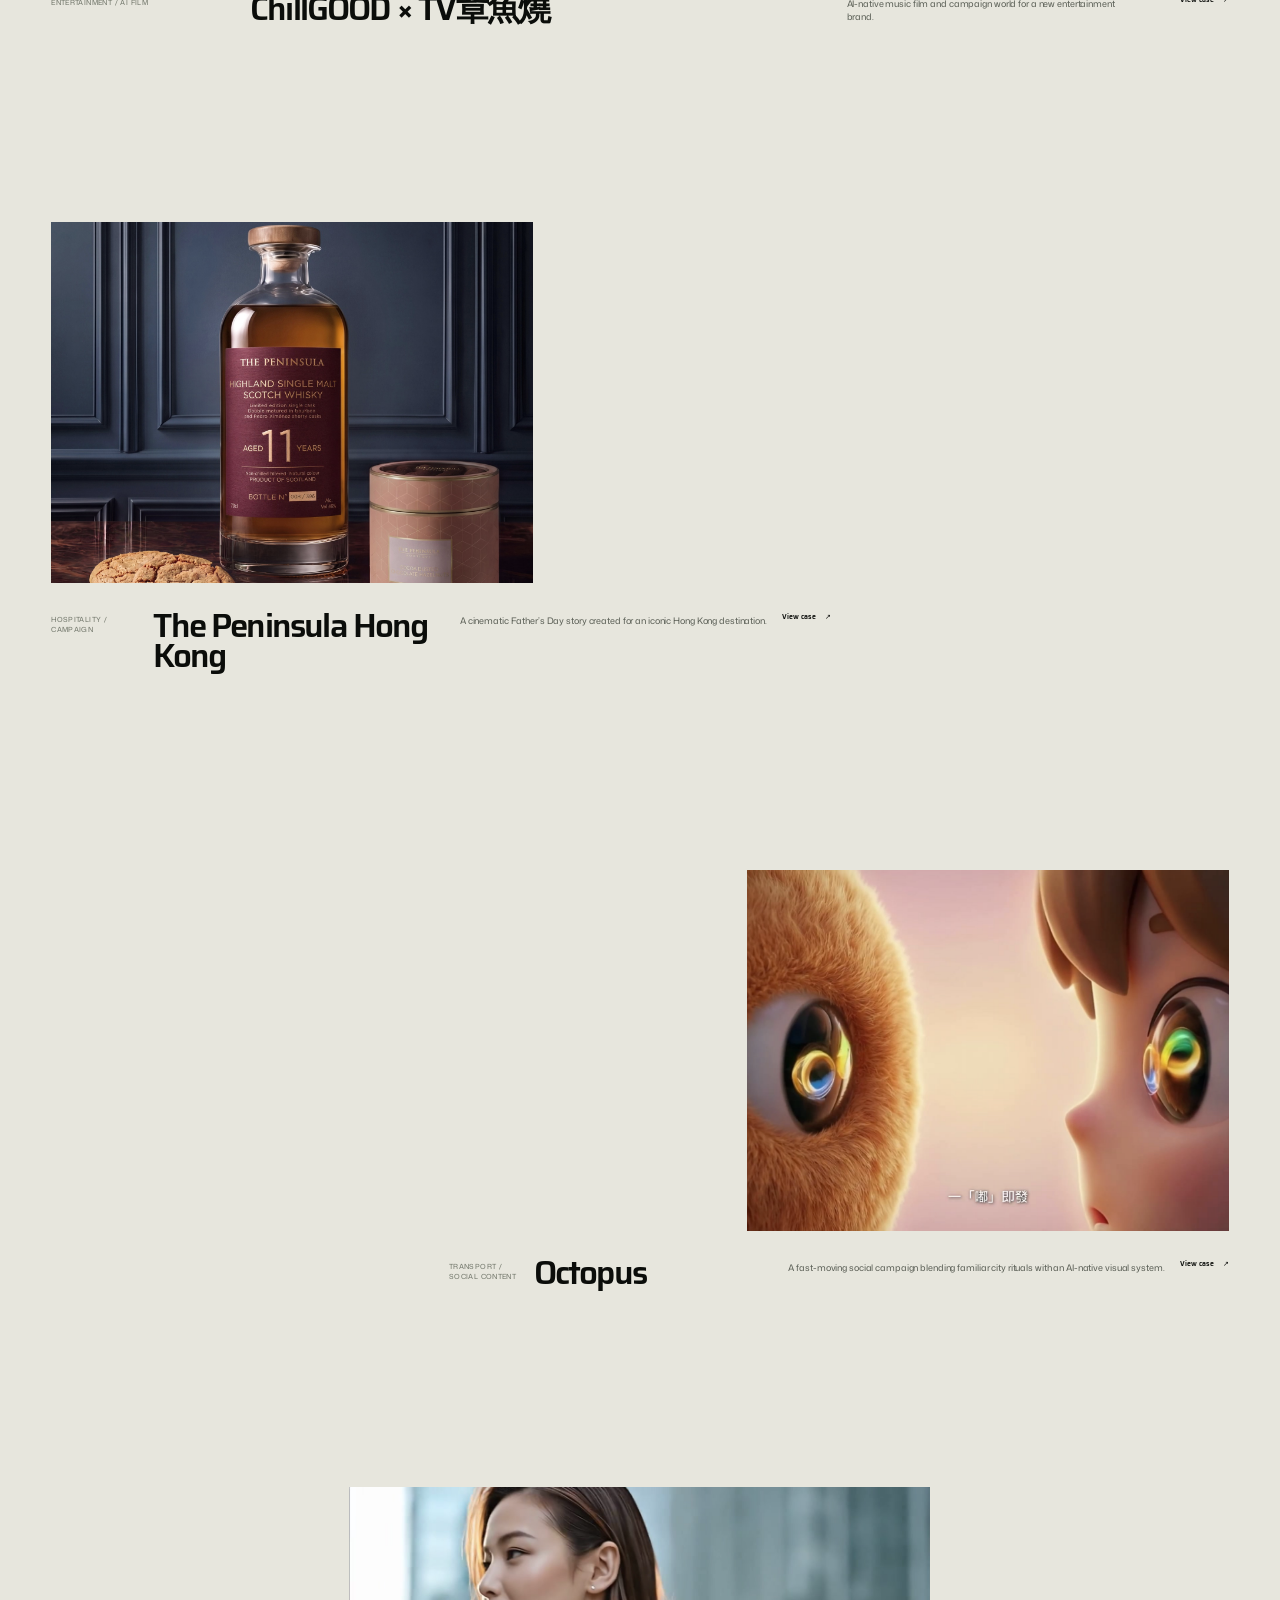
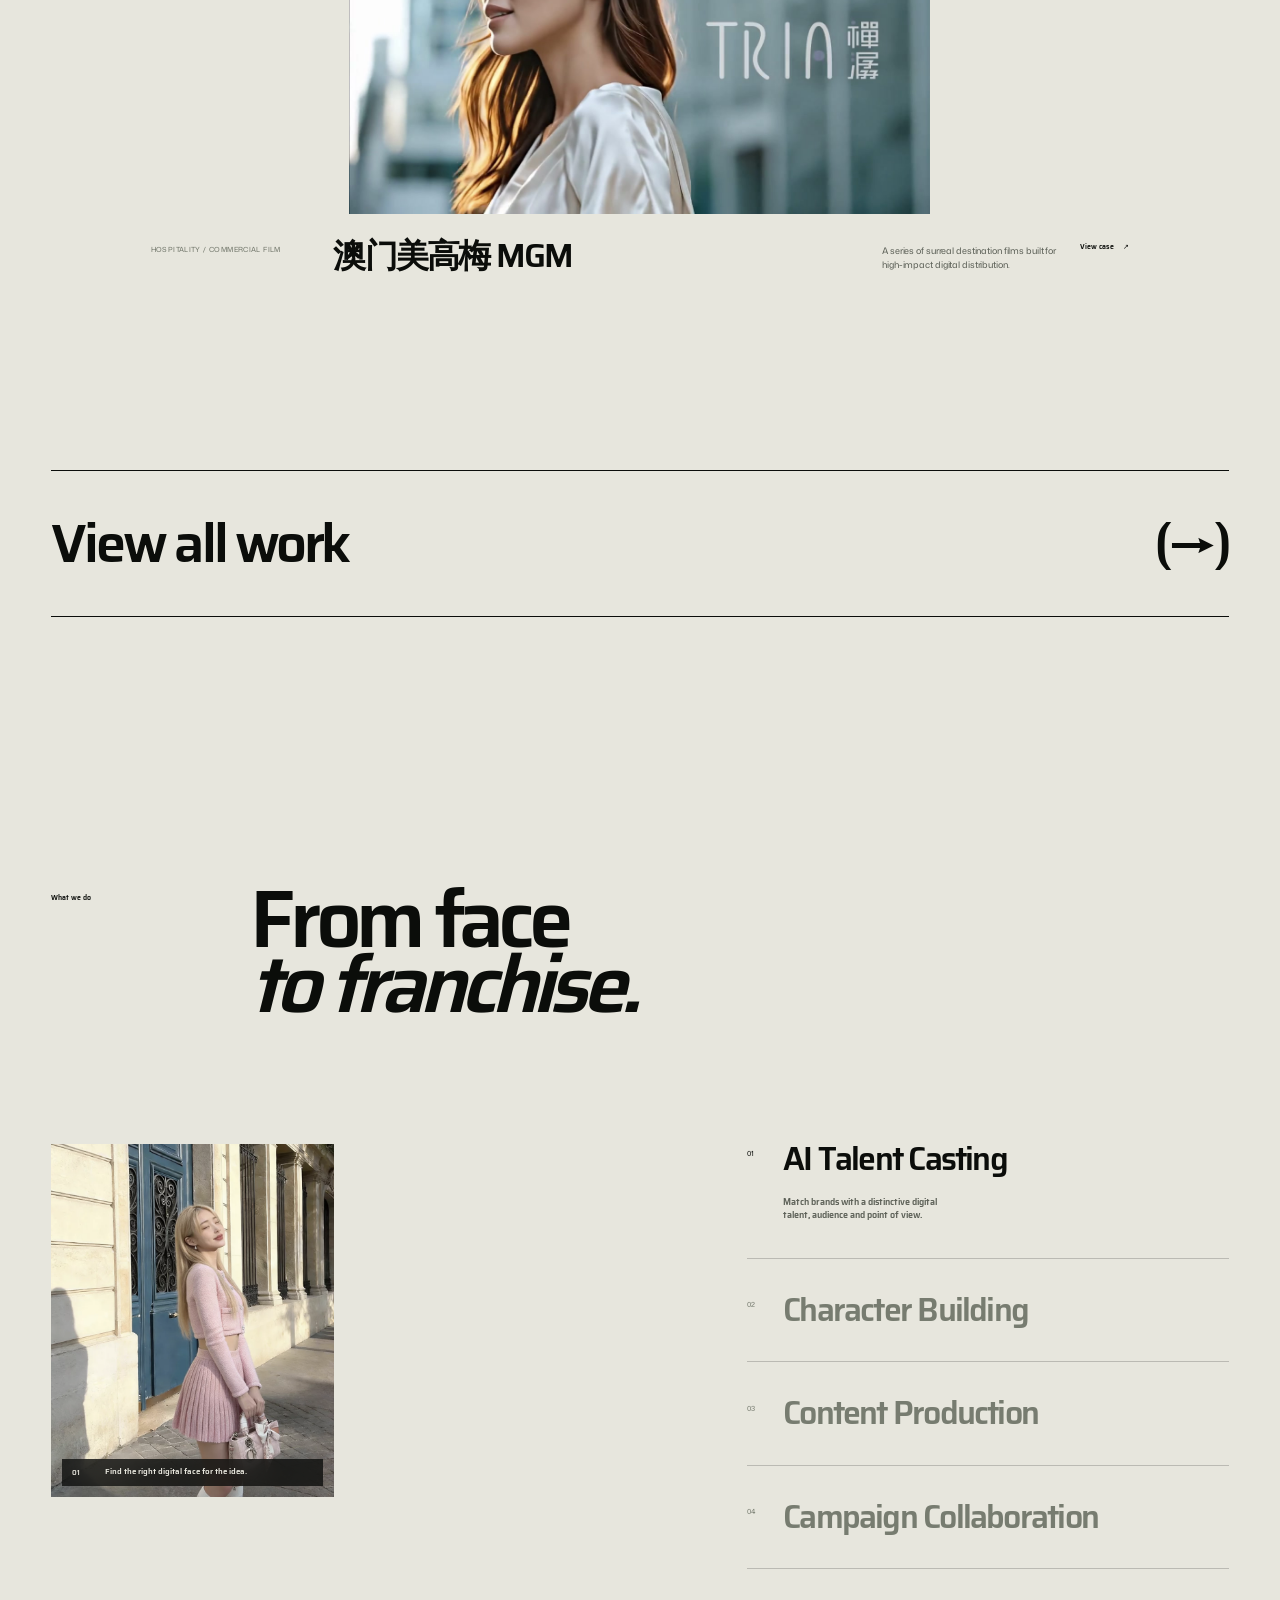
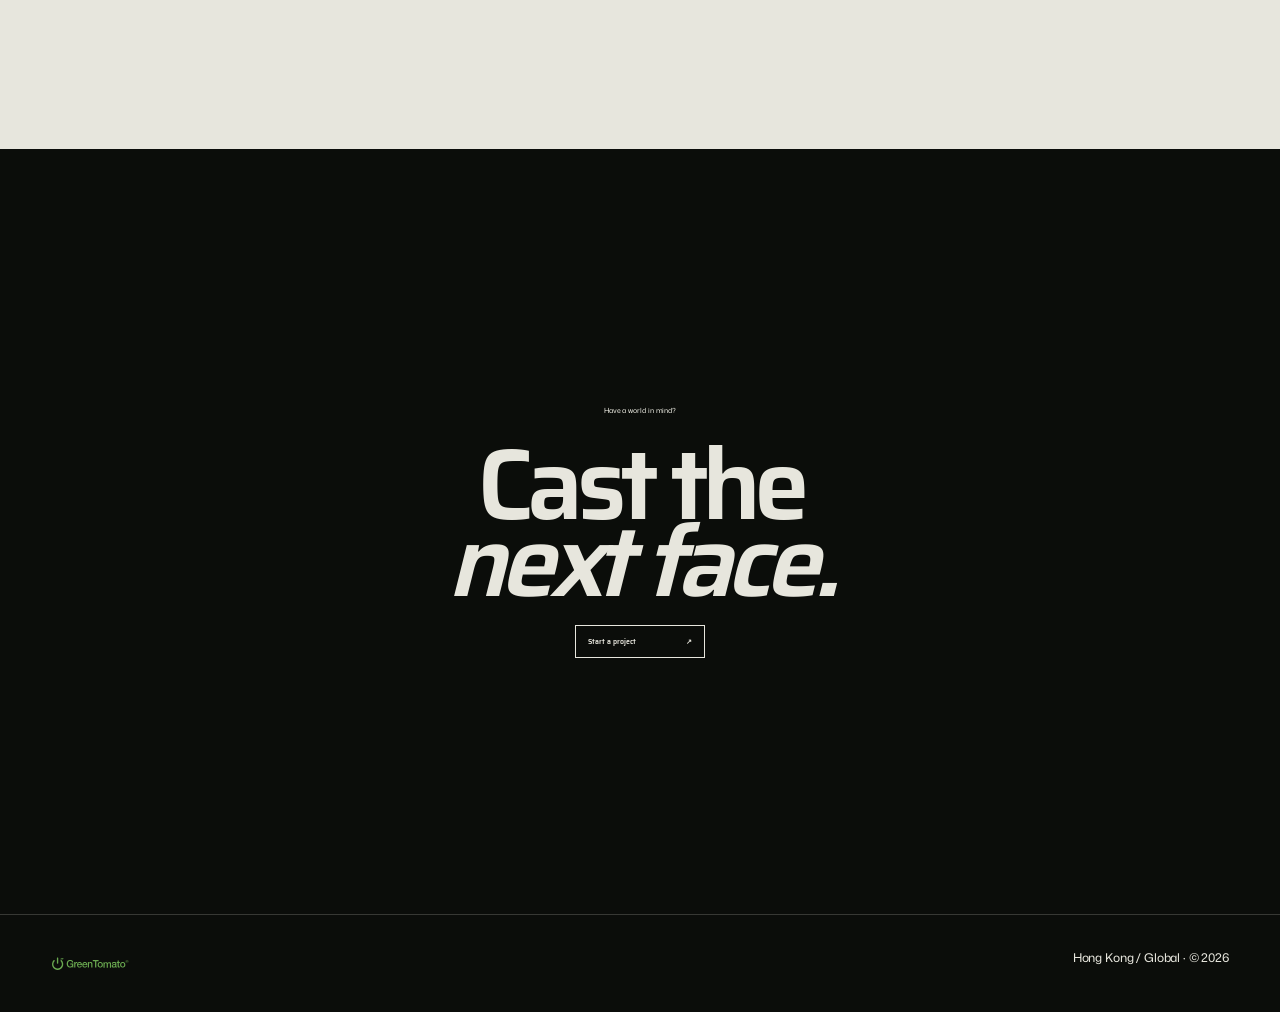
==== commit 56a3eb22: "Refine artist index into compact editorial layout" ====
--- a/index.html
+++ b/index.html
@@ -46,11 +46,11 @@
         <h2 class="sr-only" id="artists-title">Greentomato artists and original worlds.</h2>
         <aside class="artists-manifesto">
           <div class="artists-manifesto-head">
-            <span>Greentomato Artists</span>
+            <span>GT Journal / Artist Index</span>
+            <small>01—05 / 2026</small>
           </div>
           <p>Distinct identities with a point of view, created for culture, brands and stories.</p>
           <p>We move with AI while keeping human taste, craft and intention at the centre.</p>
-          <a class="artists-view-more" href="artists.html">View more artists <b>↗</b></a>
         </aside>
         <div class="artist-name-list" role="list" aria-label="Greentomato artists">
           <a class="artist-name is-active" data-artist="0" href="maya.html" role="listitem"><span>Maya</span></a>
@@ -69,6 +69,7 @@
           <span class="artist-preview-index" aria-hidden="true">GT / ARTIST <b data-artist-short-number>01</b></span>
           <span class="artist-preview-meta"><b data-artist-role>Luxury fashion / Art direction</b><i>View profile ↗</i></span>
         </a>
+        <a class="artists-view-more" href="artists.html"><span>View more artists</span><b aria-hidden="true">↗</b></a>
       </div>
     </section>
 
--- a/home-v4.css
+++ b/home-v4.css
@@ -1308,6 +1308,253 @@
     grid-row: 2;
     width: min(58vw, 330px);
     margin-top: 28px;
+  }
+}
+
+/* 2026-07-31 / Artist index: compact independent-magazine composition.
+   Editorial detail, restrained image/type scale, and a clear chapter exit. */
+main .artists {
+  min-height: auto;
+}
+
+main .artists-shell {
+  position: relative;
+  display: grid;
+  grid-template-columns: minmax(150px, 2fr) minmax(300px, 4.4fr) minmax(220px, 2.7fr);
+  grid-template-rows: 1fr auto;
+  gap: clamp(28px, 3.2vw, 62px);
+  min-height: clamp(720px, 96svh, 940px);
+  padding: clamp(104px, 12vh, 138px) clamp(24px, 4vw, 76px) clamp(42px, 6vh, 70px);
+  overflow: hidden;
+}
+
+main .artists-manifesto {
+  grid-column: 1;
+  grid-row: 1;
+  align-self: center;
+  width: 100%;
+  max-width: 230px;
+  margin: 0;
+  color: rgba(231, 230, 221, .58);
+  font-size: clamp(10px, .68vw, 13px);
+  line-height: 1.58;
+}
+
+main .artists-manifesto-head {
+  display: grid;
+  gap: 8px;
+  margin-bottom: clamp(44px, 6vh, 70px);
+  color: var(--ivory);
+  font-size: clamp(8px, .52vw, 10px);
+  font-weight: 600;
+  letter-spacing: .09em;
+  line-height: 1.25;
+  text-transform: uppercase;
+}
+
+main .artists-manifesto-head::before {
+  width: 5px;
+  height: 5px;
+  margin: 0 0 14px;
+}
+
+main .artists-manifesto-head small {
+  color: rgba(231, 230, 221, .36);
+  font: inherit;
+}
+
+main .artist-name-list {
+  grid-column: 2;
+  grid-row: 1;
+  align-self: center;
+  align-items: stretch;
+  width: 100%;
+  padding: 0;
+  gap: 0;
+  border-top: 1px solid rgba(231, 230, 221, .18);
+}
+
+main .artist-name {
+  width: 100%;
+  padding: .22em 0 .2em;
+  border-bottom: 1px solid rgba(231, 230, 221, .18);
+  color: rgba(231, 230, 221, .27);
+  font-size: clamp(42px, 4.2vw, 72px);
+  font-weight: 600;
+  line-height: .94;
+  letter-spacing: -.055em;
+}
+
+main .artist-name::before {
+  content: "0" attr(data-artist);
+  display: inline-block;
+  width: clamp(34px, 3.2vw, 54px);
+  color: rgba(231, 230, 221, .35);
+  font-size: clamp(8px, .52vw, 10px);
+  font-weight: 600;
+  letter-spacing: .08em;
+  vertical-align: middle;
+  transform: translateY(-.12em);
+}
+
+main .artist-name:first-child::before { content: "01"; }
+main .artist-name:nth-child(2)::before { content: "02"; }
+main .artist-name:nth-child(3)::before { content: "03"; }
+main .artist-name:nth-child(4)::before { content: "04"; }
+main .artist-name:nth-child(5)::before { content: "05"; }
+
+main .artist-name:hover,
+main .artist-name:focus-visible,
+main .artist-name.is-active {
+  color: var(--ivory);
+  transform: none;
+}
+
+main .artist-name:hover span,
+main .artist-name:focus-visible span,
+main .artist-name.is-active span {
+  display: inline-block;
+  transform: translateX(6px);
+  letter-spacing: -.055em;
+}
+
+main .artist-preview {
+  position: relative;
+  top: auto;
+  right: auto;
+  grid-column: 3;
+  grid-row: 1;
+  align-self: center;
+  width: min(100%, 330px);
+  height: auto;
+  min-height: 0;
+  aspect-ratio: 3 / 4;
+  justify-self: end;
+  transform: none;
+}
+
+main .artist-preview-index {
+  top: 14px;
+  right: 14px;
+  left: 14px;
+  font-size: 8px;
+}
+
+main .artist-preview-meta {
+  right: 14px;
+  bottom: 14px;
+  left: 14px;
+  font-size: clamp(8px, .52vw, 10px);
+}
+
+main .artists-view-more {
+  grid-column: 2 / 4;
+  grid-row: 2;
+  display: flex;
+  align-items: center;
+  justify-content: space-between;
+  width: 100%;
+  min-width: 0;
+  min-height: 0;
+  margin: clamp(10px, 1.5vh, 20px) 0 0;
+  padding: clamp(24px, 3.5vh, 40px) 0 0;
+  border: 0;
+  border-top: 1px solid rgba(231, 230, 221, .42);
+  color: var(--ivory);
+  font-size: clamp(25px, 2.25vw, 38px);
+  font-weight: 600;
+  letter-spacing: -.035em;
+  line-height: 1;
+  text-transform: uppercase;
+}
+
+main .artists-view-more b {
+  font-size: .8em;
+  font-weight: 400;
+  transition: transform 180ms ease;
+}
+
+main .artists-view-more:hover,
+main .artists-view-more:focus-visible {
+  color: var(--brand-green);
+  background: transparent;
+}
+
+main .artists-view-more:hover b,
+main .artists-view-more:focus-visible b {
+  transform: translate(5px, -5px);
+}
+
+@media (max-width: 900px) {
+  main .artists-shell {
+    display: grid;
+    grid-template-columns: 1fr minmax(130px, 42%);
+    grid-template-rows: auto auto auto;
+    gap: 34px 20px;
+    min-height: auto;
+    padding: 96px 18px 48px;
+  }
+
+  main .artists-manifesto {
+    grid-column: 1 / -1;
+    grid-row: 1;
+    max-width: 38ch;
+  }
+
+  main .artists-manifesto-head {
+    margin-bottom: 24px;
+  }
+
+  main .artists-manifesto p + p {
+    display: none;
+  }
+
+  main .artist-name-list {
+    grid-column: 1;
+    grid-row: 2;
+  }
+
+  main .artist-name {
+    font-size: clamp(30px, 9.2vw, 46px);
+    line-height: 1;
+  }
+
+  main .artist-name::before {
+    width: 28px;
+  }
+
+  main .artist-preview {
+    grid-column: 2;
+    grid-row: 2;
+    align-self: center;
+    width: 100%;
+    min-height: 0;
+    margin: 0;
+  }
+
+  main .artist-preview-index {
+    display: none;
+  }
+
+  main .artist-preview-meta {
+    right: 9px;
+    bottom: 9px;
+    left: 9px;
+    display: block;
+    font-size: 7px;
+  }
+
+  main .artist-preview-meta i {
+    display: block;
+    margin-top: 5px;
+  }
+
+  main .artists-view-more {
+    grid-column: 1 / -1;
+    grid-row: 3;
+    margin-top: 4px;
+    padding-top: 24px;
+    font-size: clamp(22px, 6.3vw, 28px);
   }
 }
 
@@ -2632,3 +2879,237 @@
     font-size: 4.2vw;
   }
 }
+
+/* 2026-07-31 / Artist roster rebuilt from the approved Monolog proportion reference.
+   The roster is the dominant type field; supporting copy and portrait stay peripheral. */
+@media (min-width: 901px) {
+  main .artists {
+    min-height: 112svh;
+  }
+
+  main .artists-shell {
+    position: relative;
+    display: grid;
+    grid-template-columns: 28% minmax(0, 1fr);
+    grid-template-rows: 1fr;
+    align-items: center;
+    min-height: 112svh;
+    padding: clamp(110px, 12vh, 150px) clamp(32px, 3.1vw, 60px) clamp(70px, 8vh, 100px);
+    overflow: hidden;
+  }
+
+  main .artists-manifesto {
+    grid-column: 1;
+    grid-row: 1;
+    align-self: center;
+    width: min(78%, 300px);
+    max-width: none;
+    margin: 0;
+    font-size: clamp(11px, .72vw, 14px);
+    line-height: 1.55;
+  }
+
+  main .artists-manifesto-head {
+    gap: 14px;
+    margin-bottom: clamp(38px, 5vh, 62px);
+    font-size: clamp(8px, .52vw, 10px);
+  }
+
+  main .artists-view-more {
+    min-width: min(100%, 178px);
+    min-height: 42px;
+    margin-top: clamp(36px, 5vh, 58px);
+    font-size: clamp(9px, .62vw, 12px);
+  }
+
+  main .artist-name-list {
+    position: relative;
+    z-index: 3;
+    grid-column: 2;
+    grid-row: 1;
+    justify-self: stretch;
+    align-items: flex-start;
+    width: 100%;
+    gap: 0;
+    padding-left: clamp(20px, 1.8vw, 36px);
+  }
+
+  main .artist-name {
+    width: max-content;
+    padding: 0;
+    color: rgba(231, 230, 221, .16);
+    font-size: clamp(78px, 7.05vw, 136px);
+    font-weight: 600;
+    line-height: .98;
+    letter-spacing: -.065em;
+    text-align: left;
+    transition: color 150ms ease;
+  }
+
+  main .artist-name span {
+    transform: none;
+    transition: transform 150ms ease, letter-spacing 150ms ease;
+  }
+
+  main .artist-name:hover,
+  main .artist-name:focus-visible,
+  main .artist-name.is-active {
+    color: var(--ivory);
+  }
+
+  main .artist-name:hover span,
+  main .artist-name:focus-visible span,
+  main .artist-name.is-active span {
+    transform: translateX(clamp(8px, .7vw, 14px));
+    letter-spacing: -.05em;
+  }
+
+  main .artist-preview {
+    position: absolute;
+    z-index: 2;
+    top: 50%;
+    right: clamp(-76px, -3.8vw, -42px);
+    grid-column: auto;
+    grid-row: auto;
+    width: clamp(220px, 17vw, 328px);
+    height: auto;
+    aspect-ratio: 3 / 4;
+    transform: translateY(-50%);
+  }
+
+  main .artist-preview-meta {
+    right: 14px;
+    bottom: 13px;
+    left: 14px;
+    font-size: clamp(8px, .52vw, 10px);
+  }
+
+  main .artist-preview-index {
+    top: 13px;
+    right: 14px;
+    left: 14px;
+    font-size: clamp(7px, .46vw, 9px);
+  }
+}
+
+@media (max-width: 900px) {
+  main .artists-shell {
+    min-height: 100svh;
+    padding-top: 104px;
+  }
+
+  main .artist-name-list {
+    align-items: flex-start;
+  }
+
+  main .artist-name {
+    font-size: clamp(56px, 15.5vw, 94px);
+    line-height: .95;
+    text-align: left;
+  }
+}
+
+/* Final cascade lock: compact editorial Artist index. */
+main .artists {
+  min-height: auto;
+}
+main .artists-shell {
+  position: relative;
+  display: grid;
+  grid-template-columns: minmax(150px, 2fr) minmax(300px, 4.4fr) minmax(220px, 2.7fr);
+  grid-template-rows: 1fr auto;
+  gap: clamp(28px, 3.2vw, 62px);
+  min-height: clamp(720px, 96svh, 940px);
+  padding: clamp(104px, 12vh, 138px) clamp(24px, 4vw, 76px) clamp(42px, 6vh, 70px);
+}
+main .artists-manifesto {
+  grid-column: 1;
+  grid-row: 1;
+  align-self: center;
+  width: 100%;
+  max-width: 230px;
+  margin: 0;
+}
+main .artists-view-more {
+  grid-column: 2 / 4;
+  grid-row: 2;
+  width: 100%;
+  min-width: 0;
+  min-height: 0;
+  margin: clamp(10px, 1.5vh, 20px) 0 0;
+  padding: clamp(24px, 3.5vh, 40px) 0 0;
+  font-size: clamp(25px, 2.25vw, 38px);
+}
+main .artist-name-list {
+  grid-column: 2;
+  grid-row: 1;
+  align-self: center;
+  align-items: stretch;
+  width: 100%;
+  gap: 0;
+  padding: 0;
+}
+main .artist-name {
+  width: 100%;
+  padding: .22em 0 .2em;
+  font-size: clamp(42px, 4.2vw, 72px);
+  line-height: .94;
+}
+main .artist-preview {
+  position: relative;
+  top: auto;
+  right: auto;
+  grid-column: 3;
+  grid-row: 1;
+  align-self: center;
+  justify-self: end;
+  width: min(100%, 330px);
+  height: auto;
+  min-height: 0;
+  transform: none;
+}
+
+@media (max-width: 900px) {
+  main .artists-shell {
+    display: grid;
+    grid-template-columns: 1fr minmax(130px, 42%);
+    grid-template-rows: auto auto auto;
+    gap: 34px 20px;
+    min-height: auto;
+    padding: 96px 18px 48px;
+  }
+  main .artists-manifesto {
+    grid-column: 1 / -1;
+    grid-row: 1;
+    max-width: 38ch;
+  }
+  main .artist-name-list {
+    grid-column: 1;
+    grid-row: 2;
+  }
+  main .artist-name {
+    width: 100%;
+    padding: .22em 0 .2em;
+    font-size: clamp(30px, 9.2vw, 46px);
+    line-height: 1;
+  }
+  main .artist-preview {
+    position: relative;
+    top: auto;
+    right: auto;
+    grid-column: 2;
+    grid-row: 2;
+    align-self: center;
+    width: 100%;
+    min-height: 0;
+    margin: 0;
+    transform: none;
+  }
+  main .artists-view-more {
+    grid-column: 1 / -1;
+    grid-row: 3;
+    margin-top: 4px;
+    padding-top: 24px;
+    font-size: clamp(22px, 6.3vw, 28px);
+  }
+}
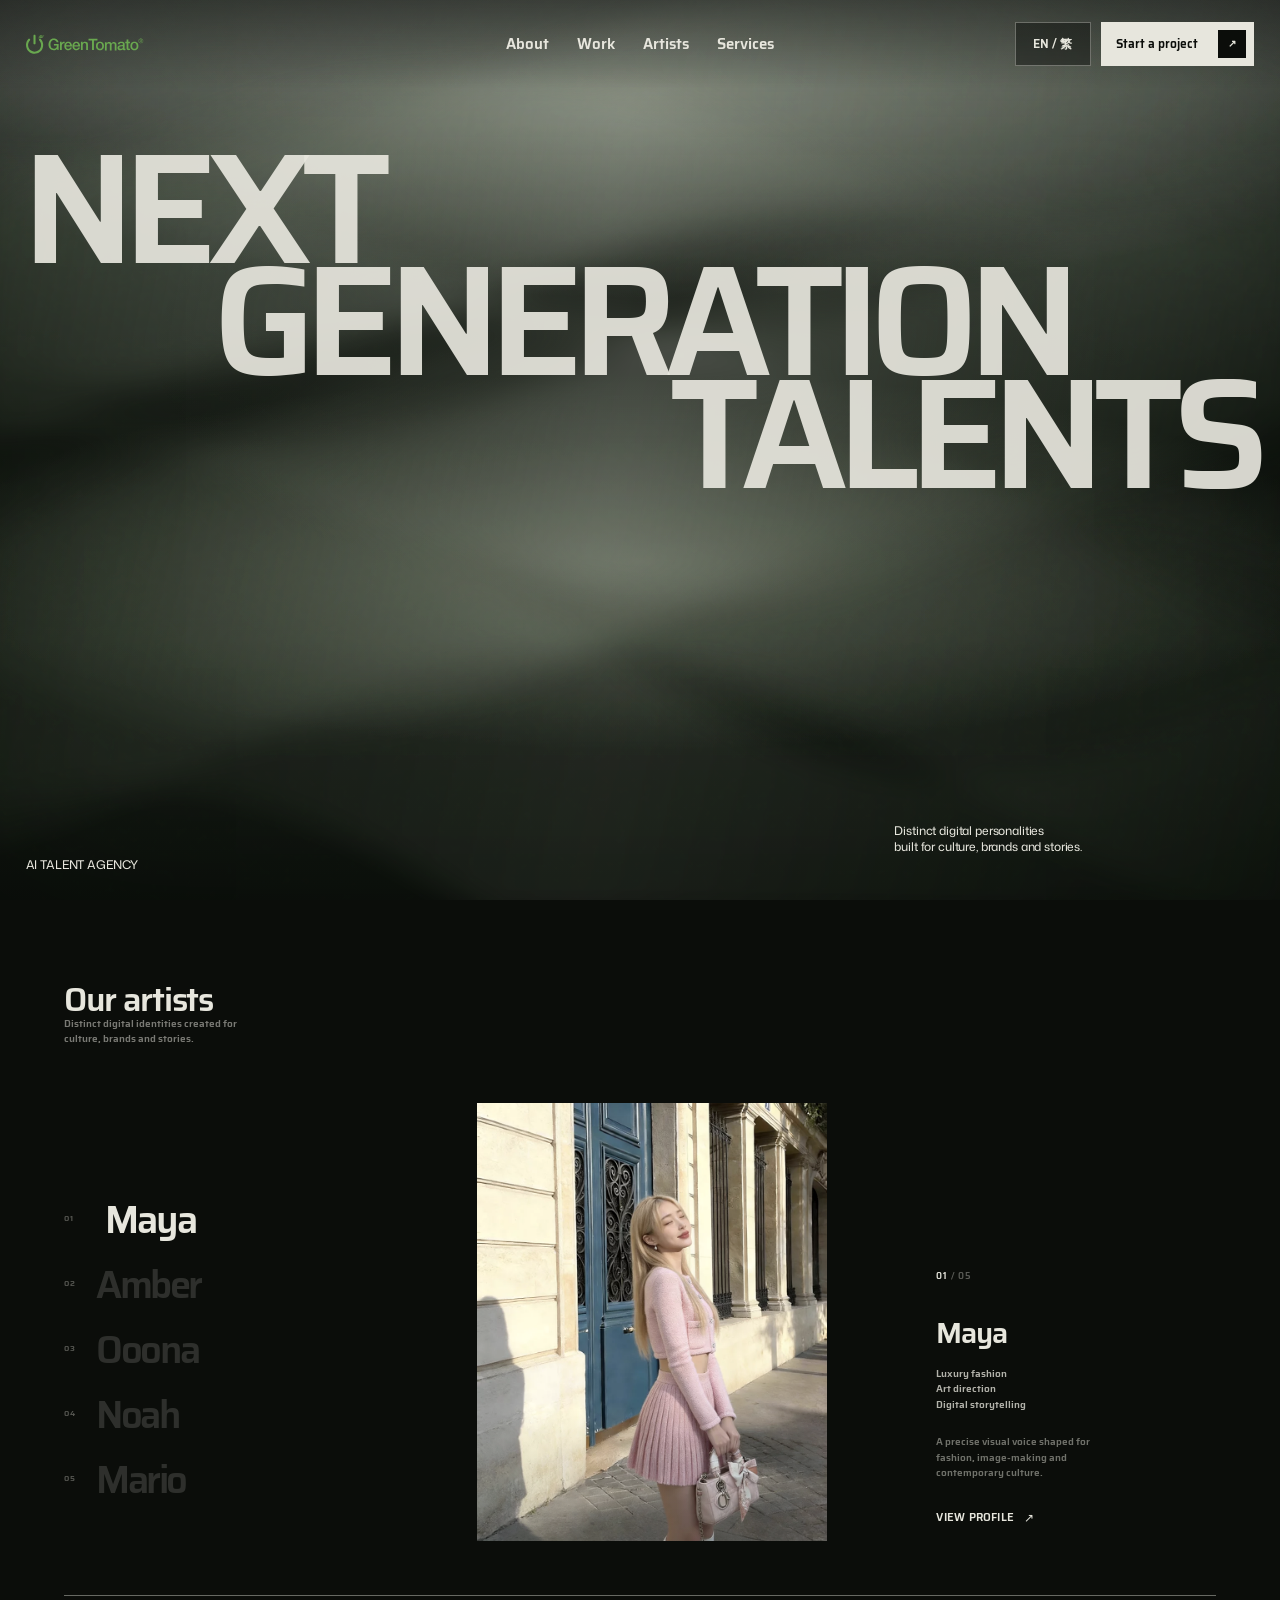
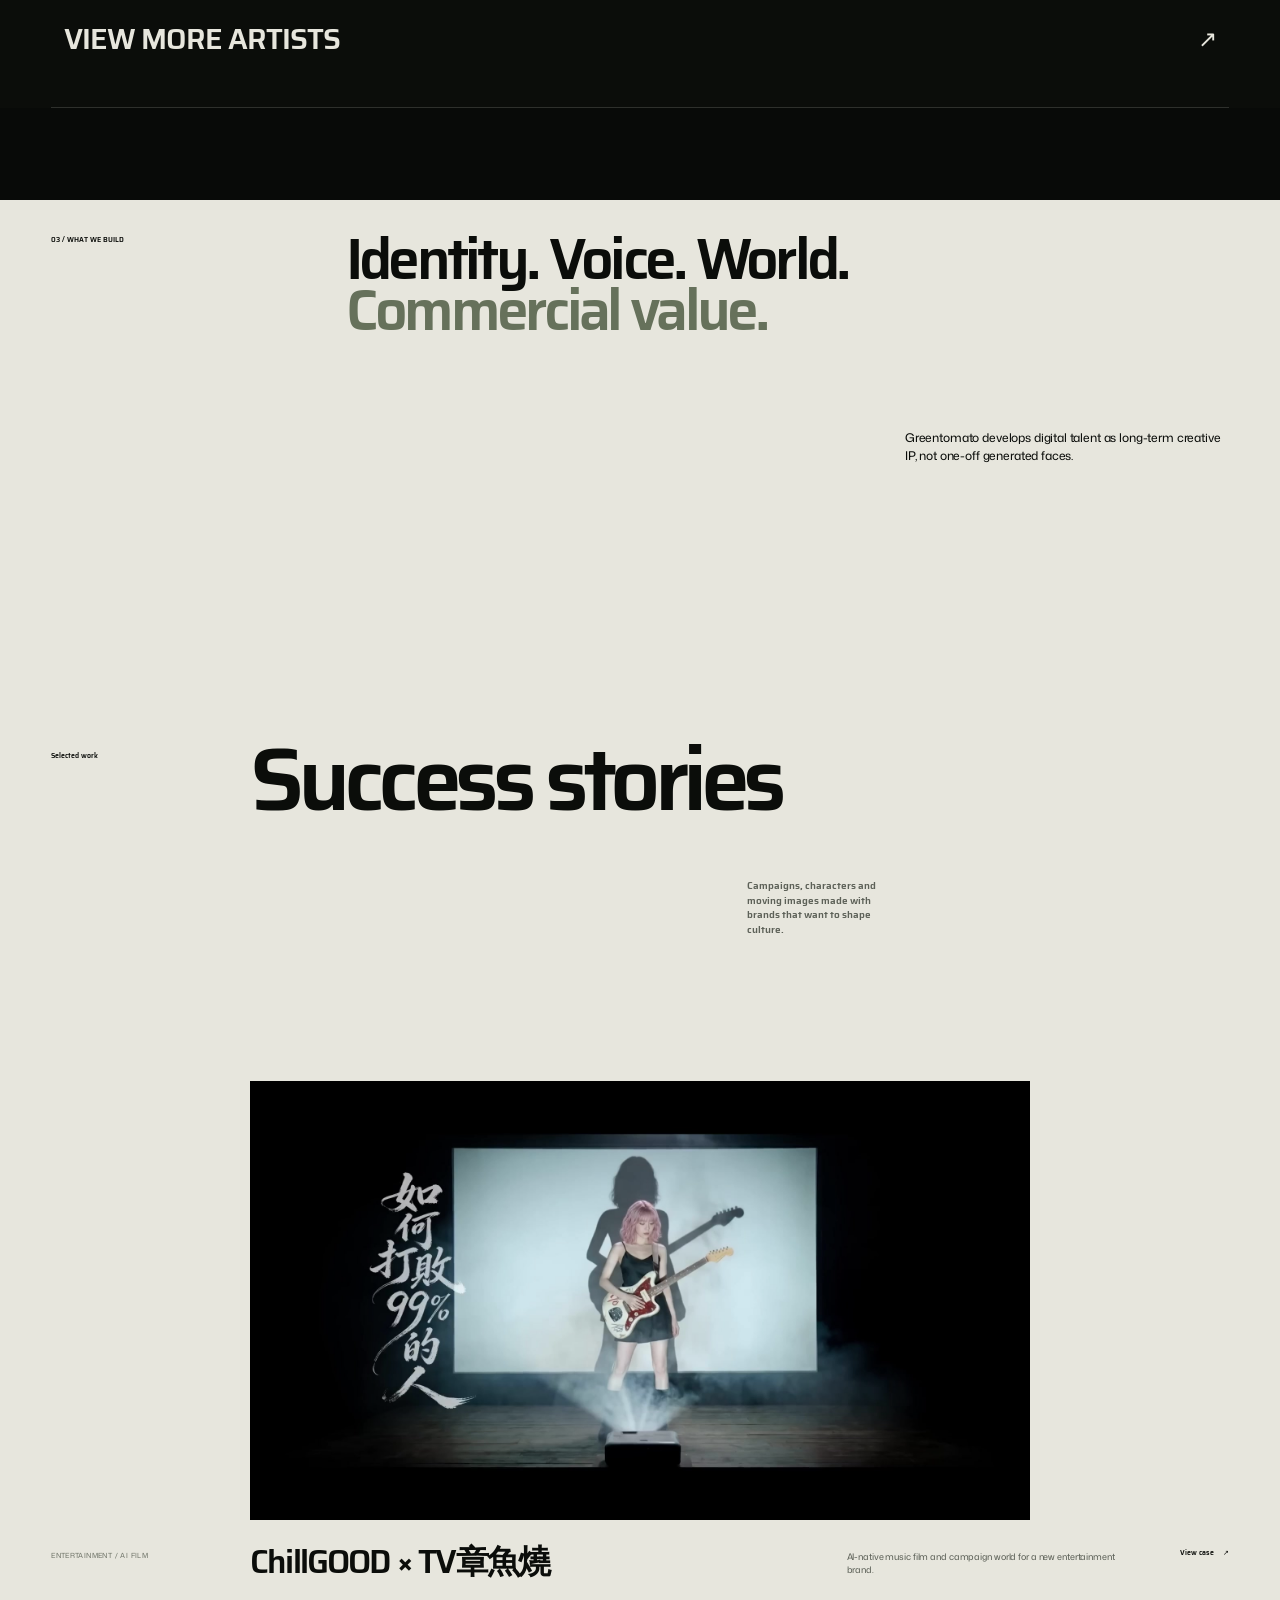
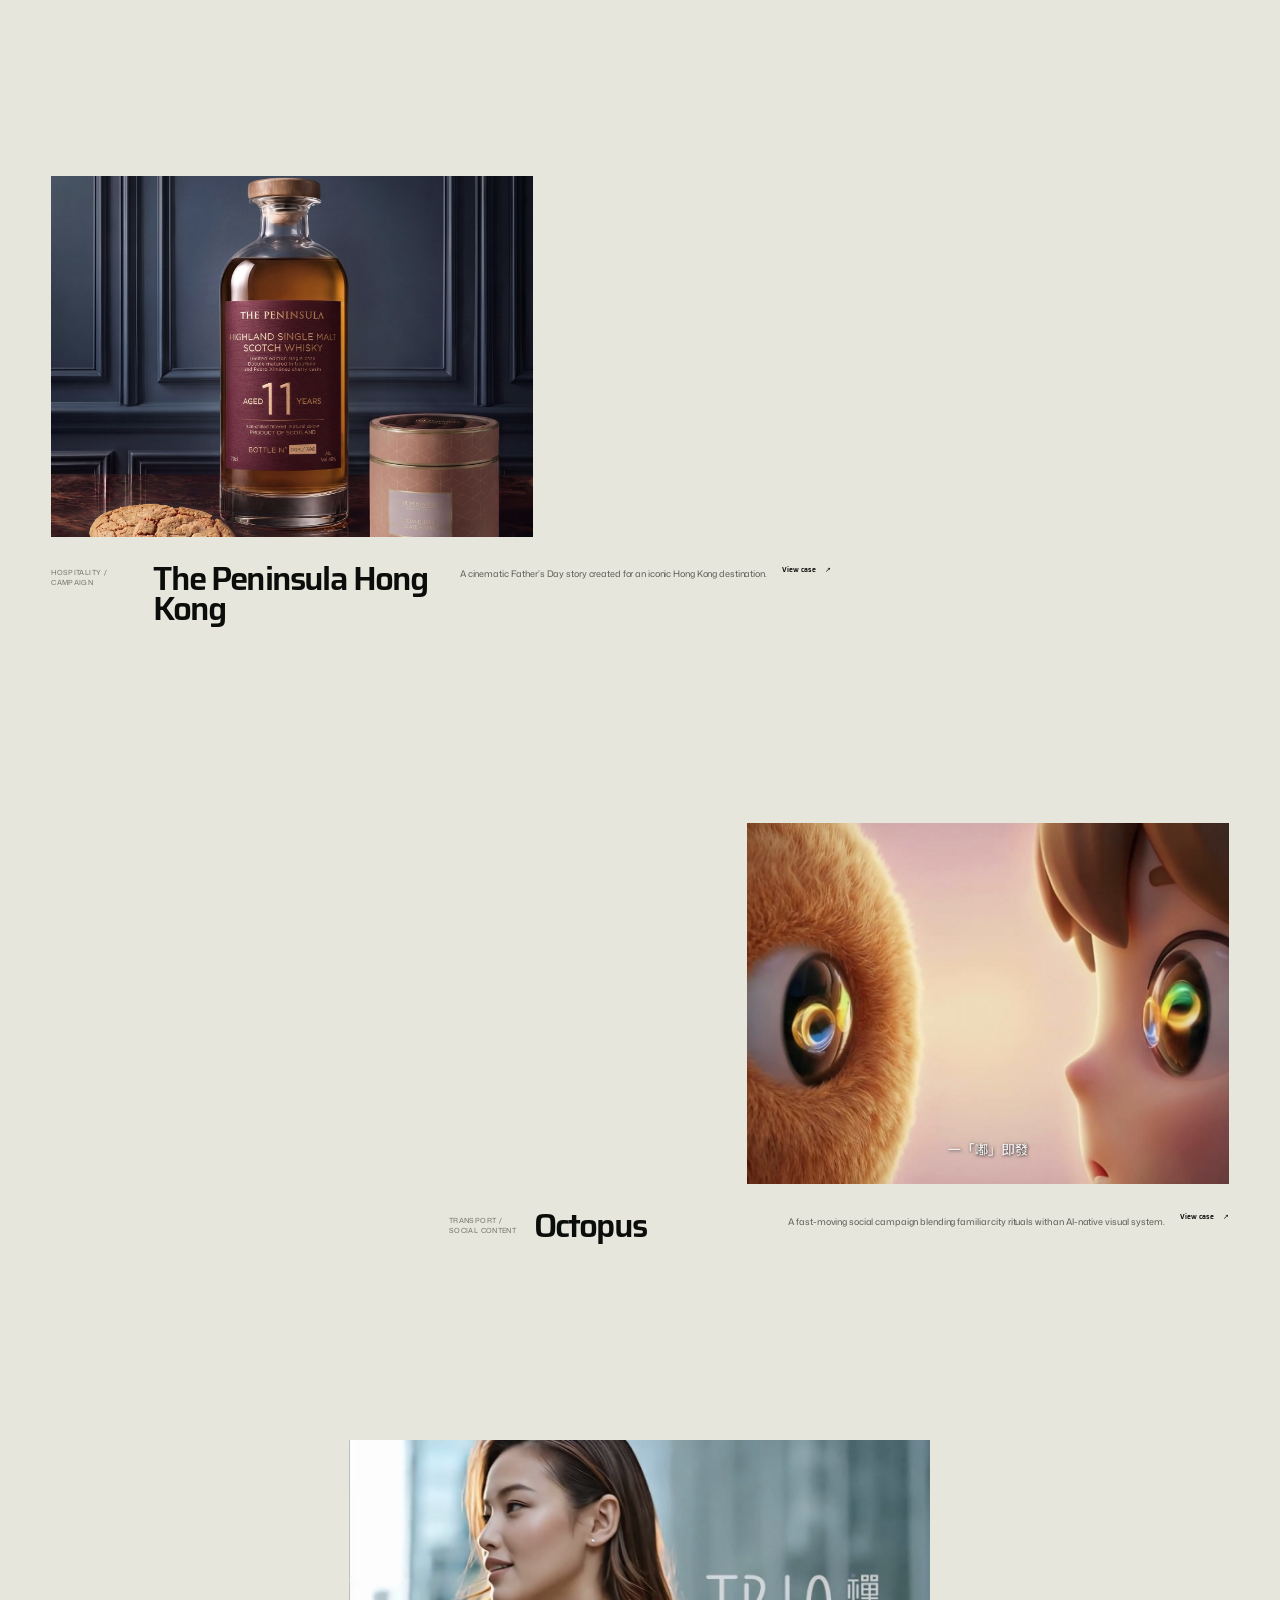
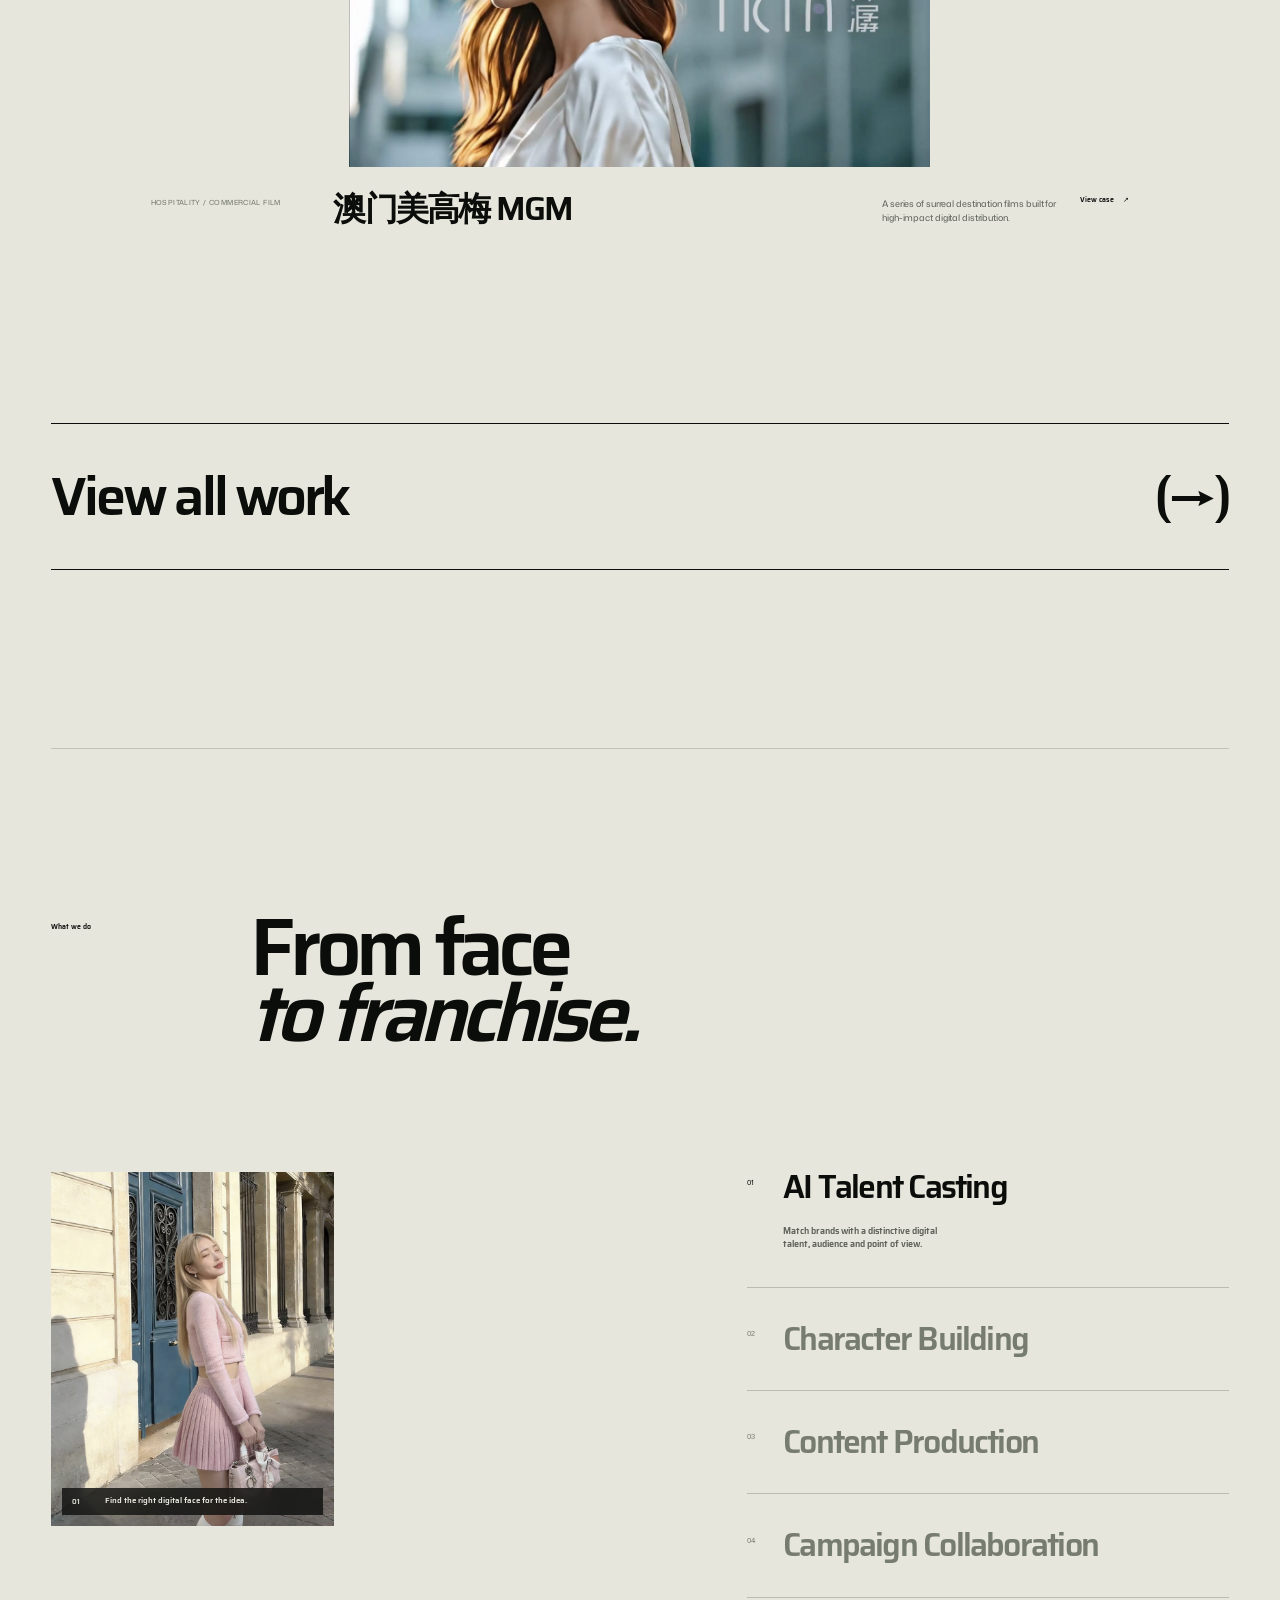
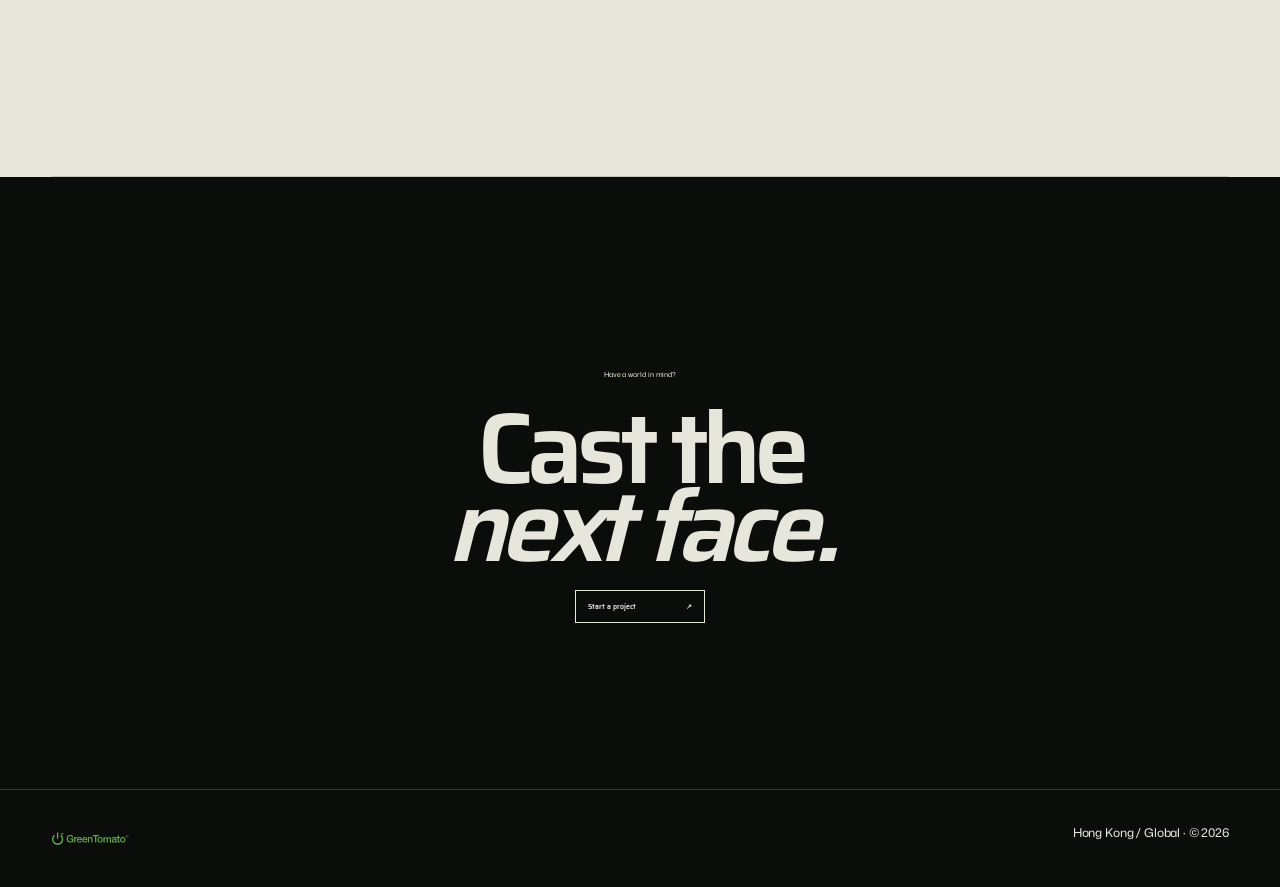
==== commit 8a21f0ab: "Redesign artist chapter as editorial talent selection" ====
--- a/index.html
+++ b/index.html
@@ -6,7 +6,7 @@
   <meta name="description" content="Greentomato represents next-generation AI artists and produces AI-native campaigns for brands.">
   <meta name="theme-color" content="#0b0d0a">
   <title>Greentomato | Next-generation artists</title>
-  <link rel="stylesheet" href="home-v4.css?v=20260731-36">
+  <link rel="stylesheet" href="home-v4.css?v=20260731-37">
   <link rel="stylesheet" href="typography.css?v=20260730-8">
 </head>
 <body>
@@ -43,15 +43,10 @@
 
     <section class="artists" id="artists" aria-labelledby="artists-title">
       <div class="artists-shell">
-        <h2 class="sr-only" id="artists-title">Greentomato artists and original worlds.</h2>
-        <aside class="artists-manifesto">
-          <div class="artists-manifesto-head">
-            <span>GT Journal / Artist Index</span>
-            <small>01—05 / 2026</small>
-          </div>
-          <p>Distinct identities with a point of view, created for culture, brands and stories.</p>
-          <p>We move with AI while keeping human taste, craft and intention at the centre.</p>
-        </aside>
+        <header class="artists-intro">
+          <h2 id="artists-title">Our artists</h2>
+          <p>Distinct digital identities created for culture, brands and stories.</p>
+        </header>
         <div class="artist-name-list" role="list" aria-label="Greentomato artists">
           <a class="artist-name is-active" data-artist="0" href="maya.html" role="listitem"><span>Maya</span></a>
           <a class="artist-name" data-artist="1" href="amber.html" role="listitem"><span>Amber</span></a>
@@ -66,9 +61,14 @@
           <span class="artist-preview-layer" aria-hidden="true">
             <img data-artist-image-next src="assets/artist-previews/maya.webp" alt="">
           </span>
-          <span class="artist-preview-index" aria-hidden="true">GT / ARTIST <b data-artist-short-number>01</b></span>
-          <span class="artist-preview-meta"><b data-artist-role>Luxury fashion / Art direction</b><i>View profile ↗</i></span>
         </a>
+        <aside class="artist-detail" aria-live="polite">
+          <span class="artist-detail-count"><b data-artist-short-number>01</b> / 05</span>
+          <h3 data-artist-name>Maya</h3>
+          <p class="artist-detail-role" data-artist-role>Luxury fashion<br>Art direction<br>Digital storytelling</p>
+          <p class="artist-detail-copy" data-artist-copy>A precise visual voice shaped for fashion, image-making and contemporary culture.</p>
+          <a data-artist-detail-link href="maya.html">View profile <b aria-hidden="true">↗</b></a>
+        </aside>
         <a class="artists-view-more" href="artists.html"><span>View more artists</span><b aria-hidden="true">↗</b></a>
       </div>
     </section>
@@ -166,6 +166,6 @@
     </section>
   </main>
   <footer><span class="official-logo" role="img" aria-label="Greentomato"></span><p>Hong Kong / Global · © 2026</p></footer>
-  <script src="home-v4.js?v=20260731-26"></script>
+  <script src="home-v4.js?v=20260731-27"></script>
 </body>
 </html>
--- a/home-v4.css
+++ b/home-v4.css
@@ -1308,6 +1308,361 @@
     grid-row: 2;
     width: min(58vw, 330px);
     margin-top: 28px;
+  }
+}
+
+/* Artist editorial selection, focused and restrained. */
+main .artists {
+  min-height: auto;
+}
+
+main .artists-shell {
+  display: grid;
+  grid-template-columns: minmax(180px, 1fr) minmax(280px, 1.45fr) minmax(190px, .92fr);
+  grid-template-rows: auto 1fr auto;
+  column-gap: clamp(34px, 5vw, 84px);
+  row-gap: clamp(42px, 6vh, 72px);
+  min-height: auto;
+  padding: clamp(84px, 9vh, 110px) clamp(24px, 5vw, 88px) clamp(46px, 6vh, 68px);
+}
+
+main .artists-intro {
+  grid-column: 1 / -1;
+  grid-row: 1;
+  display: grid;
+  grid-template-columns: minmax(180px, 1fr) minmax(280px, 1.45fr) minmax(190px, .92fr);
+  column-gap: clamp(34px, 5vw, 84px);
+  align-items: end;
+}
+
+main .artists-intro h2 {
+  grid-column: 1 / 3;
+  margin: 0;
+  color: var(--ivory);
+  font-size: clamp(42px, 4.2vw, 68px);
+  font-weight: 600;
+  letter-spacing: -.055em;
+  line-height: .95;
+  text-transform: none;
+}
+
+main .artists-intro p {
+  grid-column: 3;
+  max-width: 28ch;
+  margin: 0 0 .25em;
+  color: rgba(231, 230, 221, .5);
+  font-size: clamp(10px, .72vw, 13px);
+  line-height: 1.55;
+}
+
+main .artist-name-list {
+  grid-column: 1;
+  grid-row: 2;
+  align-self: center;
+  display: flex;
+  flex-direction: column;
+  align-items: stretch;
+  width: 100%;
+  gap: 0;
+  padding: 0;
+  border: 0;
+}
+
+main .artist-name {
+  display: grid;
+  grid-template-columns: 32px 1fr;
+  align-items: center;
+  width: 100%;
+  padding: .16em 0;
+  border: 0;
+  color: rgba(231, 230, 221, .28);
+  font-size: clamp(34px, 3vw, 50px);
+  font-weight: 600;
+  letter-spacing: -.05em;
+  line-height: 1;
+  transition: color 220ms ease;
+}
+
+main .artist-name::before {
+  display: block;
+  width: auto;
+  color: rgba(231, 230, 221, .32);
+  font-size: 9px;
+  font-weight: 600;
+  letter-spacing: .08em;
+  line-height: 1;
+  transform: none;
+}
+
+main .artist-name:hover,
+main .artist-name:focus-visible,
+main .artist-name.is-active {
+  color: var(--ivory);
+  transform: none;
+}
+
+main .artist-name:hover span,
+main .artist-name:focus-visible span,
+main .artist-name.is-active span {
+  transform: translateX(5px);
+  letter-spacing: -.05em;
+}
+
+main .artist-preview {
+  position: relative;
+  top: auto;
+  right: auto;
+  grid-column: 2;
+  grid-row: 2;
+  align-self: center;
+  justify-self: center;
+  width: min(100%, 350px);
+  height: auto;
+  min-height: 0;
+  aspect-ratio: 4 / 5;
+  margin: 0;
+  overflow: hidden;
+  transform: none;
+}
+
+main .artist-preview-layer img {
+  object-position: center top;
+}
+
+main .artist-preview::after {
+  background: linear-gradient(180deg, transparent 70%, rgba(5, 12, 8, .2));
+}
+
+main .artist-detail {
+  grid-column: 3;
+  grid-row: 2;
+  align-self: end;
+  max-width: 250px;
+  padding-bottom: clamp(8px, 1.4vh, 18px);
+  color: var(--ivory);
+}
+
+main .artist-detail-count {
+  display: block;
+  margin-bottom: clamp(24px, 4vh, 42px);
+  color: rgba(231, 230, 221, .36);
+  font-size: 9px;
+  font-weight: 600;
+  letter-spacing: .08em;
+}
+
+main .artist-detail-count b {
+  color: var(--ivory);
+  font-weight: 600;
+}
+
+main .artist-detail h3 {
+  margin: 0 0 18px;
+  font-size: clamp(26px, 2.25vw, 38px);
+  font-weight: 600;
+  letter-spacing: -.045em;
+  line-height: 1;
+}
+
+main .artist-detail-role,
+main .artist-detail-copy {
+  margin: 0;
+  font-size: clamp(10px, .72vw, 13px);
+  line-height: 1.55;
+}
+
+main .artist-detail-role {
+  color: rgba(231, 230, 221, .76);
+}
+
+main .artist-detail-copy {
+  max-width: 27ch;
+  margin-top: 22px;
+  color: rgba(231, 230, 221, .46);
+}
+
+main .artist-detail > a {
+  display: inline-flex;
+  gap: 10px;
+  align-items: center;
+  margin-top: 28px;
+  color: var(--ivory);
+  font-size: 11px;
+  font-weight: 600;
+  letter-spacing: .02em;
+  text-transform: uppercase;
+}
+
+main .artist-detail > a b {
+  font-size: 1.05em;
+  font-weight: 400;
+  transition: transform 180ms ease;
+}
+
+main .artist-detail > a:hover b,
+main .artist-detail > a:focus-visible b {
+  transform: translate(3px, -3px);
+}
+
+main .artists-view-more {
+  grid-column: 1 / -1;
+  grid-row: 3;
+  width: 100%;
+  margin: 0;
+  padding: clamp(24px, 3.2vh, 36px) 0 0;
+  border-top: 1px solid rgba(231, 230, 221, .35);
+  font-size: clamp(25px, 2.25vw, 36px);
+}
+
+@media (max-width: 900px) {
+  main .artists-shell {
+    grid-template-columns: minmax(0, 1.15fr) minmax(180px, .85fr);
+    grid-template-rows: auto auto auto auto;
+    gap: 34px 26px;
+    min-height: auto;
+    padding: 92px 18px 50px;
+  }
+
+  main .artists-intro {
+    grid-column: 1 / -1;
+    grid-row: 1;
+    display: block;
+  }
+
+  main .artists-intro h2 {
+    font-size: clamp(40px, 8vw, 60px);
+  }
+
+  main .artists-intro p {
+    max-width: 34ch;
+    margin-top: 18px;
+  }
+
+  main .artist-name-list {
+    grid-column: 1 / -1;
+    grid-row: 2;
+    display: grid;
+    grid-template-columns: repeat(5, max-content);
+    gap: 22px;
+    overflow-x: auto;
+    padding: 0 0 10px;
+    scrollbar-width: none;
+  }
+
+  main .artist-name-list::-webkit-scrollbar {
+    display: none;
+  }
+
+  main .artist-name {
+    display: block;
+    width: auto;
+    padding: 0;
+    font-size: clamp(25px, 5.5vw, 36px);
+  }
+
+  main .artist-name::before {
+    display: none;
+  }
+
+  main .artist-preview {
+    grid-column: 1;
+    grid-row: 3;
+    justify-self: start;
+    width: min(100%, 380px);
+  }
+
+  main .artist-detail {
+    grid-column: 2;
+    grid-row: 3;
+    align-self: end;
+    width: 100%;
+  }
+
+  main .artists-view-more {
+    grid-column: 1 / -1;
+    grid-row: 4;
+    font-size: clamp(24px, 5.5vw, 32px);
+  }
+}
+
+@media (max-width: 560px) {
+  main .artists-shell {
+    display: grid;
+    grid-template-columns: 1fr;
+    grid-template-rows: auto auto auto auto auto;
+    gap: 28px;
+    padding: 82px 16px 42px;
+  }
+
+  main .artists-intro h2 {
+    font-size: 42px;
+  }
+
+  main .artist-name-list {
+    grid-column: 1;
+    grid-row: 2;
+    gap: 18px;
+  }
+
+  main .artist-name {
+    font-size: 28px;
+  }
+
+  main .artist-preview {
+    grid-column: 1;
+    grid-row: 3;
+    width: min(78vw, 320px);
+  }
+
+  main .artist-detail {
+    grid-column: 1;
+    grid-row: 4;
+    display: grid;
+    grid-template-columns: 1fr 1fr;
+    column-gap: 22px;
+    max-width: none;
+    padding: 0;
+  }
+
+  main .artist-detail-count {
+    grid-column: 1;
+    margin-bottom: 16px;
+  }
+
+  main .artist-detail h3 {
+    grid-column: 1;
+    margin-bottom: 14px;
+  }
+
+  main .artist-detail-role {
+    grid-column: 1;
+  }
+
+  main .artist-detail-copy {
+    grid-column: 2;
+    grid-row: 2 / 5;
+    margin: 0;
+  }
+
+  main .artist-detail > a {
+    grid-column: 1;
+    margin-top: 22px;
+  }
+
+  main .artists-view-more {
+    grid-column: 1;
+    grid-row: 5;
+    margin-top: 12px;
+    padding-top: 24px;
+    font-size: 25px;
+  }
+}
+
+@media (prefers-reduced-motion: reduce) {
+  main .artist-name span,
+  main .artist-preview-layer,
+  main .artist-detail > a b {
+    transition: none;
   }
 }
 
@@ -3009,107 +3364,188 @@
   }
 }
 
-/* Final cascade lock: compact editorial Artist index. */
+/* Continuous homepage contract */
+html,
+body {
+  scroll-snap-type: none;
+}
+
+main {
+  overflow: clip;
+}
+
+main .artists,
+main .success-stories,
+main .services,
+main .contact {
+  position: relative;
+  min-height: auto;
+  scroll-snap-align: none;
+  scroll-snap-stop: normal;
+}
+
+main .artists::after,
+main .success-stories::after,
+main .services::after {
+  position: absolute;
+  right: clamp(18px, 4vw, 76px);
+  bottom: 0;
+  left: clamp(18px, 4vw, 76px);
+  height: 1px;
+  background: currentColor;
+  content: "";
+  opacity: .16;
+}
+
+main .success-stories {
+  padding-top: clamp(92px, 12vw, 168px);
+  padding-bottom: clamp(104px, 14vw, 190px);
+}
+
+main .services {
+  padding-top: clamp(104px, 13vw, 184px);
+  padding-bottom: clamp(112px, 14vw, 196px);
+}
+
+main .contact {
+  padding-top: clamp(120px, 15vw, 220px);
+  padding-bottom: clamp(104px, 13vw, 188px);
+}
+
+/* Final Artist layout: list, portrait, profile notes. */
 main .artists {
   min-height: auto;
 }
 main .artists-shell {
   position: relative;
   display: grid;
-  grid-template-columns: minmax(150px, 2fr) minmax(300px, 4.4fr) minmax(220px, 2.7fr);
-  grid-template-rows: 1fr auto;
-  gap: clamp(28px, 3.2vw, 62px);
-  min-height: clamp(720px, 96svh, 940px);
-  padding: clamp(104px, 12vh, 138px) clamp(24px, 4vw, 76px) clamp(42px, 6vh, 70px);
-}
-main .artists-manifesto {
+  grid-template-columns: minmax(180px, 1fr) minmax(280px, 1.45fr) minmax(190px, .92fr);
+  grid-template-rows: auto 1fr auto;
+  column-gap: clamp(34px, 5vw, 84px);
+  row-gap: clamp(42px, 6vh, 72px);
+  min-height: auto;
+  padding: clamp(84px, 9vh, 110px) clamp(24px, 5vw, 88px) clamp(46px, 6vh, 68px);
+}
+main .artists-intro {
+  position: static;
+  top: auto;
+  right: auto;
+  bottom: auto;
+  left: auto;
+  grid-column: 1 / -1;
+  grid-row: 1;
+  width: auto;
+  transform: none;
+}
+main .artist-name-list {
   grid-column: 1;
-  grid-row: 1;
+  grid-row: 2;
   align-self: center;
   width: 100%;
-  max-width: 230px;
-  margin: 0;
-}
-main .artists-view-more {
-  grid-column: 2 / 4;
-  grid-row: 2;
+  gap: 0;
+  padding: 56px 0 0;
+  border: 0;
+}
+main .artist-name {
+  display: grid;
+  grid-template-columns: 32px 1fr;
   width: 100%;
-  min-width: 0;
-  min-height: 0;
-  margin: clamp(10px, 1.5vh, 20px) 0 0;
-  padding: clamp(24px, 3.5vh, 40px) 0 0;
-  font-size: clamp(25px, 2.25vw, 38px);
-}
-main .artist-name-list {
-  grid-column: 2;
-  grid-row: 1;
-  align-self: center;
-  align-items: stretch;
-  width: 100%;
-  gap: 0;
-  padding: 0;
-}
-main .artist-name {
-  width: 100%;
-  padding: .22em 0 .2em;
-  font-size: clamp(42px, 4.2vw, 72px);
-  line-height: .94;
+  padding: .16em 0;
+  border: 0;
+  font-size: clamp(34px, 3vw, 50px);
+  line-height: 1;
 }
 main .artist-preview {
   position: relative;
   top: auto;
   right: auto;
-  grid-column: 3;
-  grid-row: 1;
+  grid-column: 2;
+  grid-row: 2;
   align-self: center;
-  justify-self: end;
-  width: min(100%, 330px);
+  justify-self: center;
+  width: min(100%, 350px);
   height: auto;
   min-height: 0;
+  aspect-ratio: 4 / 5;
+  margin: 0;
   transform: none;
+}
+main .artist-detail {
+  grid-column: 3;
+  grid-row: 2;
+}
+main .artists-view-more {
+  grid-column: 1 / -1;
+  grid-row: 3;
+  width: 100%;
+  margin: 0;
+  padding: clamp(24px, 3.2vh, 36px) 0 0;
+  font-size: clamp(25px, 2.25vw, 36px);
 }
 
 @media (max-width: 900px) {
   main .artists-shell {
-    display: grid;
-    grid-template-columns: 1fr minmax(130px, 42%);
-    grid-template-rows: auto auto auto;
-    gap: 34px 20px;
-    min-height: auto;
-    padding: 96px 18px 48px;
-  }
-  main .artists-manifesto {
+    grid-template-columns: minmax(0, 1.15fr) minmax(180px, .85fr);
+    grid-template-rows: auto auto auto auto;
+    gap: 34px 26px;
+    padding: 92px 18px 50px;
+  }
+  main .artists-intro {
     grid-column: 1 / -1;
     grid-row: 1;
-    max-width: 38ch;
+  }
+  main .artist-name-list {
+    grid-column: 1 / -1;
+    grid-row: 2;
+    display: grid;
+    grid-template-columns: repeat(5, max-content);
+    width: 100%;
+    padding: 0 0 10px;
+  }
+  main .artist-name {
+    display: block;
+    width: auto;
+    padding: 0;
+    font-size: clamp(25px, 5.5vw, 36px);
+  }
+  main .artist-preview {
+    grid-column: 1;
+    grid-row: 3;
+    justify-self: start;
+    width: min(100%, 380px);
+  }
+  main .artist-detail {
+    grid-column: 2;
+    grid-row: 3;
+  }
+  main .artists-view-more {
+    grid-column: 1 / -1;
+    grid-row: 4;
+  }
+}
+
+@media (max-width: 560px) {
+  main .artists-shell {
+    grid-template-columns: 1fr;
+    grid-template-rows: auto auto auto auto auto;
+    gap: 28px;
+    padding: 82px 16px 42px;
   }
   main .artist-name-list {
     grid-column: 1;
     grid-row: 2;
   }
-  main .artist-name {
-    width: 100%;
-    padding: .22em 0 .2em;
-    font-size: clamp(30px, 9.2vw, 46px);
-    line-height: 1;
-  }
   main .artist-preview {
-    position: relative;
-    top: auto;
-    right: auto;
-    grid-column: 2;
-    grid-row: 2;
-    align-self: center;
-    width: 100%;
-    min-height: 0;
-    margin: 0;
-    transform: none;
+    grid-column: 1;
+    grid-row: 3;
+    width: min(78vw, 320px);
+  }
+  main .artist-detail {
+    grid-column: 1;
+    grid-row: 4;
   }
   main .artists-view-more {
-    grid-column: 1 / -1;
-    grid-row: 3;
-    margin-top: 4px;
-    padding-top: 24px;
-    font-size: clamp(22px, 6.3vw, 28px);
-  }
-}
+    grid-column: 1;
+    grid-row: 5;
+  }
+}
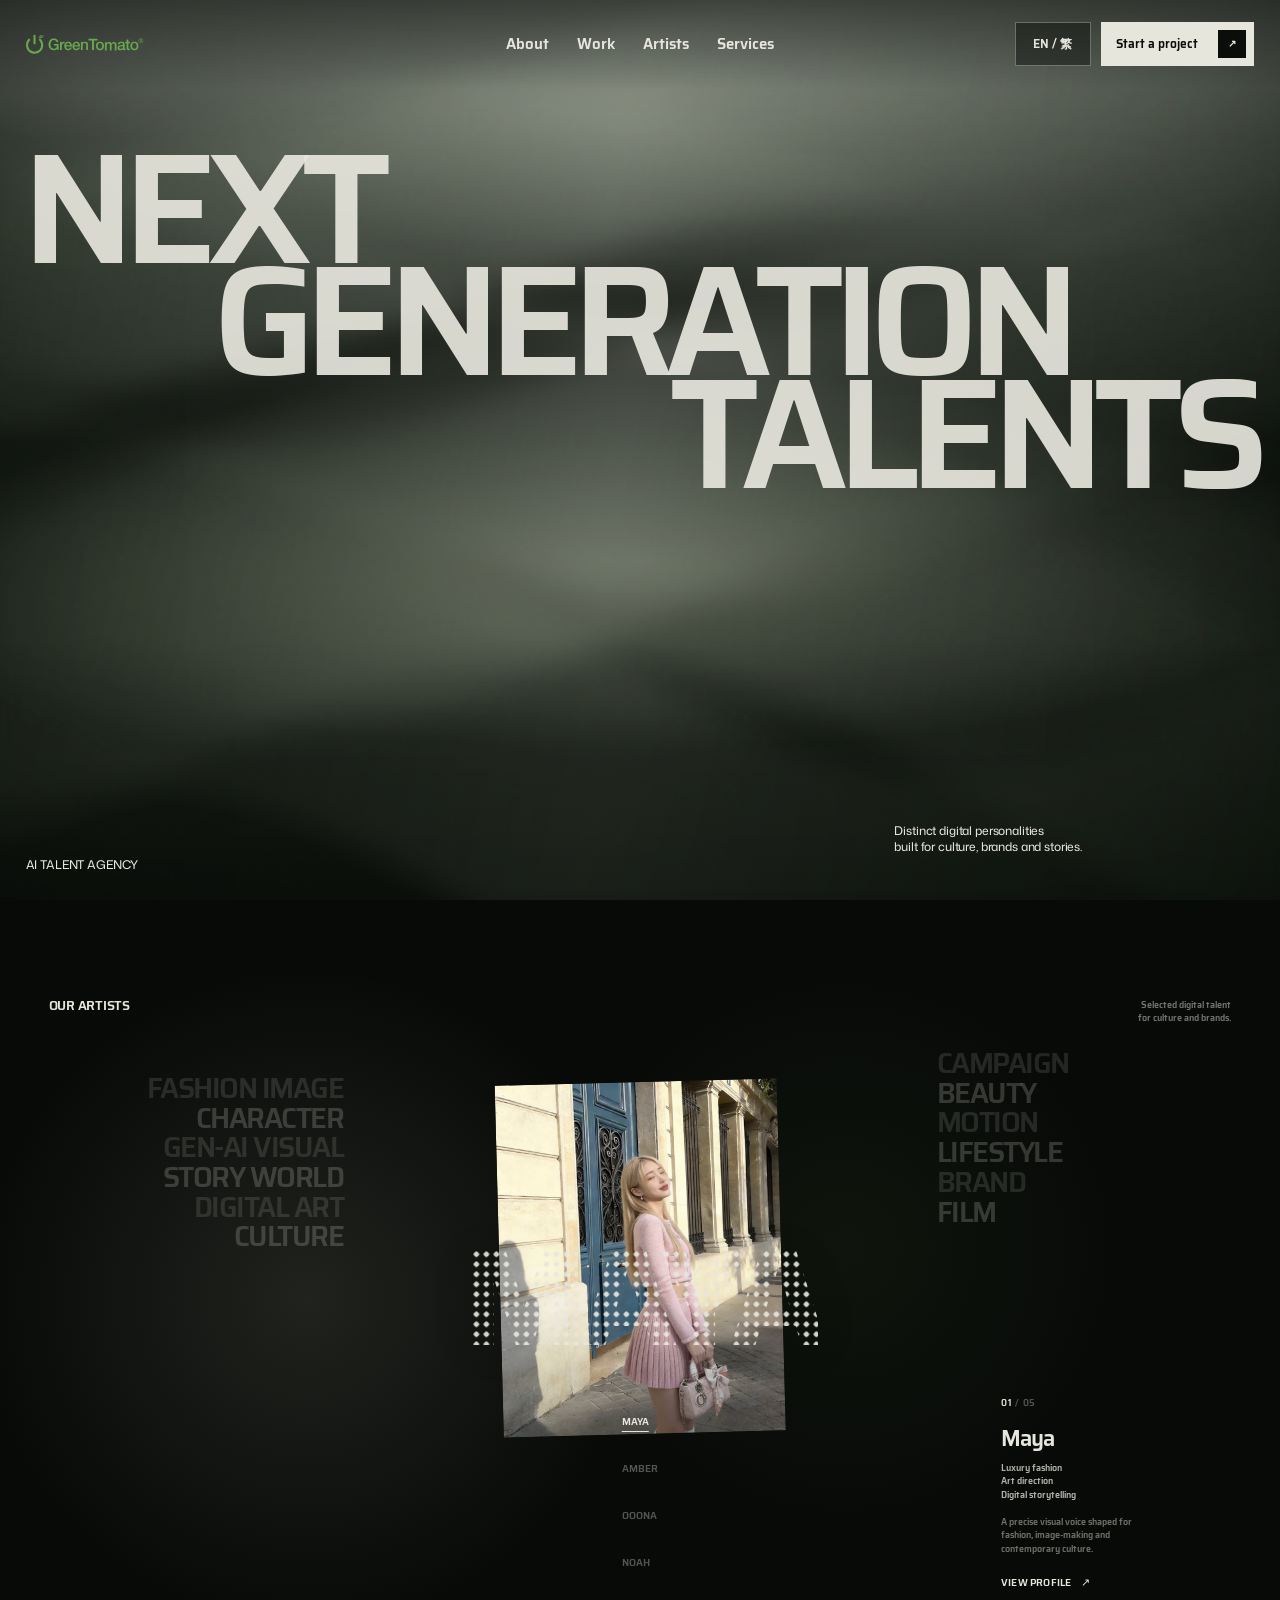
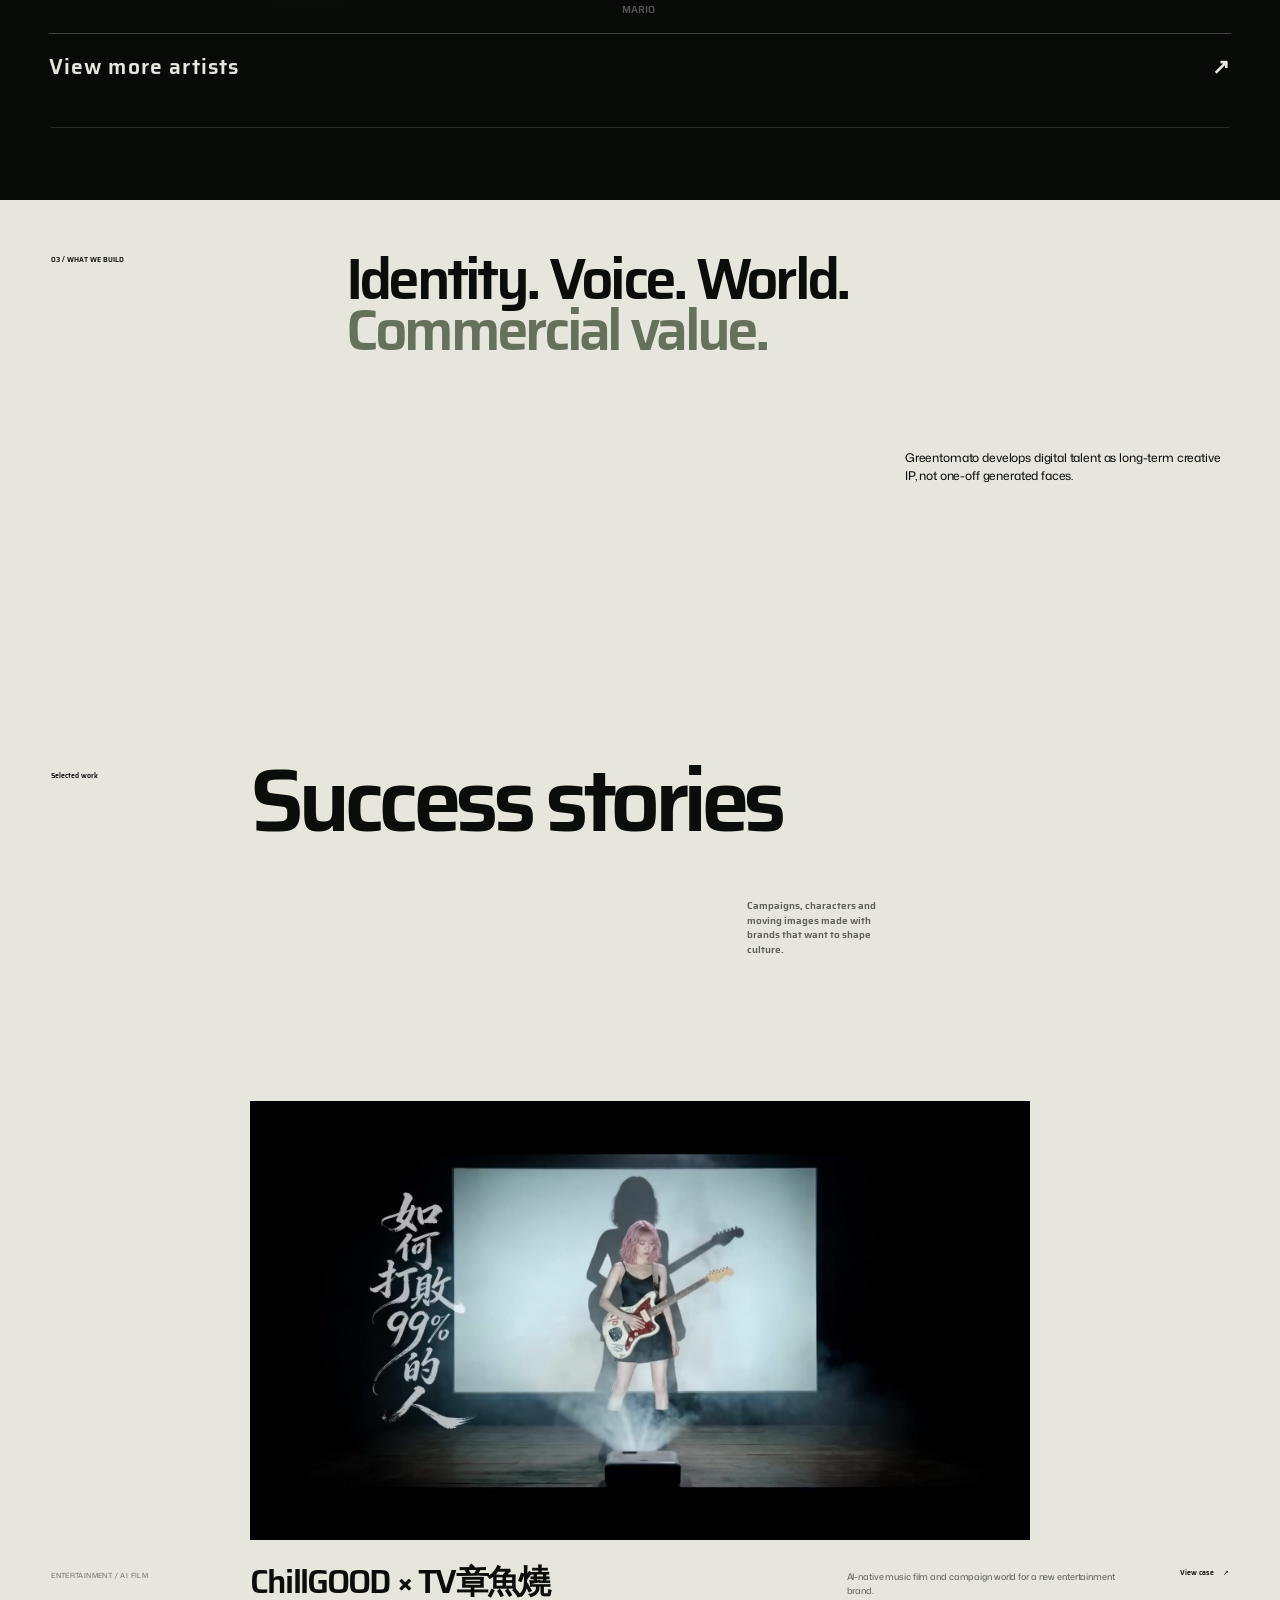
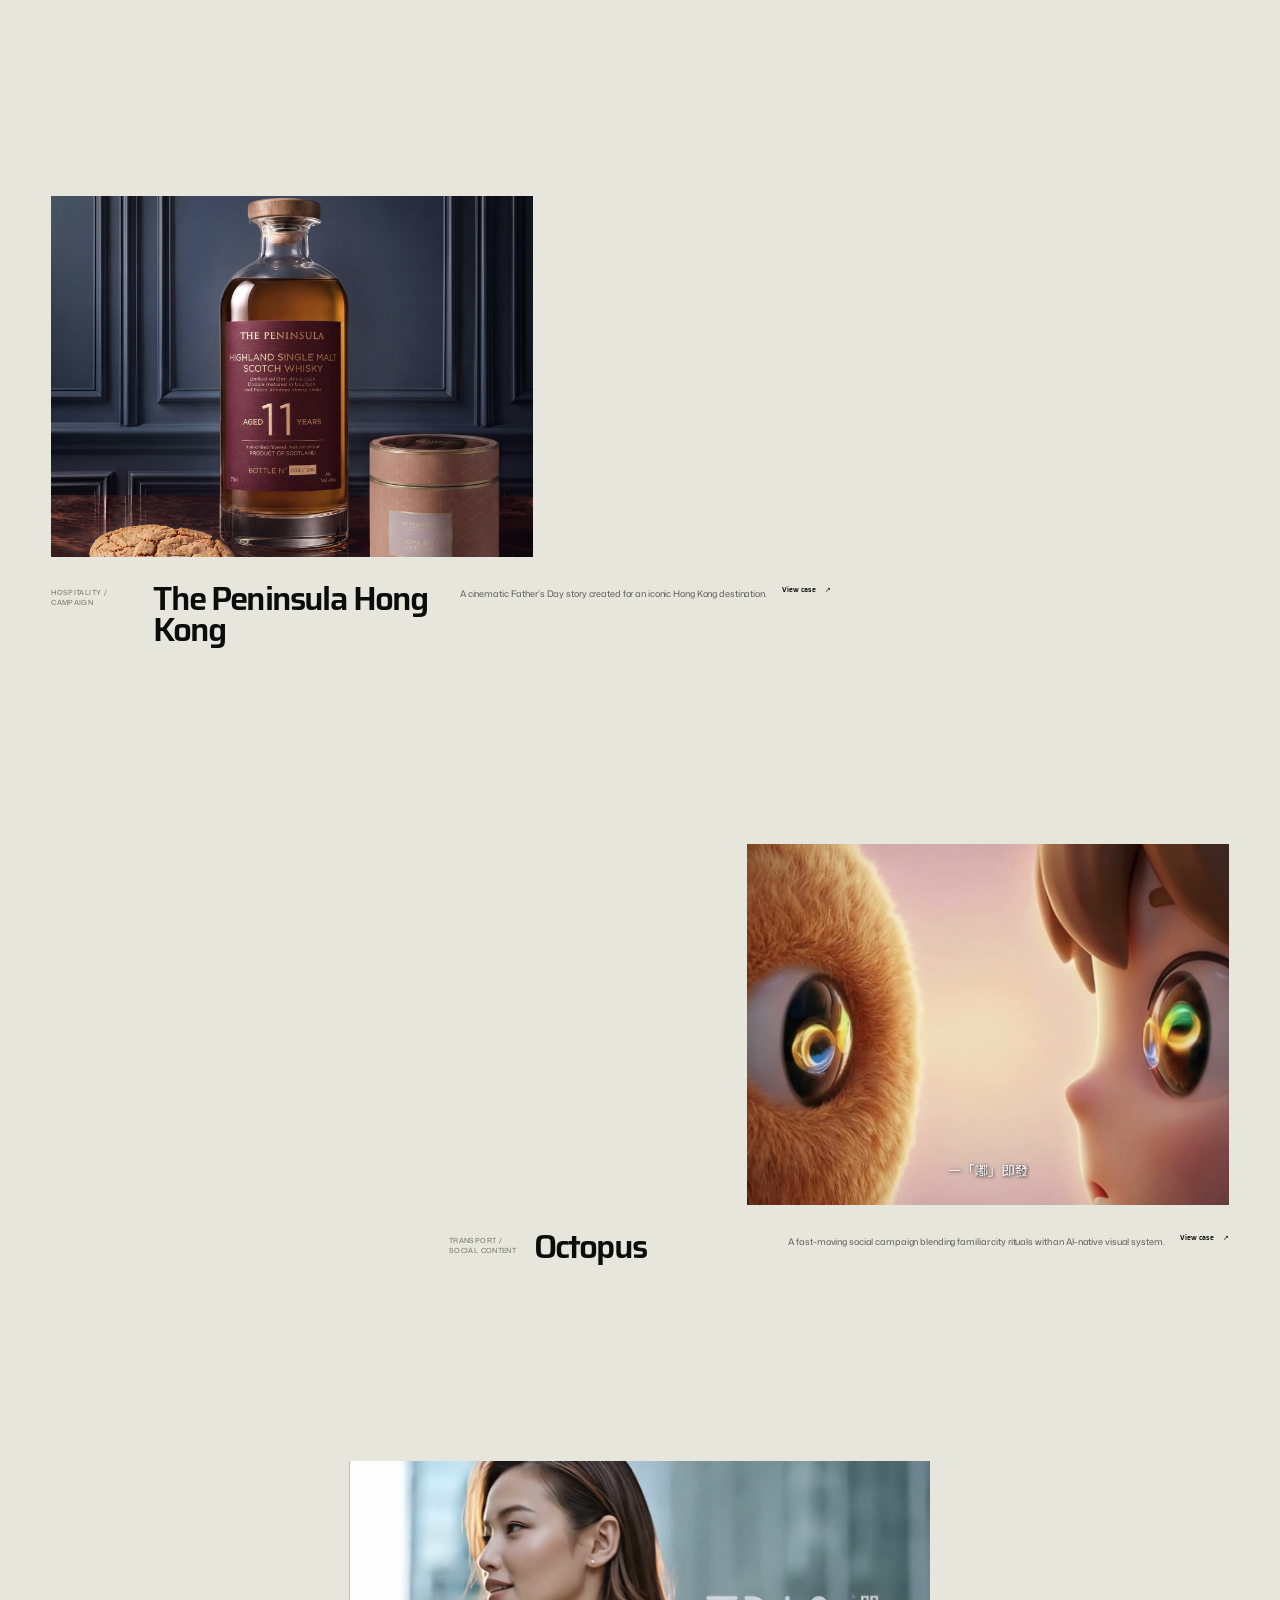
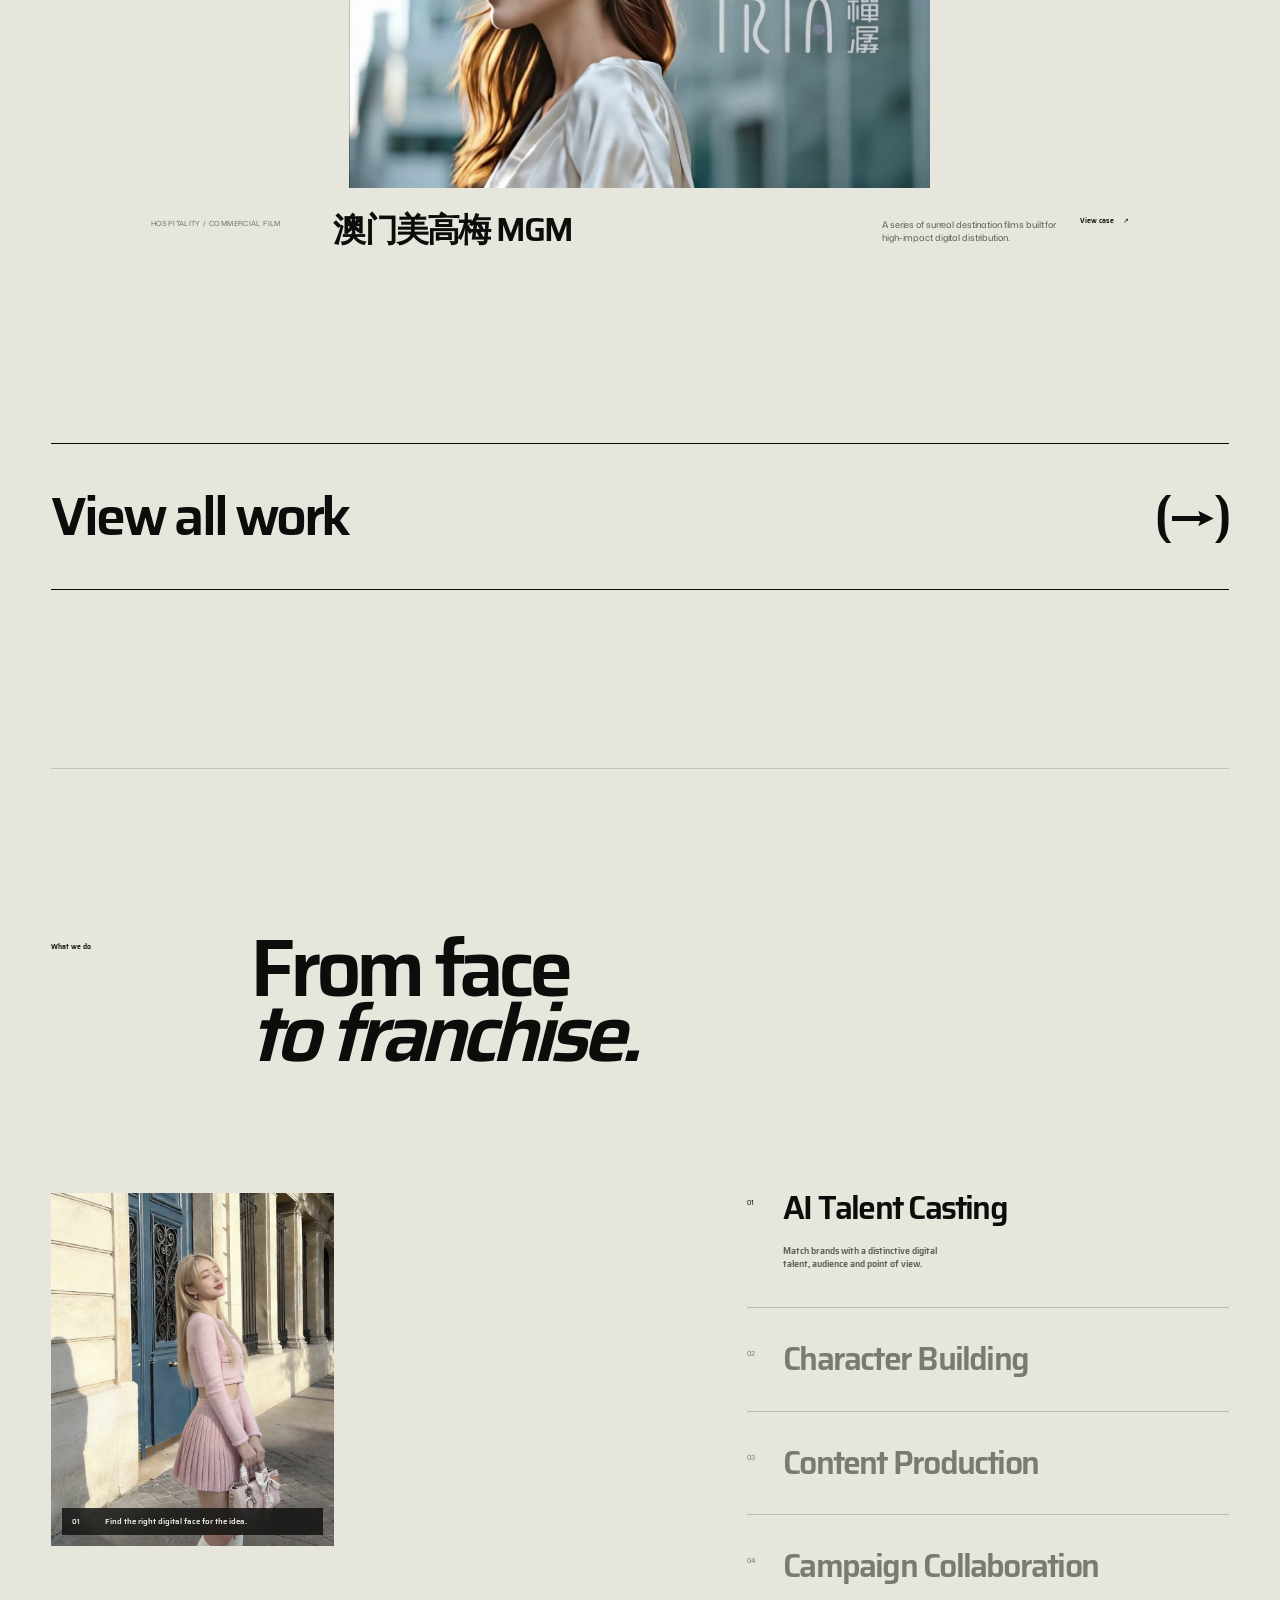
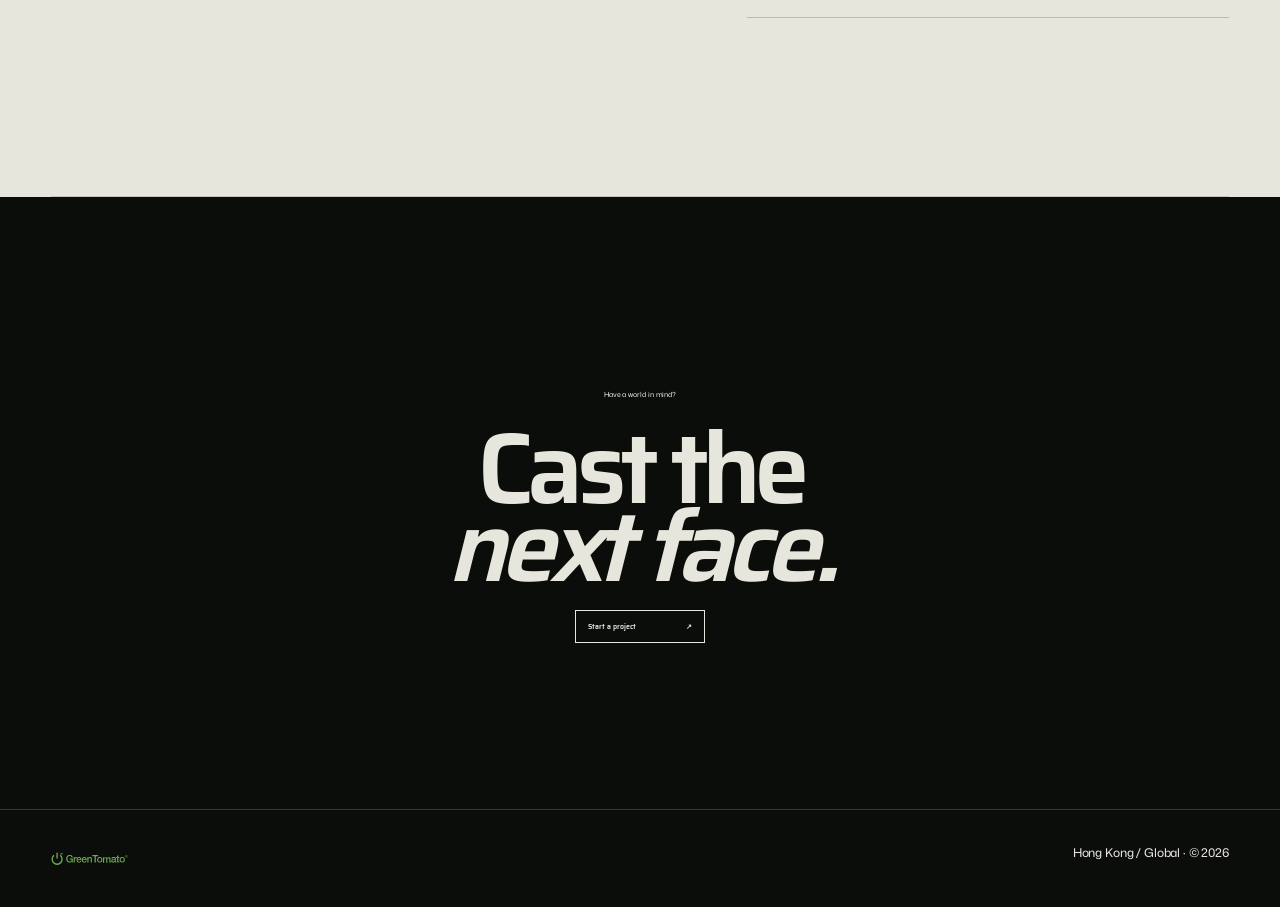
==== commit 5cbececb: "Rebuild artist chapter from kinetic reference" ====
--- a/index.html
+++ b/index.html
@@ -6,8 +6,9 @@
   <meta name="description" content="Greentomato represents next-generation AI artists and produces AI-native campaigns for brands.">
   <meta name="theme-color" content="#0b0d0a">
   <title>Greentomato | Next-generation artists</title>
-  <link rel="stylesheet" href="home-v4.css?v=20260731-37">
+  <link rel="stylesheet" href="home-v4.css?v=20260731-38">
   <link rel="stylesheet" href="typography.css?v=20260730-8">
+  <link rel="stylesheet" href="artist-kinetic.css?v=20260731-1">
 </head>
 <body>
   <a class="skip-link" href="#main">Skip to content</a>
@@ -45,14 +46,15 @@
       <div class="artists-shell">
         <header class="artists-intro">
           <h2 id="artists-title">Our artists</h2>
-          <p>Distinct digital identities created for culture, brands and stories.</p>
+          <p>Selected digital talent<br>for culture and brands.</p>
         </header>
-        <div class="artist-name-list" role="list" aria-label="Greentomato artists">
-          <a class="artist-name is-active" data-artist="0" href="maya.html" role="listitem"><span>Maya</span></a>
-          <a class="artist-name" data-artist="1" href="amber.html" role="listitem"><span>Amber</span></a>
-          <a class="artist-name" data-artist="2" href="ooona.html" role="listitem"><span>Ooona</span></a>
-          <a class="artist-name" data-artist="3" href="noah.html" role="listitem"><span>Noah</span></a>
-          <a class="artist-name" data-artist="4" href="mario.html" role="listitem"><span>Mario</span></a>
+        <div class="artist-field artist-field-left" aria-hidden="true">
+          <span>FASHION IMAGE</span><span>CHARACTER</span><span>GEN-AI VISUAL</span>
+          <span>STORY WORLD</span><span>DIGITAL ART</span><span>CULTURE</span>
+        </div>
+        <div class="artist-field artist-field-right" aria-hidden="true">
+          <span>CAMPAIGN</span><span>BEAUTY</span><span>MOTION</span>
+          <span>LIFESTYLE</span><span>BRAND</span><span>FILM</span>
         </div>
         <a class="artist-preview" data-artist-link href="maya.html" aria-label="View Maya profile">
           <span class="artist-preview-layer is-visible" aria-hidden="true">
@@ -62,6 +64,14 @@
             <img data-artist-image-next src="assets/artist-previews/maya.webp" alt="">
           </span>
         </a>
+        <p class="artist-display-name" data-artist-display aria-hidden="true">Maya</p>
+        <div class="artist-name-list" role="list" aria-label="Greentomato artists">
+          <a class="artist-name is-active" data-artist="0" href="maya.html" role="listitem"><span>Maya</span></a>
+          <a class="artist-name" data-artist="1" href="amber.html" role="listitem"><span>Amber</span></a>
+          <a class="artist-name" data-artist="2" href="ooona.html" role="listitem"><span>Ooona</span></a>
+          <a class="artist-name" data-artist="3" href="noah.html" role="listitem"><span>Noah</span></a>
+          <a class="artist-name" data-artist="4" href="mario.html" role="listitem"><span>Mario</span></a>
+        </div>
         <aside class="artist-detail" aria-live="polite">
           <span class="artist-detail-count"><b data-artist-short-number>01</b> / 05</span>
           <h3 data-artist-name>Maya</h3>
--- a/home-v4.css
+++ b/home-v4.css
@@ -1666,6 +1666,417 @@
   }
 }
 
+/* Artist kinetic field, translated from the supplied motion reference. */
+main .artists {
+  min-height: auto;
+  color: var(--ivory);
+  background:
+    radial-gradient(circle at 24% 48%, rgba(166, 174, 152, .15), transparent 31%),
+    radial-gradient(circle at 66% 42%, rgba(105, 168, 79, .07), transparent 28%),
+    #080a08;
+}
+
+main .artists-shell {
+  position: relative;
+  display: block;
+  min-height: clamp(680px, 92svh, 900px);
+  padding: clamp(92px, 11vh, 126px) clamp(20px, 3.8vw, 72px) clamp(34px, 5vh, 58px);
+  overflow: hidden;
+  isolation: isolate;
+}
+
+main .artists-intro {
+  position: absolute;
+  z-index: 5;
+  top: clamp(92px, 11vh, 126px);
+  left: clamp(20px, 3.8vw, 72px);
+  right: clamp(20px, 3.8vw, 72px);
+  display: flex;
+  align-items: flex-start;
+  justify-content: space-between;
+}
+
+main .artists-intro h2 {
+  margin: 0;
+  color: var(--ivory);
+  font-size: clamp(13px, 1vw, 17px);
+  font-weight: 600;
+  letter-spacing: -.02em;
+  line-height: 1;
+  text-transform: uppercase;
+}
+
+main .artists-intro p {
+  max-width: 25ch;
+  margin: 0;
+  color: rgba(231, 230, 221, .48);
+  font-size: clamp(9px, .68vw, 12px);
+  line-height: 1.45;
+  text-align: right;
+}
+
+main .artist-field {
+  position: absolute;
+  z-index: 0;
+  top: 21%;
+  display: flex;
+  width: min(28vw, 390px);
+  flex-direction: column;
+  color: rgba(231, 230, 221, .13);
+  font-size: clamp(19px, 2.15vw, 38px);
+  font-weight: 500;
+  letter-spacing: -.055em;
+  line-height: 1.08;
+  text-transform: uppercase;
+  user-select: none;
+}
+
+main .artist-field-left {
+  left: -1.2vw;
+  align-items: flex-end;
+  text-align: right;
+}
+
+main .artist-field-right {
+  right: -1.2vw;
+  top: 18%;
+}
+
+main .artist-field span:nth-child(2n) {
+  color: rgba(231, 230, 221, .2);
+}
+
+main .artist-preview {
+  position: absolute;
+  z-index: 2;
+  top: 22%;
+  left: 50%;
+  width: clamp(210px, 22vw, 340px);
+  height: auto;
+  aspect-ratio: 4 / 5;
+  margin: 0;
+  overflow: hidden;
+  transform: translateX(-50%) rotate(-1.5deg);
+  transition: transform 600ms var(--ease);
+}
+
+main .artist-preview:hover,
+main .artist-preview:focus-visible {
+  transform: translateX(-50%) rotate(0deg) scale(1.018);
+}
+
+main .artist-preview-layer {
+  transition: opacity 520ms var(--ease), transform 720ms var(--ease);
+}
+
+main .artist-preview-layer:not(.is-visible) {
+  transform: scale(1.035);
+}
+
+main .artist-preview-layer.is-visible {
+  transform: scale(1);
+}
+
+main .artist-preview-layer img {
+  object-position: center top;
+  filter: saturate(.8) contrast(1.02);
+}
+
+main .artist-preview::after {
+  background: linear-gradient(180deg, transparent 64%, rgba(4, 7, 5, .28));
+}
+
+main .artist-display-name {
+  position: absolute;
+  z-index: 3;
+  top: 48%;
+  left: 50%;
+  width: max-content;
+  max-width: none;
+  margin: 0;
+  color: transparent;
+  background:
+    radial-gradient(circle, rgba(231, 230, 221, .92) 0 35%, transparent 39%) 0 0 / 10px 10px;
+  -webkit-background-clip: text;
+  background-clip: text;
+  font-family: "Saira", sans-serif;
+  font-size: clamp(72px, 11vw, 176px);
+  font-weight: 750;
+  letter-spacing: -.06em;
+  line-height: .82;
+  text-transform: uppercase;
+  white-space: nowrap;
+  transform: translate(-50%, -50%);
+  pointer-events: none;
+  filter: drop-shadow(0 5px 24px rgba(0, 0, 0, .22));
+}
+
+main .artist-display-name.is-changing {
+  animation: artist-name-sweep 620ms var(--ease);
+}
+
+@keyframes artist-name-sweep {
+  0% { opacity: 0; transform: translate(-46%, -50%); }
+  100% { opacity: 1; transform: translate(-50%, -50%); }
+}
+
+main .artist-detail {
+  position: absolute;
+  z-index: 5;
+  right: clamp(20px, 3.8vw, 72px);
+  bottom: clamp(104px, 15vh, 150px);
+  width: min(18vw, 235px);
+  max-width: 235px;
+  padding: 0;
+  color: var(--ivory);
+}
+
+main .artist-detail-count {
+  margin-bottom: 18px;
+  color: rgba(231, 230, 221, .34);
+  font-size: 9px;
+  letter-spacing: .08em;
+}
+
+main .artist-detail h3 {
+  margin: 0 0 12px;
+  font-size: clamp(20px, 1.7vw, 28px);
+  font-weight: 600;
+  letter-spacing: -.04em;
+}
+
+main .artist-detail-role,
+main .artist-detail-copy {
+  font-size: clamp(9px, .65vw, 11px);
+  line-height: 1.48;
+}
+
+main .artist-detail-copy {
+  max-width: 27ch;
+  margin-top: 14px;
+}
+
+main .artist-detail > a {
+  margin-top: 18px;
+  font-size: 10px;
+}
+
+main .artist-name-list {
+  position: absolute;
+  z-index: 6;
+  left: 50%;
+  bottom: clamp(100px, 12vh, 126px);
+  display: flex;
+  width: auto;
+  gap: clamp(18px, 2.4vw, 40px);
+  padding: 0;
+  border: 0;
+  transform: translateX(-50%);
+}
+
+main .artist-name {
+  display: block;
+  width: auto;
+  padding: 0 0 5px;
+  border-bottom: 1px solid transparent;
+  color: rgba(231, 230, 221, .34);
+  font-size: clamp(10px, .8vw, 13px);
+  font-weight: 600;
+  letter-spacing: .01em;
+  line-height: 1;
+  text-transform: uppercase;
+}
+
+main .artist-name::before {
+  display: none;
+}
+
+main .artist-name:hover,
+main .artist-name:focus-visible,
+main .artist-name.is-active {
+  border-color: var(--ivory);
+  color: var(--ivory);
+}
+
+main .artist-name:hover span,
+main .artist-name:focus-visible span,
+main .artist-name.is-active span {
+  transform: none;
+  letter-spacing: .01em;
+}
+
+main .artists-view-more {
+  position: absolute;
+  z-index: 6;
+  right: clamp(20px, 3.8vw, 72px);
+  bottom: clamp(34px, 5vh, 58px);
+  left: clamp(20px, 3.8vw, 72px);
+  display: flex;
+  width: auto;
+  margin: 0;
+  padding: 16px 0 0;
+  border-top: 1px solid rgba(231, 230, 221, .26);
+  font-size: clamp(18px, 1.65vw, 27px);
+}
+
+@media (max-width: 900px) {
+  main .artists-shell {
+    min-height: 780px;
+    padding: 86px 18px 34px;
+  }
+
+  main .artists-intro {
+    top: 86px;
+    right: 18px;
+    left: 18px;
+  }
+
+  main .artist-field {
+    top: 23%;
+    width: 34vw;
+    font-size: clamp(18px, 3.5vw, 30px);
+  }
+
+  main .artist-field-right {
+    top: 20%;
+  }
+
+  main .artist-preview {
+    top: 24%;
+    width: min(37vw, 300px);
+  }
+
+  main .artist-display-name {
+    top: 47%;
+    font-size: clamp(68px, 15vw, 130px);
+  }
+
+  main .artist-name-list {
+    bottom: 176px;
+    gap: 22px;
+  }
+
+  main .artist-detail {
+    right: 18px;
+    bottom: 104px;
+    width: 210px;
+  }
+
+  main .artist-detail-copy {
+    display: none;
+  }
+
+  main .artists-view-more {
+    right: 18px;
+    bottom: 34px;
+    left: 18px;
+  }
+}
+
+@media (max-width: 560px) {
+  main .artists-shell {
+    min-height: 760px;
+    padding: 78px 16px 30px;
+  }
+
+  main .artists-intro {
+    top: 78px;
+    right: 16px;
+    left: 16px;
+  }
+
+  main .artists-intro p {
+    max-width: 21ch;
+  }
+
+  main .artist-field {
+    top: 21%;
+    width: 46vw;
+    font-size: 18px;
+    line-height: 1.12;
+  }
+
+  main .artist-field-left {
+    left: -12vw;
+  }
+
+  main .artist-field-right {
+    top: 19%;
+    right: -12vw;
+  }
+
+  main .artist-preview {
+    top: 25%;
+    width: min(51vw, 224px);
+  }
+
+  main .artist-display-name {
+    top: 43%;
+    background-size: 7px 7px;
+    font-size: clamp(58px, 18vw, 82px);
+  }
+
+  main .artist-name-list {
+    right: 16px;
+    bottom: 192px;
+    left: 16px;
+    justify-content: space-between;
+    gap: 10px;
+    overflow: visible;
+    transform: none;
+  }
+
+  main .artist-name {
+    font-size: 9px;
+  }
+
+  main .artist-detail {
+    right: auto;
+    bottom: 92px;
+    left: 16px;
+    display: block;
+    width: 60%;
+    max-width: 220px;
+  }
+
+  main .artist-detail-count {
+    margin-bottom: 10px;
+  }
+
+  main .artist-detail h3 {
+    margin-bottom: 8px;
+    font-size: 22px;
+  }
+
+  main .artist-detail-role {
+    font-size: 10px;
+  }
+
+  main .artist-detail > a {
+    margin-top: 12px;
+  }
+
+  main .artists-view-more {
+    right: 16px;
+    bottom: 30px;
+    left: 16px;
+    font-size: 20px;
+  }
+}
+
+@media (prefers-reduced-motion: reduce) {
+  main .artist-display-name.is-changing {
+    animation: none;
+  }
+
+  main .artist-preview,
+  main .artist-preview-layer {
+    transition: none;
+  }
+}
+
+@media (width < 0px) {
+/* Retained legacy artist composition, disabled by the active kinetic field. */
 /* 2026-07-31 / Artist index: compact independent-magazine composition.
    Editorial detail, restrained image/type scale, and a clear chapter exit. */
 main .artists {
@@ -1966,6 +2377,7 @@
     padding: 0;
   }
 }
+}
 
 /* Approved 60% visual scale after the opening sequence.
    Values are reduced directly so anchors, sticky media and hit areas remain native. */
@@ -2216,6 +2628,39 @@
   }
   .artists .artist-name {
     padding-block: .07em;
+  }
+}
+
+/* Active artist field must follow the global 60% scale and legacy hit-area locks. */
+main .artist-name {
+  width: auto;
+  padding: 0 0 5px;
+  font-size: clamp(10px, .8vw, 13px);
+}
+main .artist-preview {
+  width: clamp(210px, 22vw, 340px);
+}
+.artists .artist-name-list {
+  gap: clamp(18px, 2.4vw, 40px);
+}
+@media (max-width: 900px) {
+  main .artist-preview {
+    width: min(37vw, 300px);
+  }
+  .artists .artist-name-list {
+    gap: 22px;
+  }
+}
+@media (max-width: 560px) {
+  main .artist-preview {
+    width: min(51vw, 224px);
+  }
+  main .artist-name {
+    padding: 0 0 5px;
+    font-size: 9px;
+  }
+  .artists .artist-name-list {
+    gap: 10px;
   }
 }
 
--- a/artist-kinetic.css
+++ b/artist-kinetic.css
@@ -0,0 +1,269 @@
+/* Final Artist chapter lock. Loaded after the legacy homepage cascade. */
+#artists {
+  height: auto;
+  min-height: 0;
+  padding: 0;
+  color: var(--ivory);
+  background:
+    radial-gradient(circle at 24% 48%, rgba(166, 174, 152, .15), transparent 31%),
+    radial-gradient(circle at 66% 42%, rgba(105, 168, 79, .07), transparent 28%),
+    #080a08;
+}
+
+#artists .artists-shell {
+  position: relative;
+  display: block;
+  min-height: clamp(680px, 92svh, 900px);
+  padding: clamp(92px, 11vh, 126px) clamp(20px, 3.8vw, 72px) clamp(34px, 5vh, 58px);
+  overflow: hidden;
+  isolation: isolate;
+}
+
+#artists .artists-intro {
+  position: absolute;
+  z-index: 5;
+  top: clamp(92px, 11vh, 126px);
+  right: clamp(20px, 3.8vw, 72px);
+  left: clamp(20px, 3.8vw, 72px);
+  display: flex;
+  align-items: flex-start;
+  justify-content: space-between;
+}
+
+#artists .artists-intro h2 {
+  margin: 0;
+  color: var(--ivory);
+  font-size: clamp(13px, 1vw, 17px);
+  font-weight: 600;
+  letter-spacing: -.02em;
+  line-height: 1;
+  text-transform: uppercase;
+}
+
+#artists .artists-intro p {
+  max-width: 25ch;
+  margin: 0;
+  color: rgba(231, 230, 221, .48);
+  font-size: clamp(9px, .68vw, 12px);
+  line-height: 1.45;
+  text-align: right;
+}
+
+#artists .artist-field {
+  position: absolute;
+  z-index: 0;
+  top: 21%;
+  display: flex;
+  width: min(28vw, 390px);
+  flex-direction: column;
+  color: rgba(231, 230, 221, .13);
+  font-size: clamp(19px, 2.15vw, 38px);
+  font-weight: 500;
+  letter-spacing: -.055em;
+  line-height: 1.08;
+  text-transform: uppercase;
+  user-select: none;
+}
+
+#artists .artist-field-left {
+  left: -1.2vw;
+  align-items: flex-end;
+  text-align: right;
+}
+
+#artists .artist-field-right {
+  top: 18%;
+  right: -1.2vw;
+}
+
+#artists .artist-preview {
+  position: absolute;
+  z-index: 2;
+  top: 22%;
+  left: 50%;
+  display: block;
+  width: clamp(210px, 22vw, 340px);
+  height: auto;
+  min-height: 0;
+  aspect-ratio: 4 / 5;
+  margin: 0;
+  overflow: hidden;
+  transform: translateX(-50%) rotate(-1.5deg);
+}
+
+#artists .artist-display-name {
+  position: absolute;
+  z-index: 3;
+  top: 48%;
+  left: 50%;
+  width: max-content;
+  margin: 0;
+  color: transparent;
+  background: radial-gradient(circle, rgba(231, 230, 221, .92) 0 35%, transparent 39%) 0 0 / 10px 10px;
+  -webkit-background-clip: text;
+  background-clip: text;
+  font-family: "Saira", sans-serif;
+  font-size: clamp(72px, 11vw, 176px);
+  font-weight: 750;
+  letter-spacing: -.06em;
+  line-height: .82;
+  text-transform: uppercase;
+  white-space: nowrap;
+  transform: translate(-50%, -50%);
+  pointer-events: none;
+}
+
+#artists .artist-name-list {
+  position: absolute;
+  z-index: 6;
+  bottom: clamp(100px, 12vh, 126px);
+  left: 50%;
+  display: flex;
+  grid-template-columns: none;
+  width: auto;
+  gap: clamp(18px, 2.4vw, 40px);
+  padding: 0;
+  border: 0;
+  overflow: visible;
+  transform: translateX(-50%);
+}
+
+#artists .artist-name {
+  display: block;
+  width: auto;
+  padding: 0 0 5px;
+  border: 0;
+  border-bottom: 1px solid transparent;
+  color: rgba(231, 230, 221, .34);
+  font-size: clamp(10px, .8vw, 13px);
+  font-weight: 600;
+  letter-spacing: .01em;
+  line-height: 1;
+  text-transform: uppercase;
+}
+
+#artists .artist-name::before {
+  display: none;
+  content: none;
+}
+
+#artists .artist-name:hover,
+#artists .artist-name:focus-visible,
+#artists .artist-name.is-active {
+  border-color: var(--ivory);
+  color: var(--ivory);
+}
+
+#artists .artist-name span,
+#artists .artist-name:hover span,
+#artists .artist-name:focus-visible span,
+#artists .artist-name.is-active span {
+  display: inline;
+  transform: none;
+  letter-spacing: .01em;
+}
+
+#artists .artist-detail {
+  position: absolute;
+  z-index: 5;
+  right: clamp(20px, 3.8vw, 72px);
+  bottom: clamp(104px, 15vh, 150px);
+  display: block;
+  width: min(18vw, 235px);
+  max-width: 235px;
+  padding: 0;
+}
+
+#artists .artist-detail h3 {
+  margin: 0 0 12px;
+  font-size: clamp(20px, 1.7vw, 28px);
+}
+
+#artists .artist-detail-role,
+#artists .artist-detail-copy {
+  font-size: clamp(9px, .65vw, 11px);
+  line-height: 1.48;
+}
+
+#artists .artist-detail-copy {
+  margin-top: 14px;
+}
+
+#artists .artist-detail > a {
+  margin-top: 18px;
+  font-size: 10px;
+}
+
+#artists .artists-view-more {
+  position: absolute;
+  z-index: 6;
+  right: clamp(20px, 3.8vw, 72px);
+  bottom: clamp(34px, 5vh, 58px);
+  left: clamp(20px, 3.8vw, 72px);
+  display: flex;
+  width: auto;
+  min-width: 0;
+  min-height: 0;
+  margin: 0;
+  padding: 16px 0 0;
+  border: 0;
+  border-top: 1px solid rgba(231, 230, 221, .26);
+  font-size: clamp(18px, 1.65vw, 27px);
+}
+
+@media (max-width: 560px) {
+  #artists .artists-shell {
+    min-height: 760px;
+    padding: 78px 16px 30px;
+  }
+  #artists .artists-intro {
+    top: 78px;
+    right: 16px;
+    left: 16px;
+  }
+  #artists .artist-field {
+    top: 21%;
+    width: 46vw;
+    font-size: 18px;
+  }
+  #artists .artist-field-left { left: -12vw; }
+  #artists .artist-field-right { top: 19%; right: -12vw; }
+  #artists .artist-preview {
+    top: 25%;
+    width: min(51vw, 224px);
+  }
+  #artists .artist-display-name {
+    top: 43%;
+    background-size: 7px 7px;
+    font-size: clamp(58px, 18vw, 82px);
+  }
+  #artists .artist-name-list {
+    right: 16px;
+    bottom: 192px;
+    left: 16px;
+    justify-content: space-between;
+    gap: 10px;
+    transform: none;
+  }
+  #artists .artist-name { font-size: 9px; }
+  #artists .artist-detail {
+    right: auto;
+    bottom: 92px;
+    left: 16px;
+    width: 60%;
+    max-width: 220px;
+  }
+  #artists .artist-detail-copy { display: none; }
+  #artists .artists-view-more {
+    right: 16px;
+    bottom: 30px;
+    left: 16px;
+    font-size: 20px;
+  }
+}
+
+@media (prefers-reduced-motion: reduce) {
+  #artists .artist-display-name.is-changing {
+    animation: none;
+  }
+}
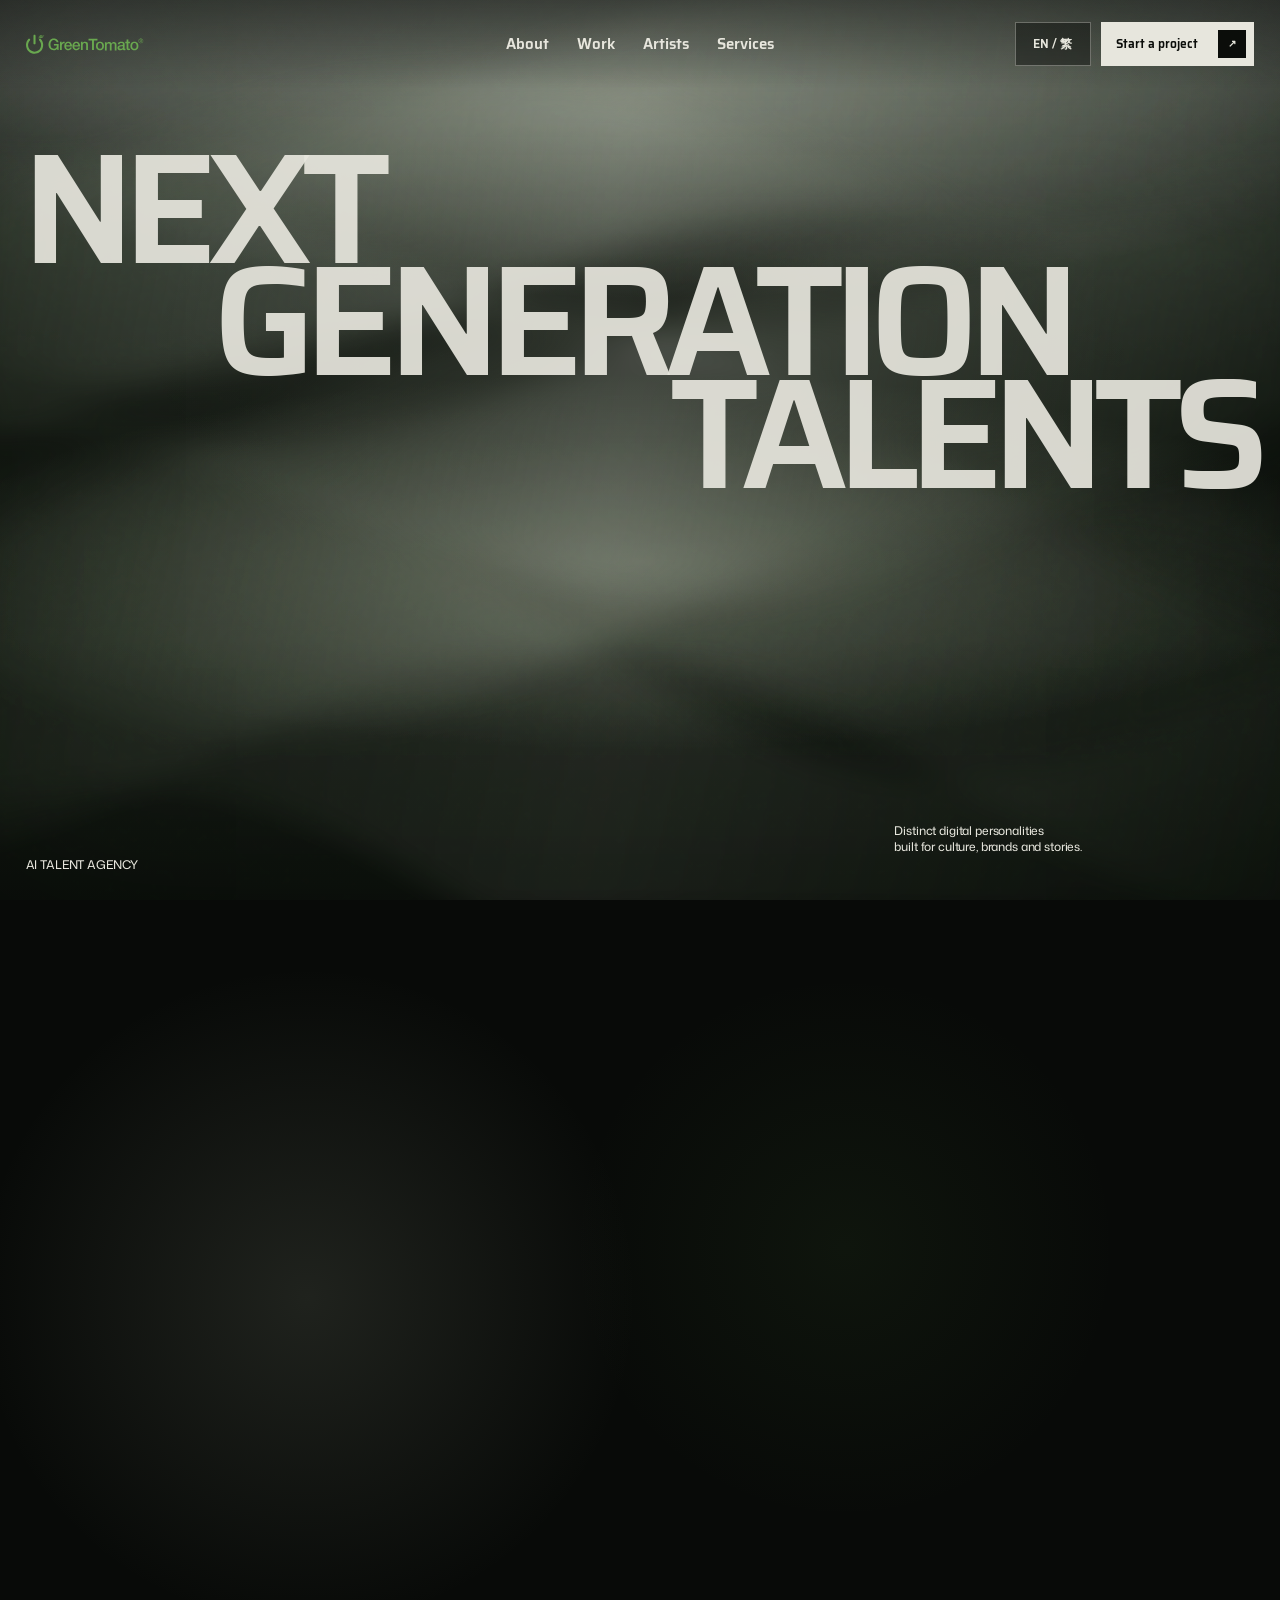
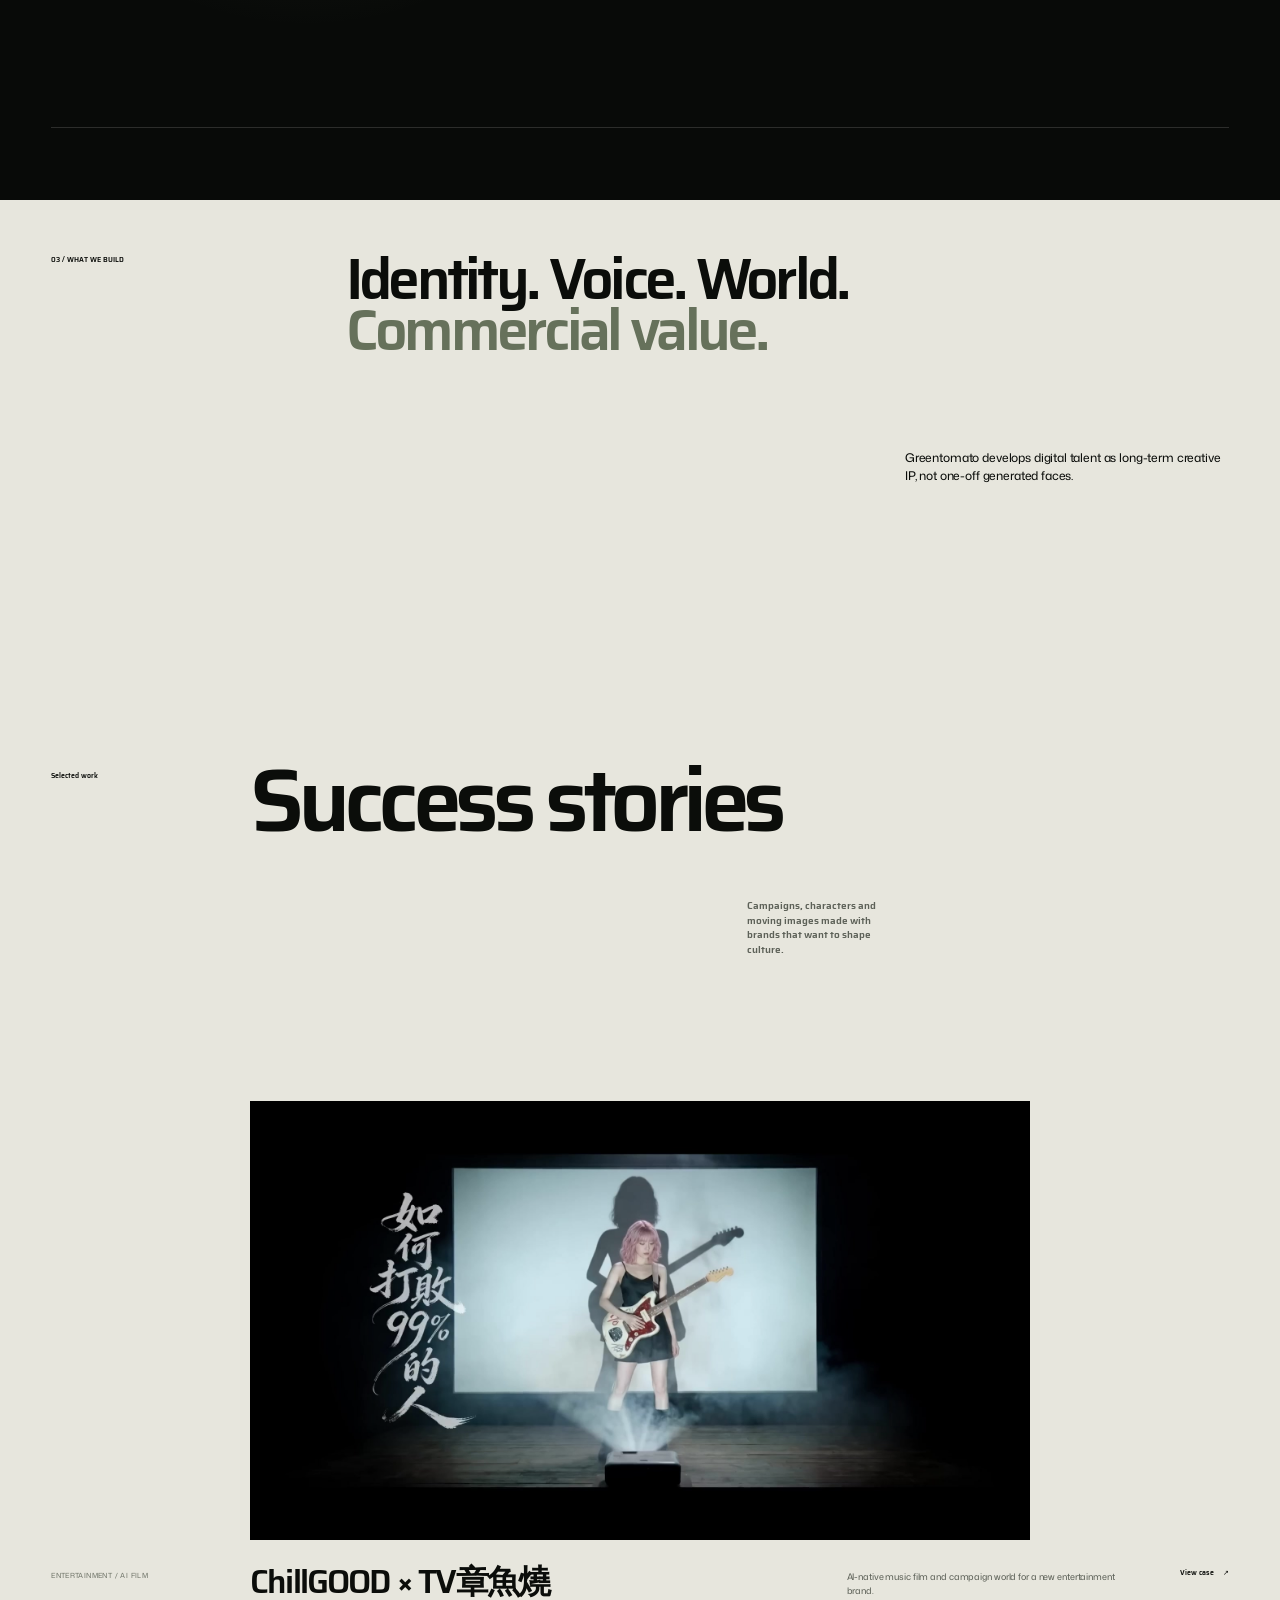
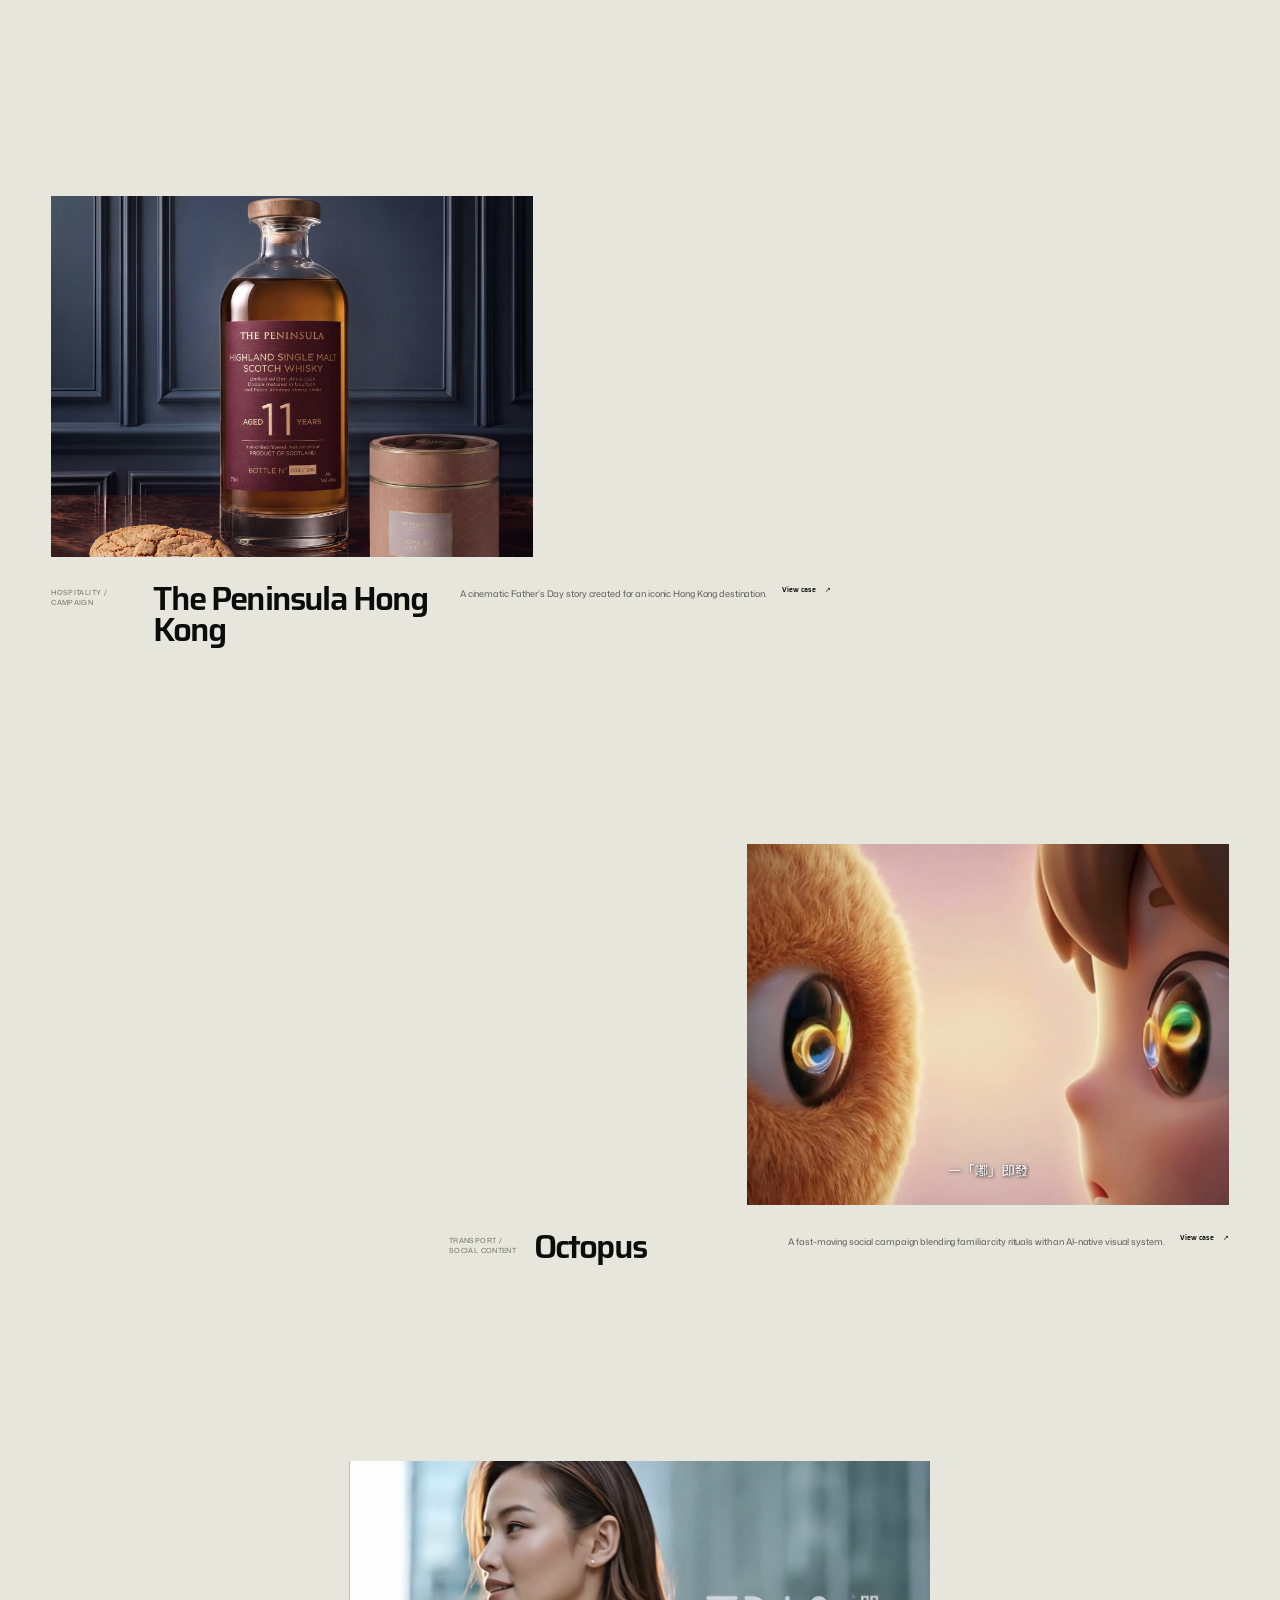
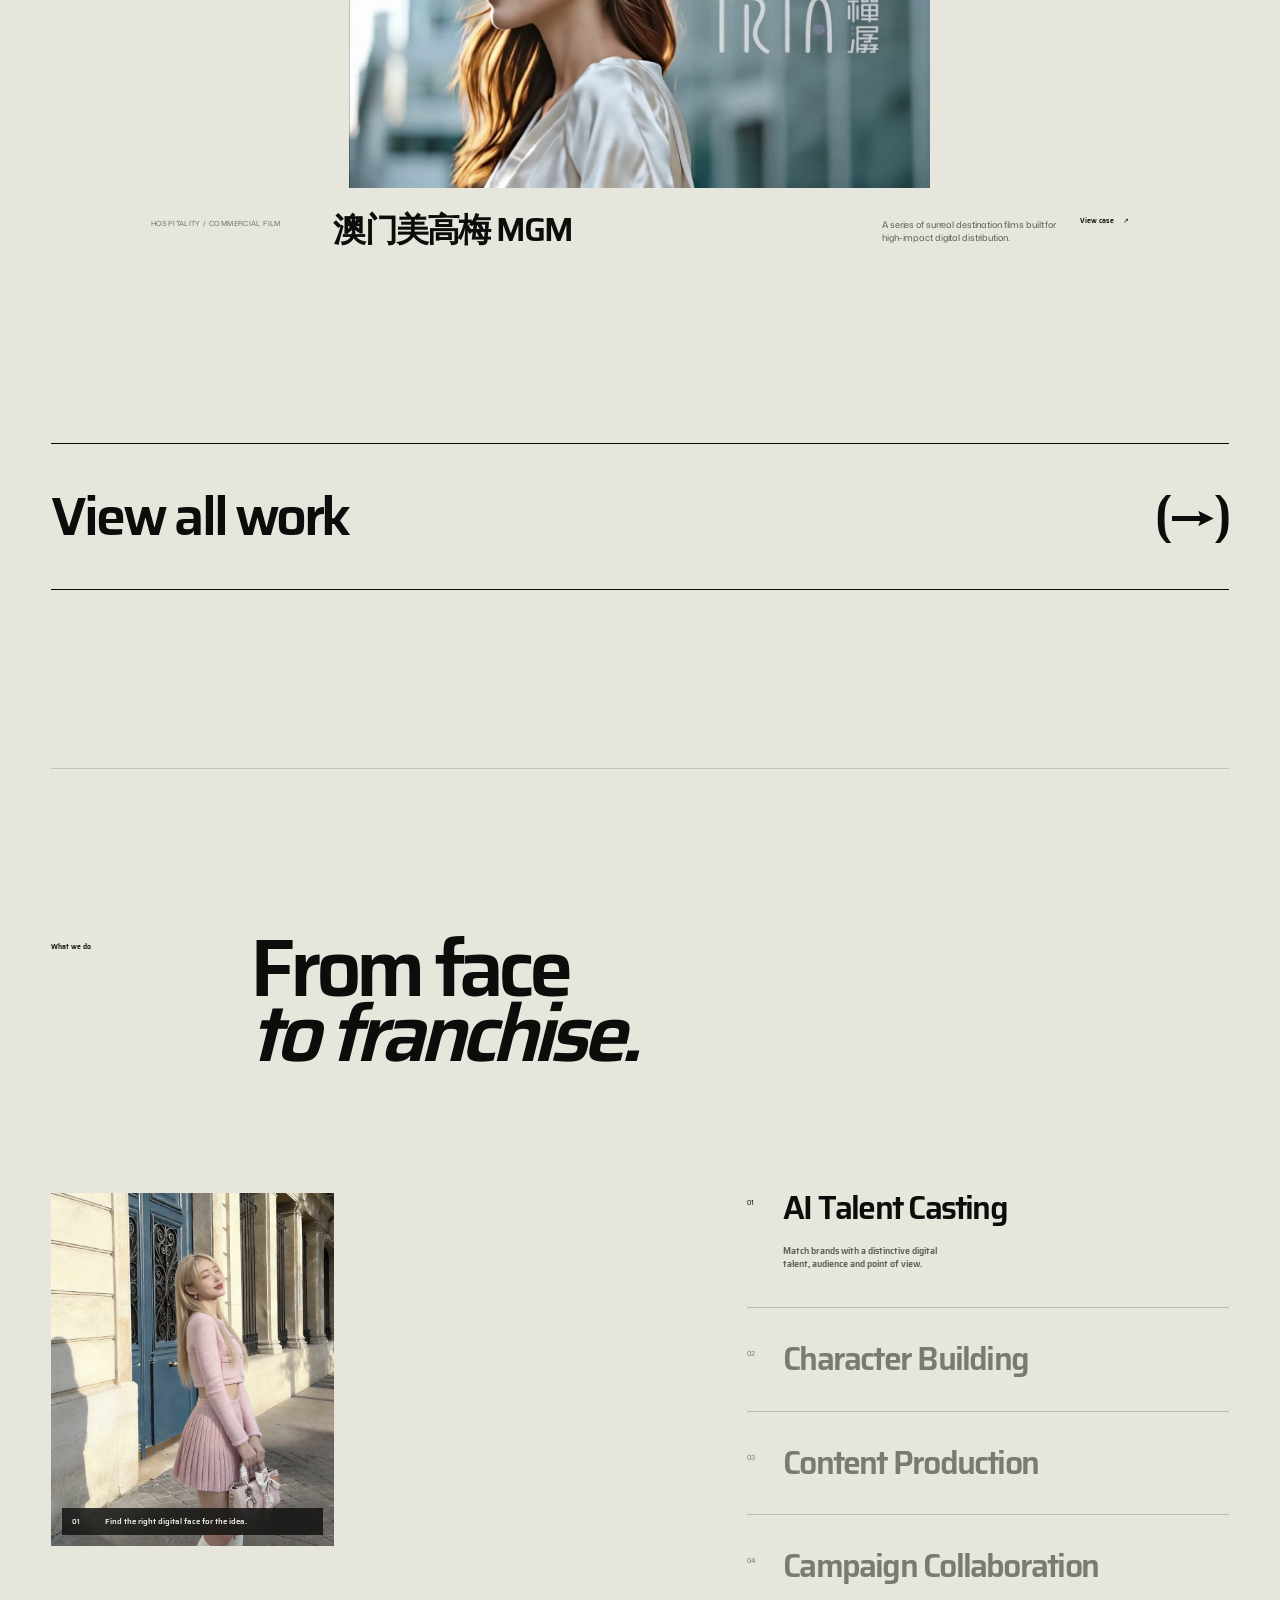
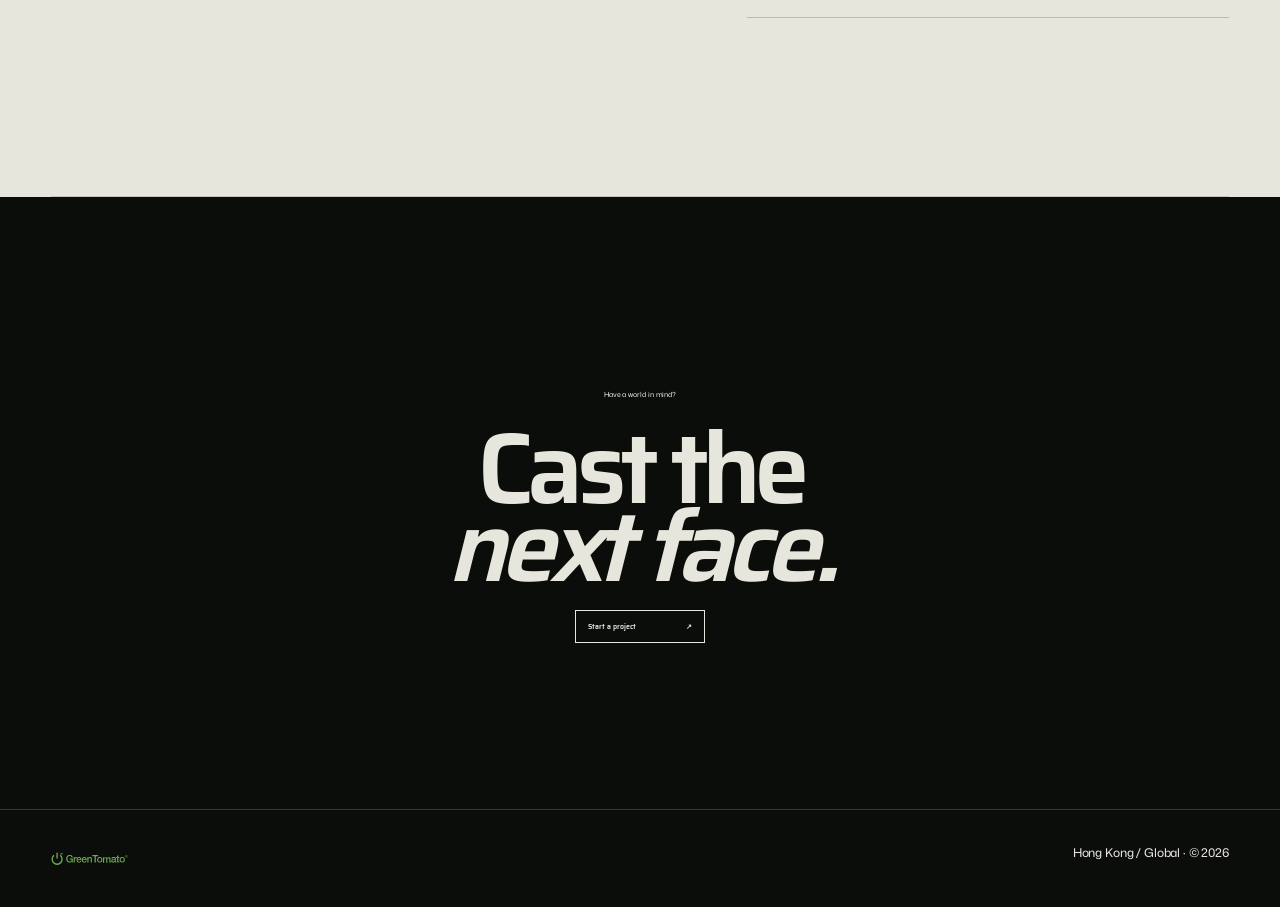
==== commit d23caeae: "Add motion choreography to artist showcase" ====
--- a/index.html
+++ b/index.html
@@ -8,7 +8,7 @@
   <title>Greentomato | Next-generation artists</title>
   <link rel="stylesheet" href="home-v4.css?v=20260731-38">
   <link rel="stylesheet" href="typography.css?v=20260730-8">
-  <link rel="stylesheet" href="artist-kinetic.css?v=20260731-1">
+  <link rel="stylesheet" href="artist-kinetic.css?v=20260731-2">
 </head>
 <body>
   <a class="skip-link" href="#main">Skip to content</a>
@@ -176,6 +176,6 @@
     </section>
   </main>
   <footer><span class="official-logo" role="img" aria-label="Greentomato"></span><p>Hong Kong / Global · © 2026</p></footer>
-  <script src="home-v4.js?v=20260731-27"></script>
+  <script src="home-v4.js?v=20260731-28"></script>
 </body>
 </html>
--- a/artist-kinetic.css
+++ b/artist-kinetic.css
@@ -28,6 +28,9 @@
   display: flex;
   align-items: flex-start;
   justify-content: space-between;
+  opacity: 0;
+  transform: translateY(14px);
+  transition: opacity 700ms cubic-bezier(.16, 1, .3, 1), transform 700ms cubic-bezier(.16, 1, .3, 1);
 }
 
 #artists .artists-intro h2 {
@@ -63,6 +66,9 @@
   line-height: 1.08;
   text-transform: uppercase;
   user-select: none;
+  opacity: 0;
+  transform: translateY(18px);
+  transition: opacity 900ms cubic-bezier(.16, 1, .3, 1), transform 900ms cubic-bezier(.16, 1, .3, 1);
 }
 
 #artists .artist-field-left {
@@ -82,13 +88,16 @@
   top: 22%;
   left: 50%;
   display: block;
-  width: clamp(210px, 22vw, 340px);
+  width: clamp(208px, 20vw, 320px);
   height: auto;
   min-height: 0;
   aspect-ratio: 4 / 5;
   margin: 0;
   overflow: hidden;
-  transform: translateX(-50%) rotate(-1.5deg);
+  opacity: 0;
+  transform: translateX(-50%) translateY(24px) rotate(-1.5deg) scale(.975);
+  transition: opacity 850ms cubic-bezier(.16, 1, .3, 1), transform 1000ms cubic-bezier(.16, 1, .3, 1);
+  will-change: transform, opacity;
 }
 
 #artists .artist-display-name {
@@ -103,7 +112,7 @@
   -webkit-background-clip: text;
   background-clip: text;
   font-family: "Saira", sans-serif;
-  font-size: clamp(72px, 11vw, 176px);
+  font-size: clamp(54px, 7.2vw, 112px);
   font-weight: 750;
   letter-spacing: -.06em;
   line-height: .82;
@@ -111,6 +120,8 @@
   white-space: nowrap;
   transform: translate(-50%, -50%);
   pointer-events: none;
+  opacity: 0;
+  transition: opacity 600ms ease-out;
 }
 
 #artists .artist-name-list {
@@ -126,6 +137,8 @@
   border: 0;
   overflow: visible;
   transform: translateX(-50%);
+  opacity: 0;
+  transition: opacity 600ms ease-out 280ms;
 }
 
 #artists .artist-name {
@@ -140,6 +153,7 @@
   letter-spacing: .01em;
   line-height: 1;
   text-transform: uppercase;
+  transition: color 180ms ease, border-color 180ms ease, transform 260ms cubic-bezier(.16, 1, .3, 1);
 }
 
 #artists .artist-name::before {
@@ -152,6 +166,7 @@
 #artists .artist-name.is-active {
   border-color: var(--ivory);
   color: var(--ivory);
+  transform: translateY(-3px);
 }
 
 #artists .artist-name span,
@@ -172,6 +187,9 @@
   width: min(18vw, 235px);
   max-width: 235px;
   padding: 0;
+  opacity: 0;
+  transform: translateY(18px);
+  transition: opacity 700ms ease-out 360ms, transform 700ms cubic-bezier(.16, 1, .3, 1) 360ms;
 }
 
 #artists .artist-detail h3 {
@@ -209,6 +227,52 @@
   border: 0;
   border-top: 1px solid rgba(231, 230, 221, .26);
   font-size: clamp(18px, 1.65vw, 27px);
+  opacity: 0;
+  transform: translateY(12px);
+  transition: opacity 650ms ease-out 480ms, transform 650ms cubic-bezier(.16, 1, .3, 1) 480ms;
+}
+
+#artists.is-in-view .artists-intro,
+#artists.is-in-view .artist-field,
+#artists.is-in-view .artist-detail,
+#artists.is-in-view .artists-view-more {
+  opacity: 1;
+  transform: translateY(0);
+}
+
+#artists.is-in-view .artist-preview {
+  opacity: 1;
+  transform: translateX(-50%) translateY(0) rotate(-1.5deg) scale(1);
+}
+
+#artists.is-in-view .artist-display-name,
+#artists.is-in-view .artist-name-list {
+  opacity: 1;
+}
+
+#artists .artist-preview-layer {
+  transform: translateY(12px) scale(1.018);
+  transition: opacity 620ms ease, transform 760ms cubic-bezier(.645, .045, .355, 1);
+}
+
+#artists .artist-preview-layer.is-visible {
+  transform: translateY(0) scale(1);
+}
+
+#artists .artist-detail h3,
+#artists .artist-detail-role,
+#artists .artist-detail-copy,
+#artists .artist-detail > a {
+  transition: opacity 260ms ease-out, transform 340ms cubic-bezier(.16, 1, .3, 1);
+}
+
+#artists .artist-display-name.is-changing {
+  animation: artist-kinetic-name 620ms cubic-bezier(.16, 1, .3, 1);
+}
+
+@keyframes artist-kinetic-name {
+  0% { opacity: 0; transform: translate(-47%, -48%); }
+  100% { opacity: 1; transform: translate(-50%, -50%); }
 }
 
 @media (max-width: 560px) {
@@ -230,12 +294,12 @@
   #artists .artist-field-right { top: 19%; right: -12vw; }
   #artists .artist-preview {
     top: 25%;
-    width: min(51vw, 224px);
+    width: min(48vw, 210px);
   }
   #artists .artist-display-name {
     top: 43%;
     background-size: 7px 7px;
-    font-size: clamp(58px, 18vw, 82px);
+    font-size: clamp(48px, 15vw, 68px);
   }
   #artists .artist-name-list {
     right: 16px;
@@ -263,6 +327,25 @@
 }
 
 @media (prefers-reduced-motion: reduce) {
+  #artists .artists-intro,
+  #artists .artist-field,
+  #artists .artist-preview,
+  #artists .artist-display-name,
+  #artists .artist-name-list,
+  #artists .artist-detail,
+  #artists .artists-view-more {
+    opacity: 1;
+    transform: none;
+    transition: none;
+  }
+  #artists .artist-preview {
+    transform: translateX(-50%) rotate(-1.5deg);
+  }
+  #artists .artist-preview-layer,
+  #artists .artist-preview-layer.is-visible {
+    transform: none;
+    transition: opacity 180ms ease;
+  }
   #artists .artist-display-name.is-changing {
     animation: none;
   }
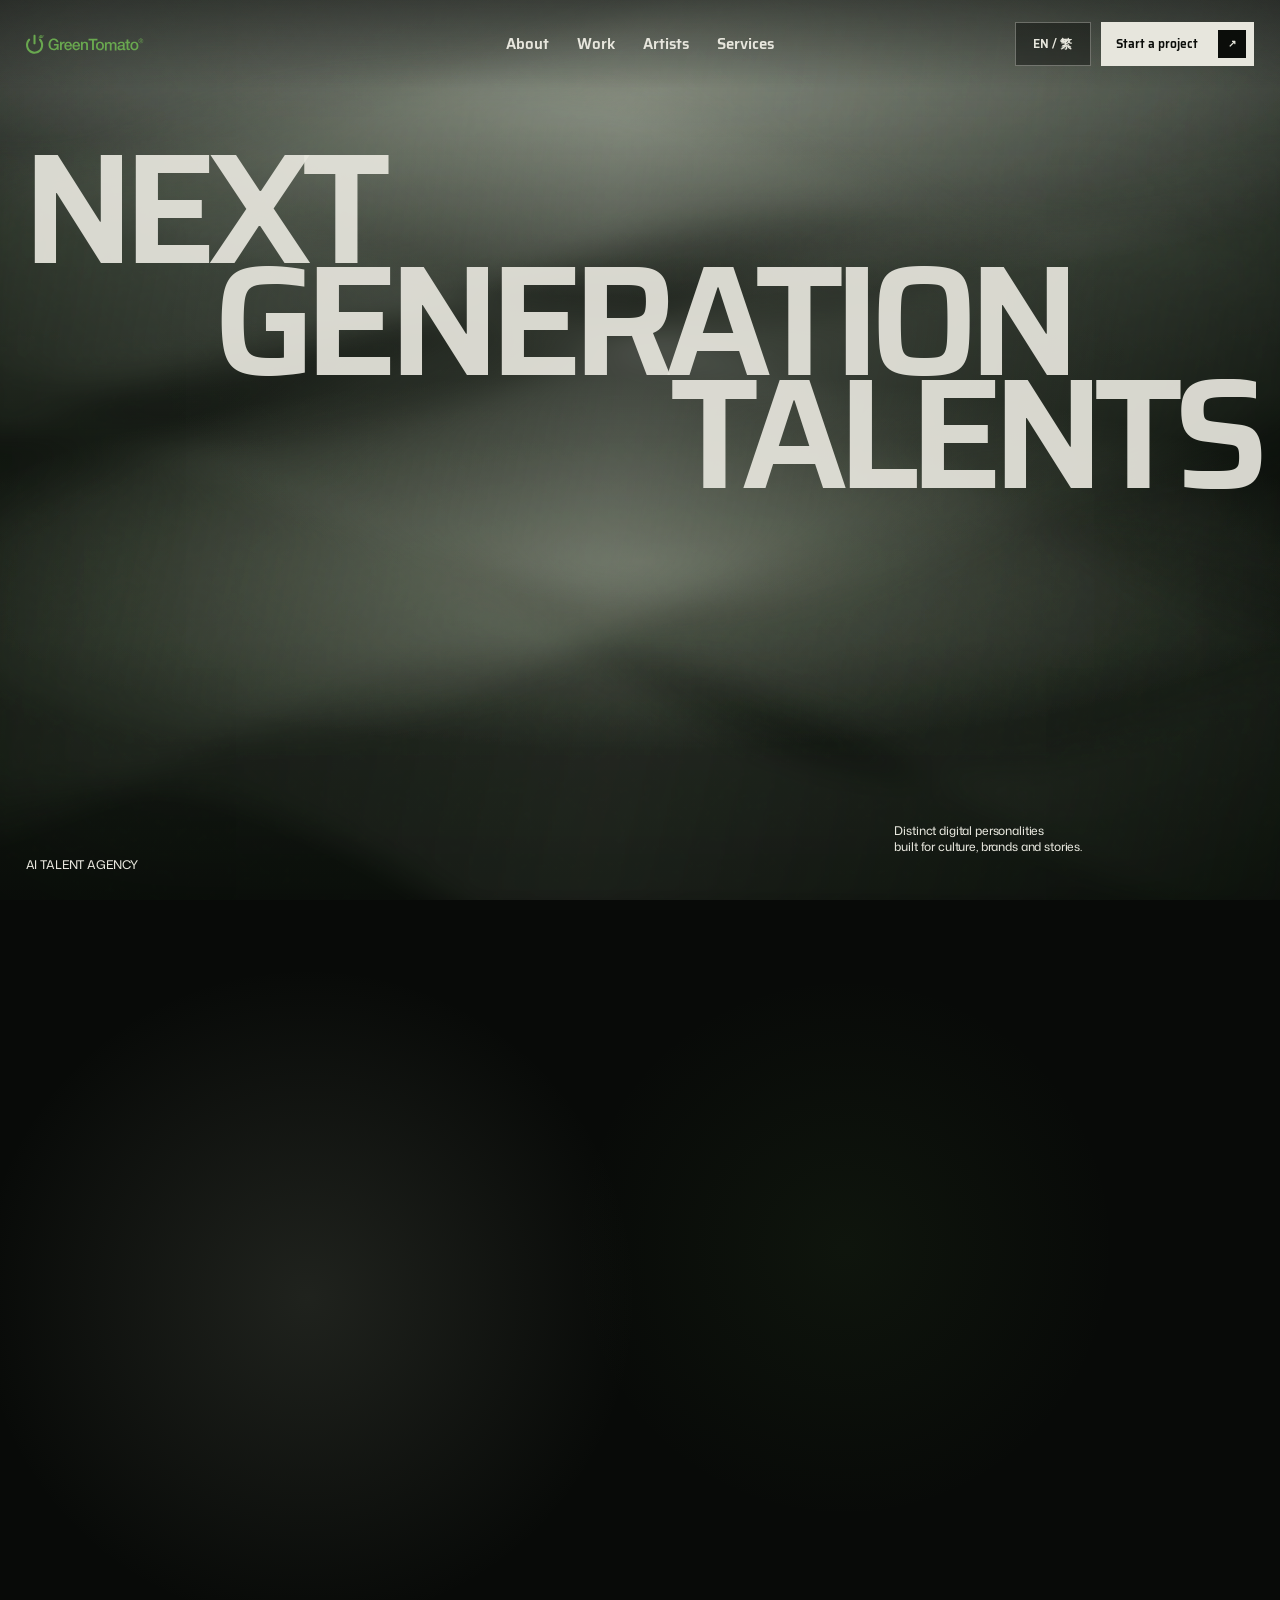
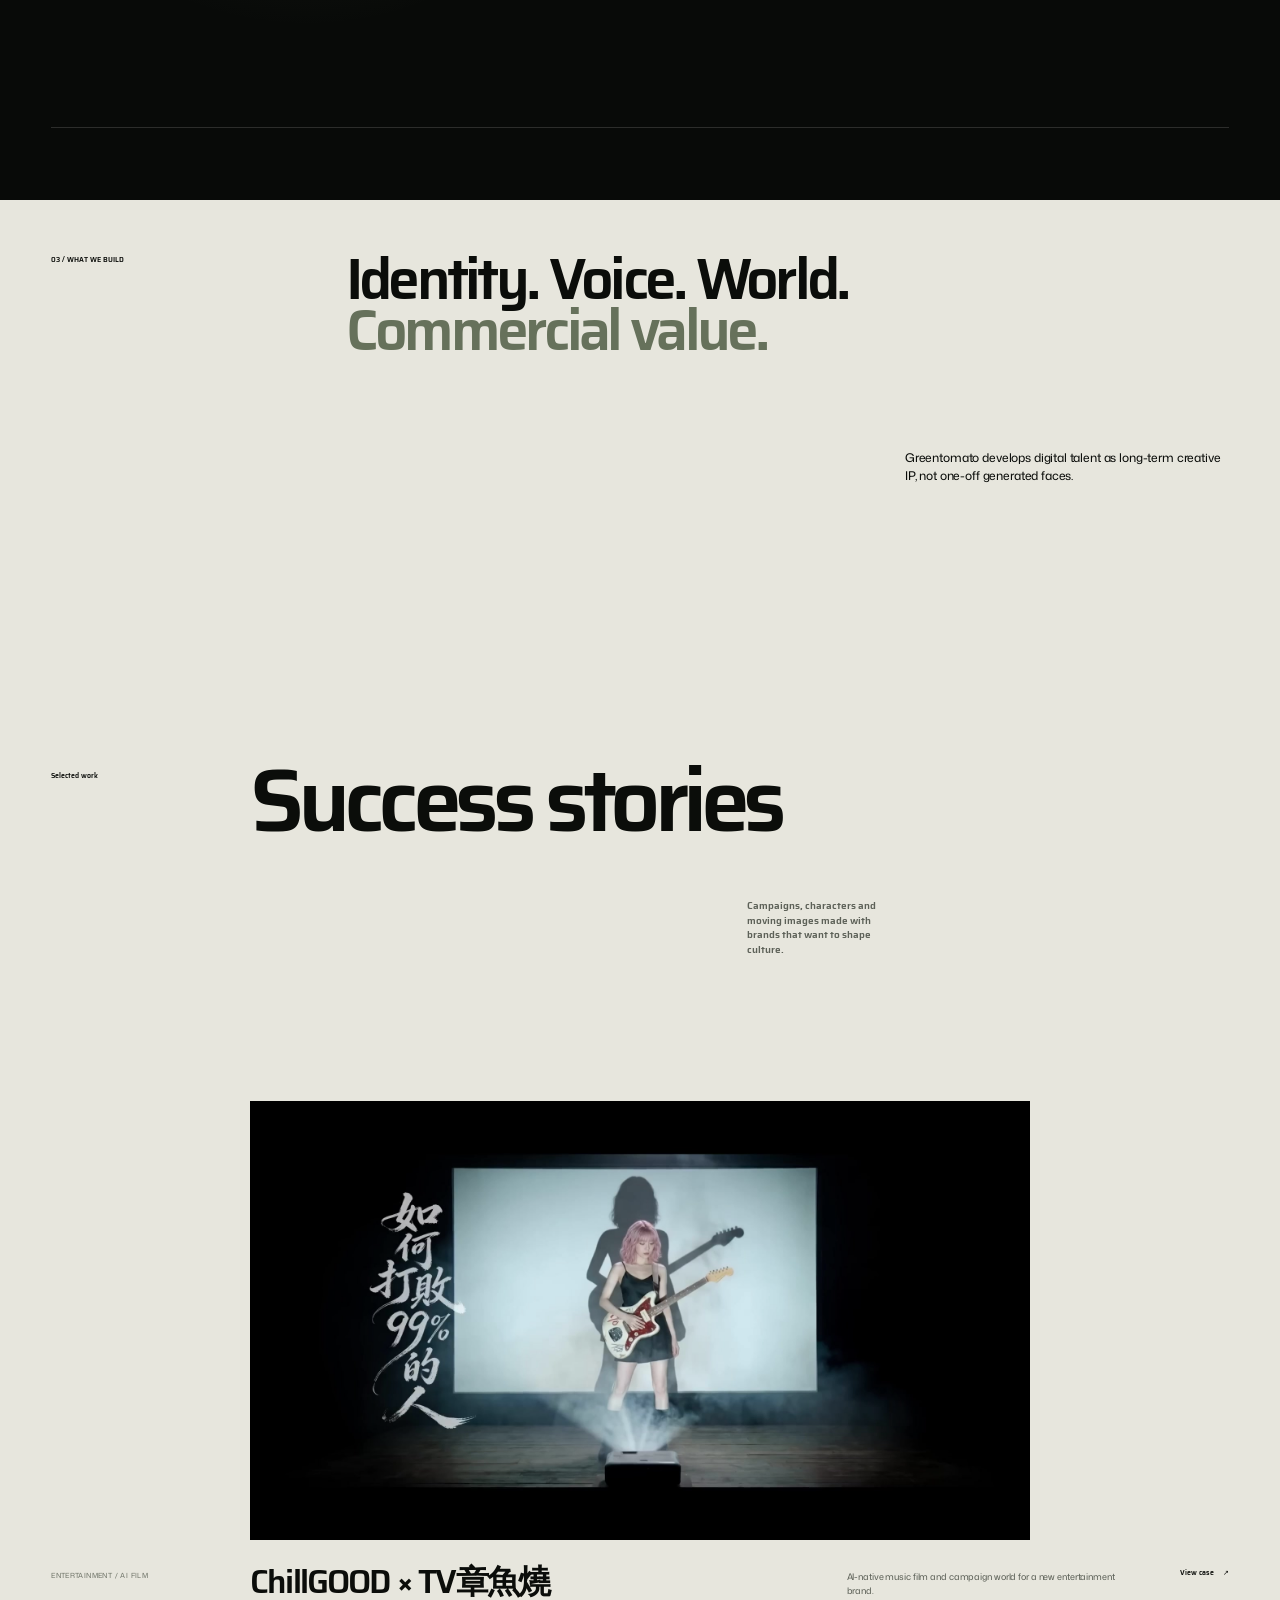
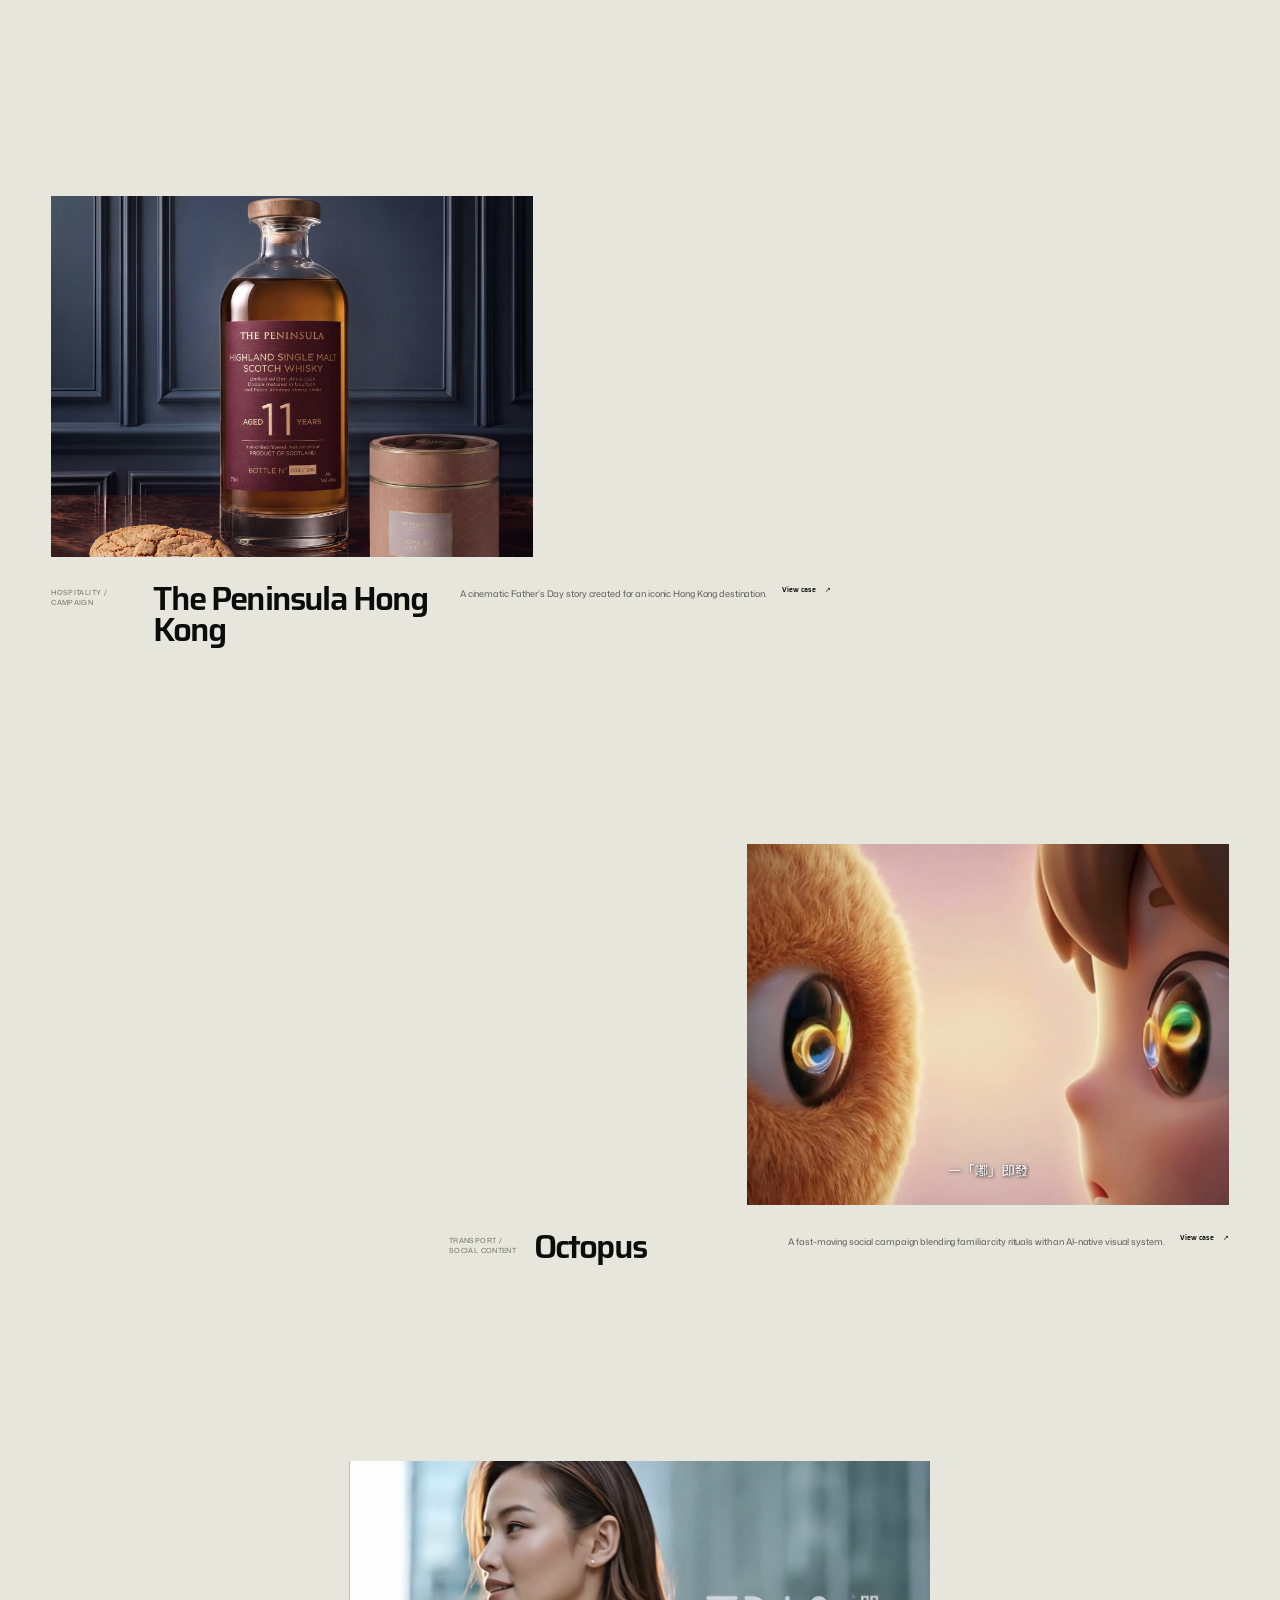
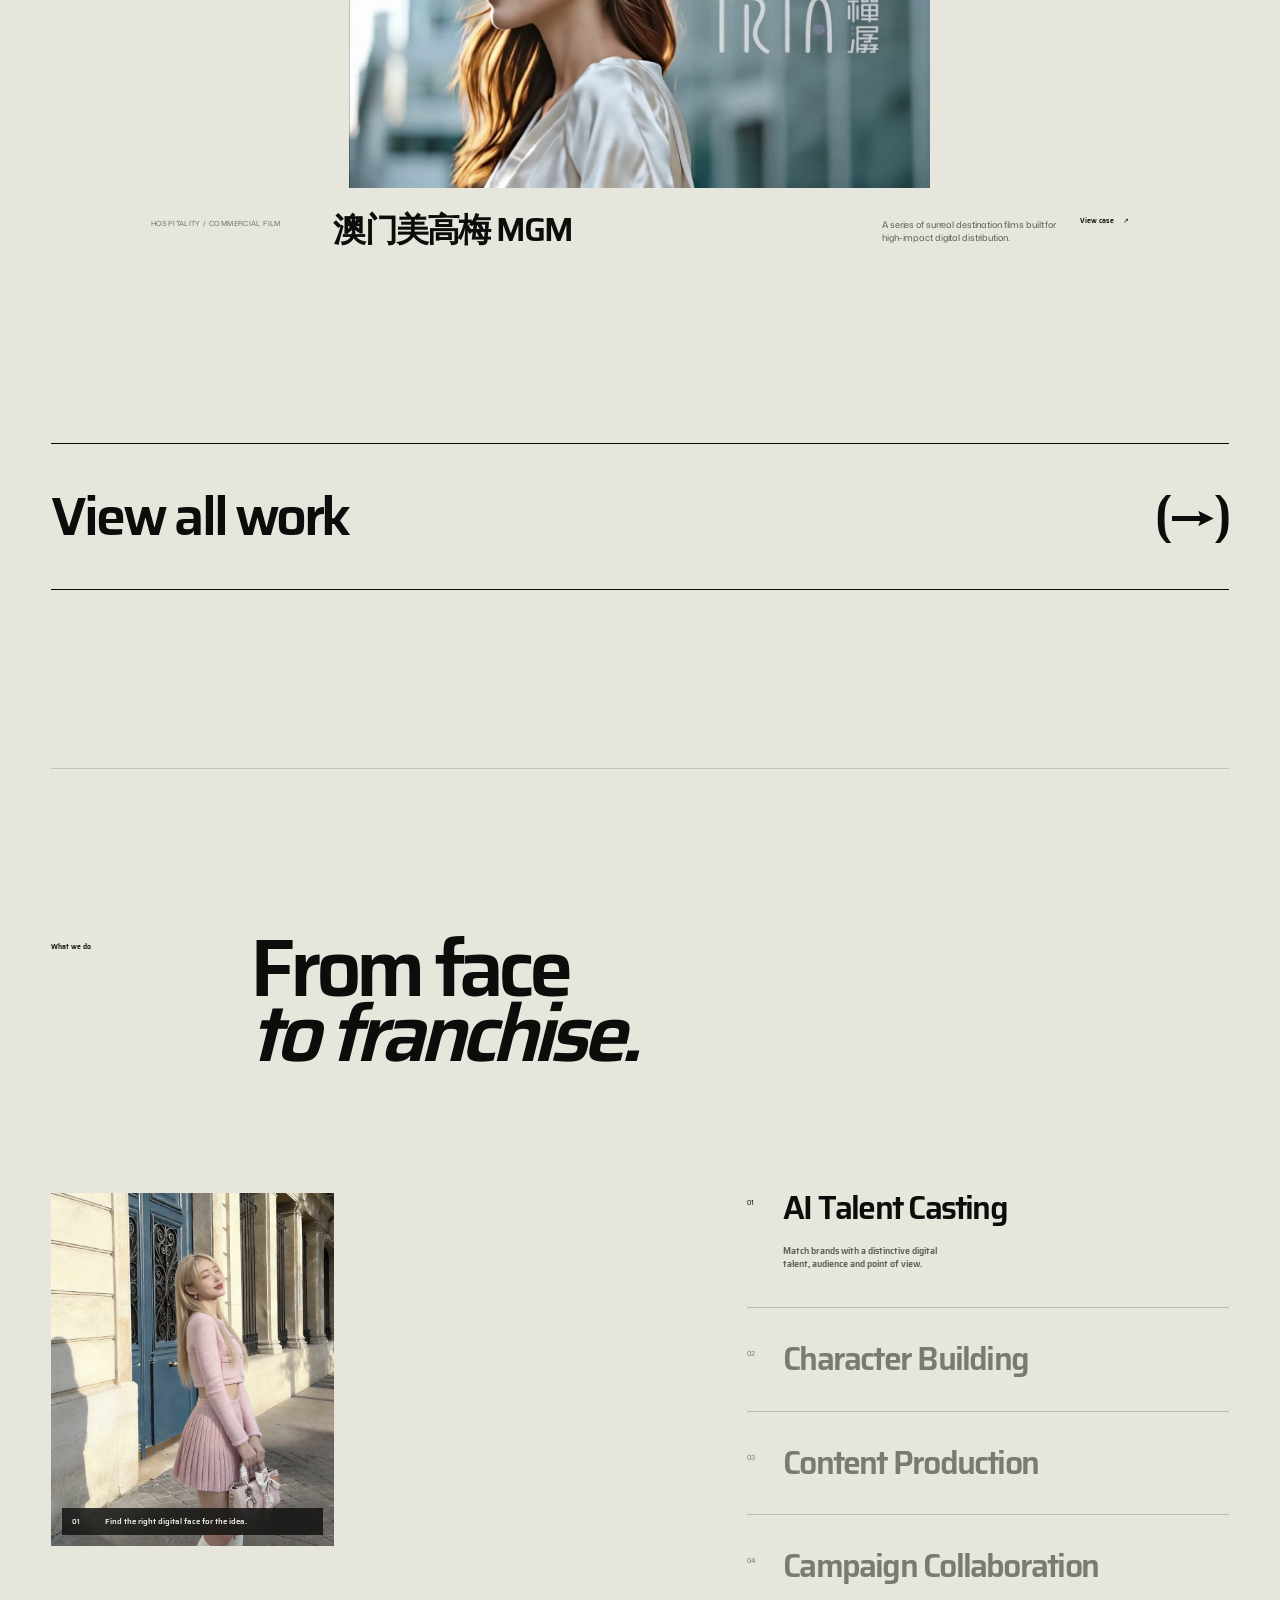
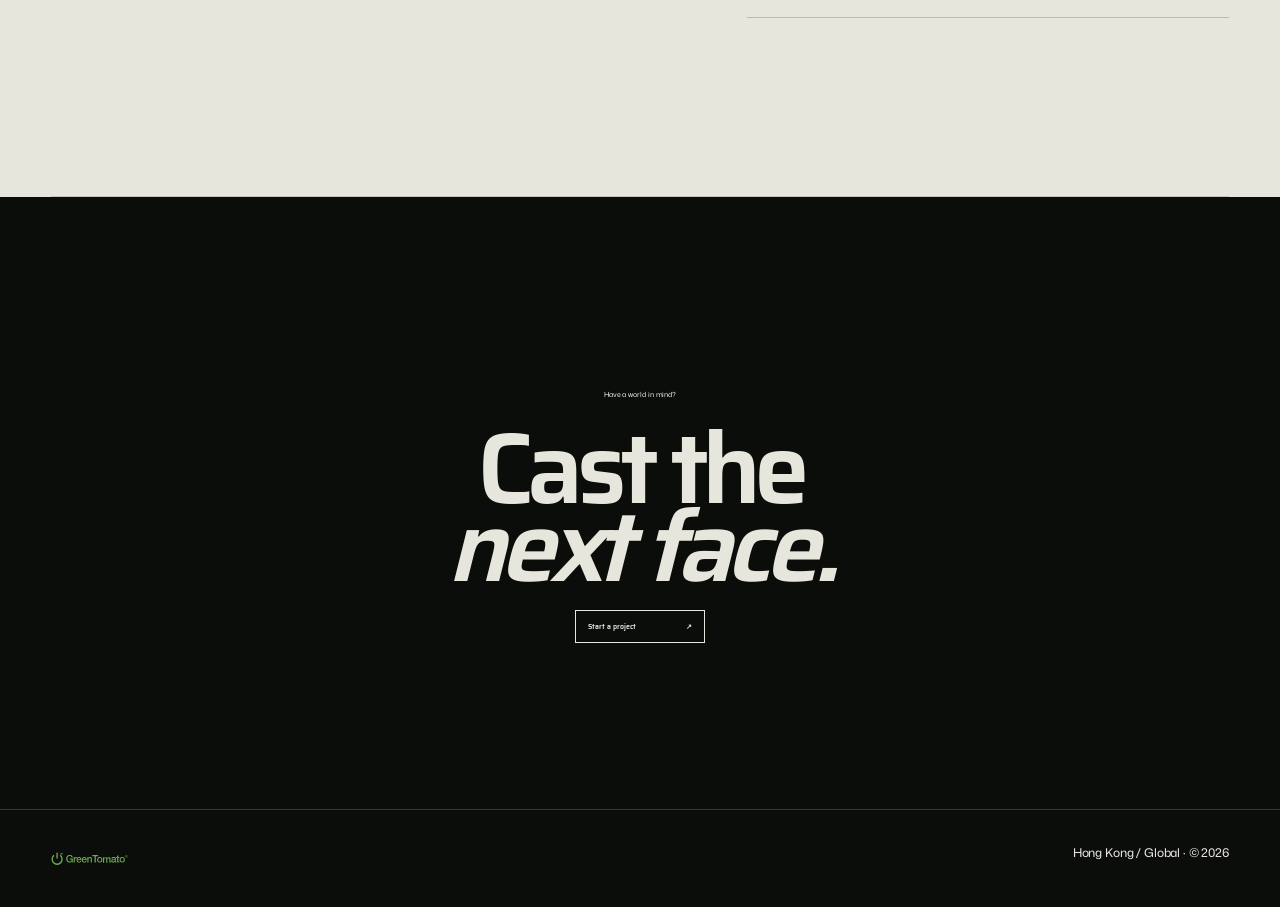
==== commit 356aafb2: "Move artist controls left and animate text fields" ====
--- a/index.html
+++ b/index.html
@@ -8,7 +8,7 @@
   <title>Greentomato | Next-generation artists</title>
   <link rel="stylesheet" href="home-v4.css?v=20260731-38">
   <link rel="stylesheet" href="typography.css?v=20260730-8">
-  <link rel="stylesheet" href="artist-kinetic.css?v=20260731-2">
+  <link rel="stylesheet" href="artist-kinetic.css?v=20260731-3">
 </head>
 <body>
   <a class="skip-link" href="#main">Skip to content</a>
@@ -176,6 +176,6 @@
     </section>
   </main>
   <footer><span class="official-logo" role="img" aria-label="Greentomato"></span><p>Hong Kong / Global · © 2026</p></footer>
-  <script src="home-v4.js?v=20260731-28"></script>
+  <script src="home-v4.js?v=20260731-29"></script>
 </body>
 </html>
--- a/artist-kinetic.css
+++ b/artist-kinetic.css
@@ -57,10 +57,10 @@
   z-index: 0;
   top: 21%;
   display: flex;
-  width: min(28vw, 390px);
+  width: min(25vw, 350px);
   flex-direction: column;
   color: rgba(231, 230, 221, .13);
-  font-size: clamp(19px, 2.15vw, 38px);
+  font-size: clamp(17px, 1.85vw, 31px);
   font-weight: 500;
   letter-spacing: -.055em;
   line-height: 1.08;
@@ -69,10 +69,11 @@
   opacity: 0;
   transform: translateY(18px);
   transition: opacity 900ms cubic-bezier(.16, 1, .3, 1), transform 900ms cubic-bezier(.16, 1, .3, 1);
+  will-change: transform;
 }
 
 #artists .artist-field-left {
-  left: -1.2vw;
+  left: 15.5vw;
   align-items: flex-end;
   text-align: right;
 }
@@ -120,6 +121,7 @@
   white-space: nowrap;
   transform: translate(-50%, -50%);
   pointer-events: none;
+  display: none;
   opacity: 0;
   transition: opacity 600ms ease-out;
 }
@@ -127,28 +129,30 @@
 #artists .artist-name-list {
   position: absolute;
   z-index: 6;
-  bottom: clamp(100px, 12vh, 126px);
-  left: 50%;
+  top: 26%;
+  bottom: auto;
+  left: clamp(20px, 3.8vw, 72px);
   display: flex;
+  flex-direction: column;
   grid-template-columns: none;
-  width: auto;
-  gap: clamp(18px, 2.4vw, 40px);
+  width: clamp(110px, 10vw, 160px);
+  gap: clamp(15px, 2.2vh, 22px);
   padding: 0;
   border: 0;
   overflow: visible;
-  transform: translateX(-50%);
-  opacity: 0;
-  transition: opacity 600ms ease-out 280ms;
+  transform: translateY(16px);
+  opacity: 0;
+  transition: opacity 600ms ease-out 220ms, transform 700ms cubic-bezier(.16, 1, .3, 1) 220ms;
 }
 
 #artists .artist-name {
   display: block;
   width: auto;
-  padding: 0 0 5px;
+  padding: 0 0 6px;
   border: 0;
   border-bottom: 1px solid transparent;
   color: rgba(231, 230, 221, .34);
-  font-size: clamp(10px, .8vw, 13px);
+  font-size: clamp(16px, 1.45vw, 23px);
   font-weight: 600;
   letter-spacing: .01em;
   line-height: 1;
@@ -166,7 +170,7 @@
 #artists .artist-name.is-active {
   border-color: var(--ivory);
   color: var(--ivory);
-  transform: translateY(-3px);
+  transform: translateX(8px);
 }
 
 #artists .artist-name span,
@@ -250,6 +254,40 @@
   opacity: 1;
 }
 
+#artists.is-in-view .artist-name-list {
+  transform: translateY(0);
+}
+
+#artists.is-in-view .artist-field-left {
+  animation: artist-field-up 13s ease-in-out infinite alternate;
+}
+
+#artists.is-in-view .artist-field-right {
+  animation: artist-field-down 15s ease-in-out infinite alternate;
+}
+
+#artists .artist-field span {
+  transition: color 500ms ease, transform 700ms cubic-bezier(.16, 1, .3, 1);
+}
+
+#artists .artist-field span:nth-child(2n) {
+  transform: translateX(8px);
+}
+
+#artists .artist-field span:nth-child(3n) {
+  color: rgba(231, 230, 221, .2);
+}
+
+@keyframes artist-field-up {
+  from { transform: translateY(0); }
+  to { transform: translateY(-52px); }
+}
+
+@keyframes artist-field-down {
+  from { transform: translateY(-46px); }
+  to { transform: translateY(18px); }
+}
+
 #artists .artist-preview-layer {
   transform: translateY(12px) scale(1.018);
   transition: opacity 620ms ease, transform 760ms cubic-bezier(.645, .045, .355, 1);
@@ -288,9 +326,9 @@
   #artists .artist-field {
     top: 21%;
     width: 46vw;
-    font-size: 18px;
-  }
-  #artists .artist-field-left { left: -12vw; }
+    font-size: 15px;
+  }
+  #artists .artist-field-left { left: 17vw; }
   #artists .artist-field-right { top: 19%; right: -12vw; }
   #artists .artist-preview {
     top: 25%;
@@ -302,14 +340,16 @@
     font-size: clamp(48px, 15vw, 68px);
   }
   #artists .artist-name-list {
-    right: 16px;
-    bottom: 192px;
+    top: 24%;
+    right: auto;
+    bottom: auto;
     left: 16px;
-    justify-content: space-between;
-    gap: 10px;
-    transform: none;
-  }
-  #artists .artist-name { font-size: 9px; }
+    width: 78px;
+    justify-content: flex-start;
+    gap: 13px;
+    transform: translateY(12px);
+  }
+  #artists .artist-name { font-size: 13px; }
   #artists .artist-detail {
     right: auto;
     bottom: 92px;
@@ -349,4 +389,8 @@
   #artists .artist-display-name.is-changing {
     animation: none;
   }
-}
+  #artists.is-in-view .artist-field-left,
+  #artists.is-in-view .artist-field-right {
+    animation: none;
+  }
+}
